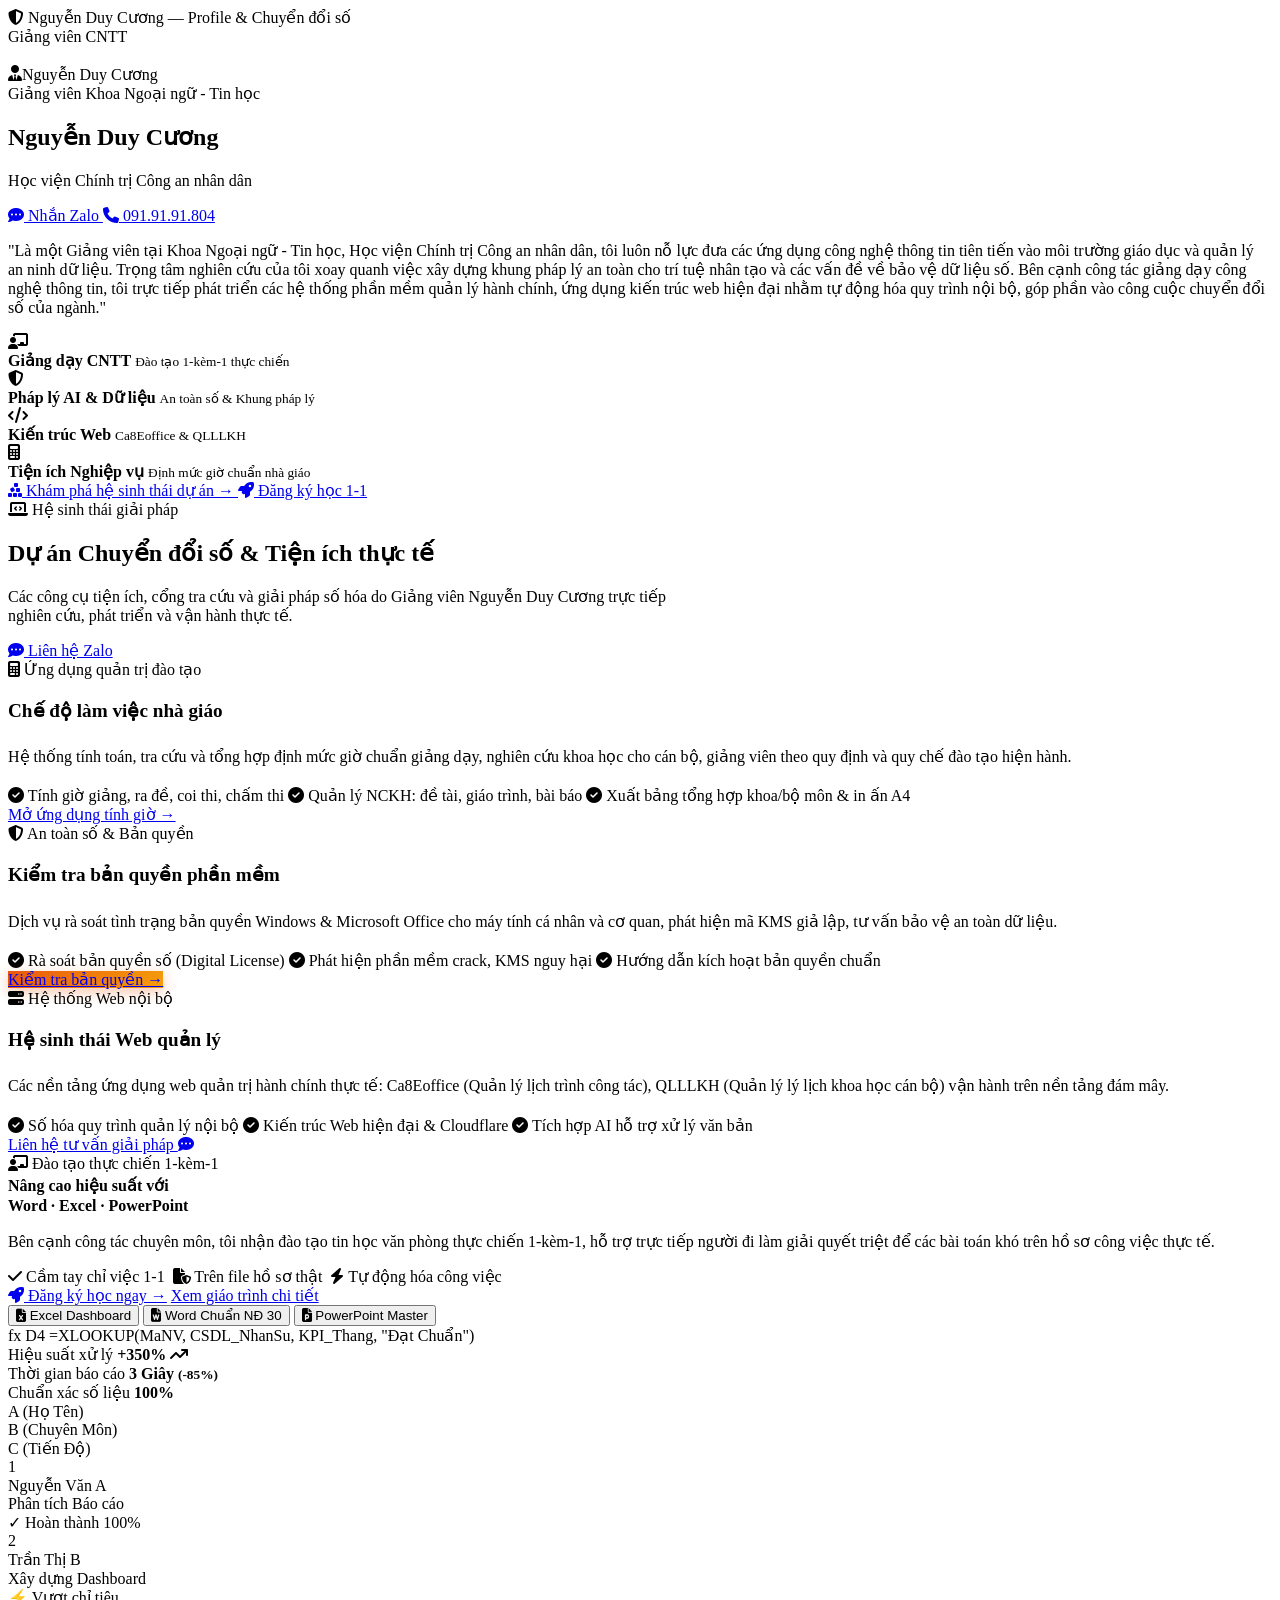
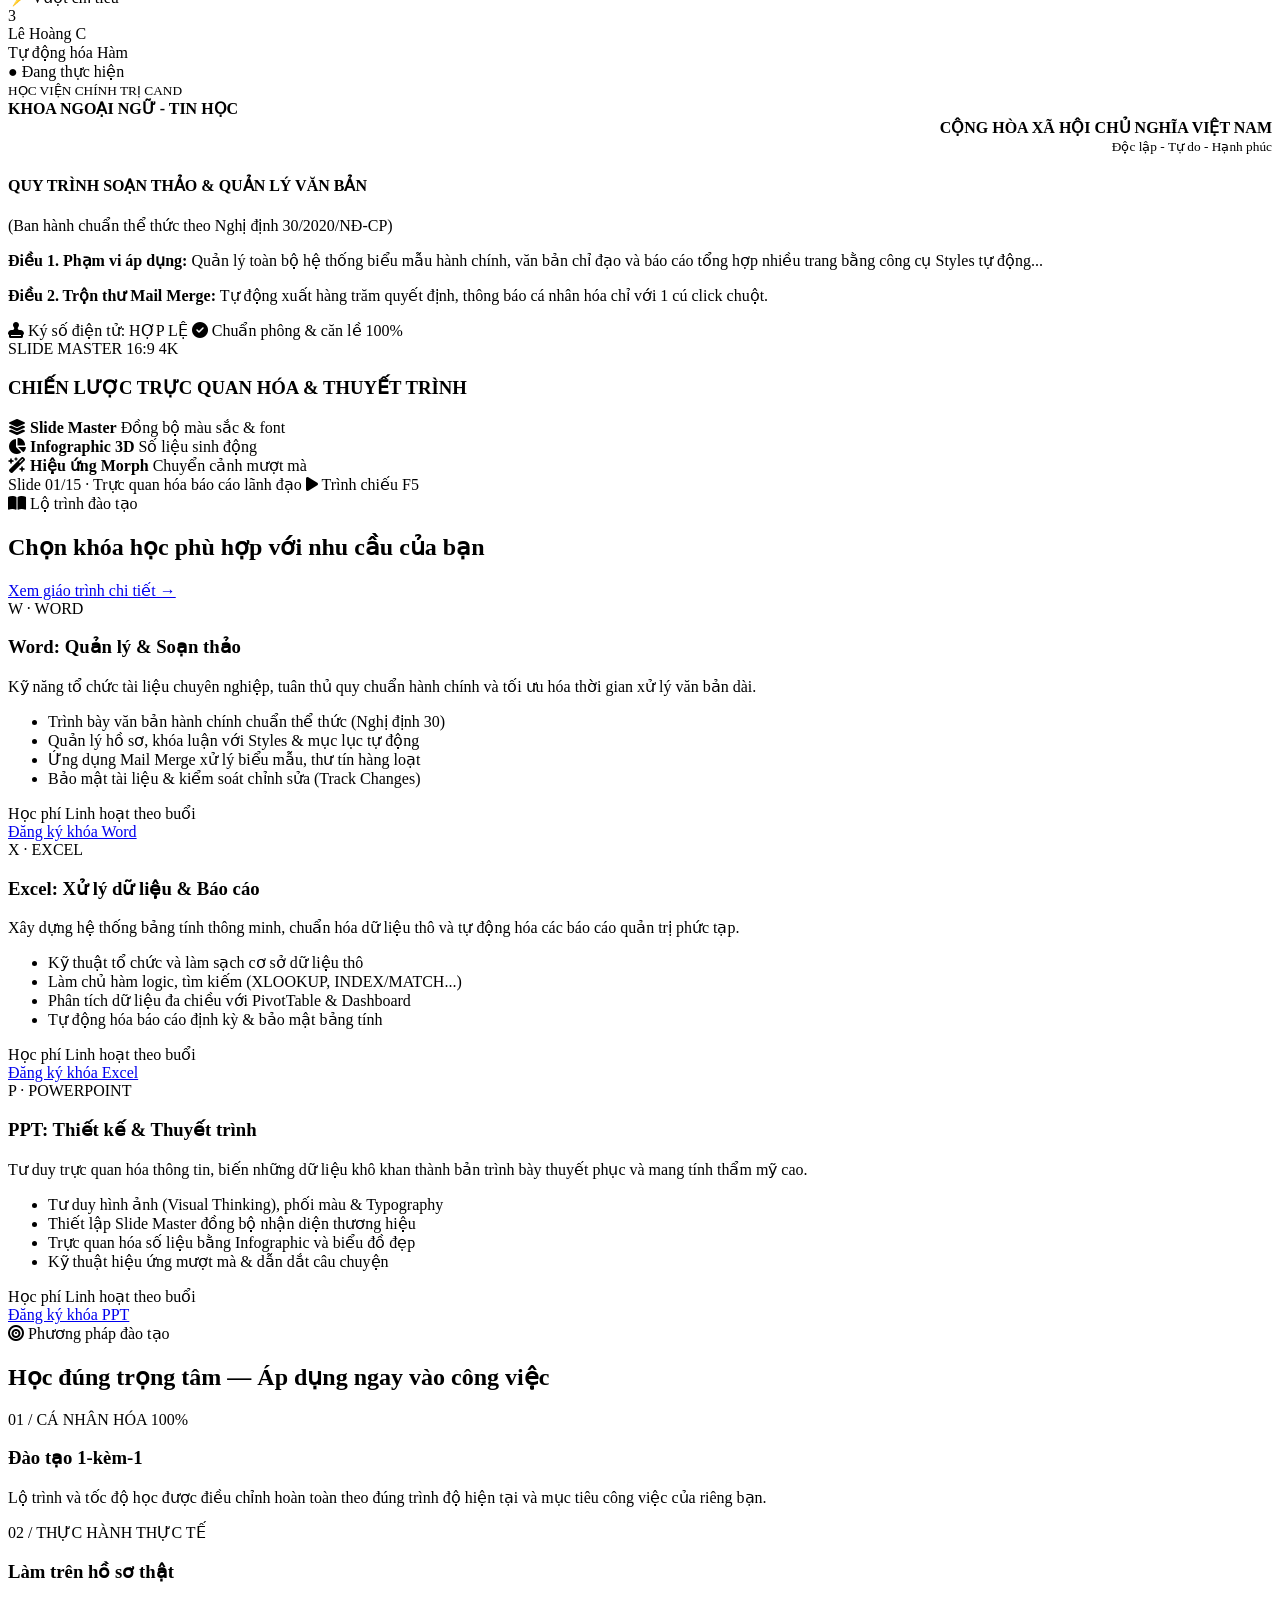
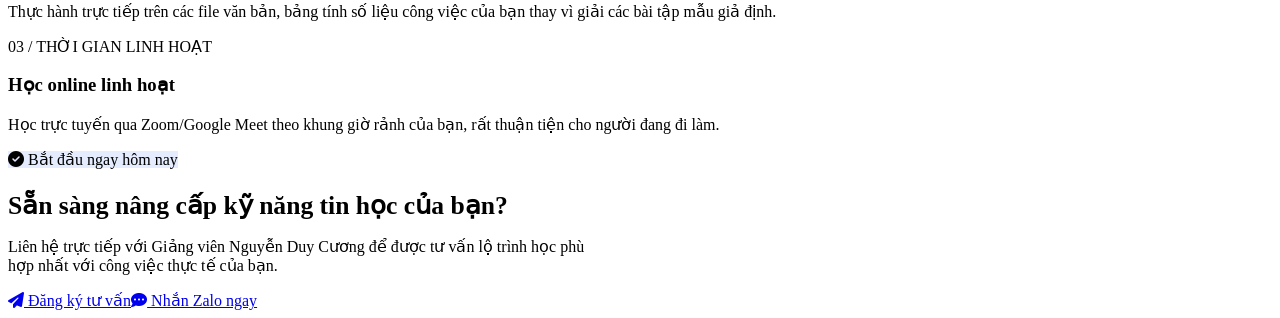
==== index.html @ d03045d3 "Add files via upload" ====
<!DOCTYPE html>
<html lang="vi" data-theme="light">

<head>
  <meta charset="UTF-8">
  <meta name="viewport" content="width=device-width, initial-scale=1.0">
  <title>Nguyễn Duy Cương — Giảng viên & Đào tạo tin học văn phòng</title>
  <link rel="icon" type="image/png" href="images/logo.png">
  <meta name="description"
    content="Nguyễn Duy Cương - Giảng viên CNTT. Dạy tin học văn phòng online: Word, Excel, PowerPoint từ cơ bản đến thành thạo.">
  <link rel="preconnect" href="https://fonts.googleapis.com">
  <link rel="preconnect" href="https://fonts.gstatic.com" crossorigin>
  <link
    href="https://fonts.googleapis.com/css2?family=Space+Grotesk:wght@500;600;700;800&family=Inter:wght@300;400;500;600&family=IBM+Plex+Mono:wght@400;500;600&display=swap"
    rel="stylesheet">
  <link href="https://cdnjs.cloudflare.com/ajax/libs/font-awesome/6.4.0/css/all.min.css" rel="stylesheet">
  <link rel="stylesheet" href="css/style.css">
</head>

<body>

  <div id="site-header"></div>

  <main>

    <!-- PROFILE HERO (SPATIAL VISIONOS STAGE) -->
    <section class="profile-hero container" data-reveal>
      <div class="spatial-hero-window">
        <!-- Window Top Bar -->
        <div class="spatial-window-bar">
          <div class="window-dots">
            <span class="w-dot red"></span>
            <span class="w-dot yellow"></span>
            <span class="w-dot green"></span>
          </div>
          <div class="window-title-pill">
            <i class="fa-solid fa-shield-halved" style="color: var(--word);"></i> Nguyễn Duy Cương — Profile & Chuyển
            đổi số
          </div>
          <div class="window-status-badge">
            <span class="pulse-dot"></span> Giảng viên CNTT
          </div>
        </div>

        <!-- Hero Inner Grid (2 Cột Cân Đối Hoàn Hảo) -->
        <div class="spatial-hero-grid">
          <!-- Cột 1: Persona Holographic Identity Card -->
          <div class="hero-persona-card">
            <div class="avatar-wrapper">
              <div class="avatar-inner">
                <img src="images/avata.png" alt="Nguyễn Duy Cương" onload="this.style.opacity=1"
                  onerror="this.style.opacity=0; this.nextElementSibling.style.display='flex';">
                <div class="avatar-placeholder" style="display:none;">
                  <i class="fa-solid fa-user-tie"></i>
                  <span>Nguyễn Duy Cương</span>
                </div>
              </div>
            </div>

            <div class="persona-info">
              <div class="role-tag"><span class="dot"></span> Giảng viên Khoa Ngoại ngữ - Tin học</div>
              <h1 class="hero-title">Nguyễn Duy <span class="name-gradient">Cương</span></h1>
              <p class="persona-sub">Học viện Chính trị Công an nhân dân</p>

              <div class="persona-quick-contact">
                <a href="https://zalo.me/atomins" target="_blank" rel="noopener" class="btn btn-zalo">
                  <i class="fa-solid fa-comment-dots"></i> Nhắn Zalo
                </a>
                <a href="tel:0919191804" class="btn btn-outline">
                  <i class="fa-solid fa-phone"></i> 091.91.91.804
                </a>
              </div>
            </div>
          </div>

          <!-- Cột 2: Triết Lý & Bento Highlights Grid -->
          <div class="hero-mission-panel">
            <div class="quote-box">
              <p class="profile-desc">
                "Là một Giảng viên tại Khoa Ngoại ngữ - Tin học, Học viện Chính trị Công an nhân dân, tôi luôn nỗ lực
                đưa các ứng dụng công nghệ thông tin tiên tiến vào môi trường giáo dục và quản lý an ninh dữ liệu. Trọng
                tâm nghiên cứu của tôi xoay quanh việc xây dựng khung pháp lý an toàn cho trí tuệ nhân tạo và các vấn đề
                về bảo vệ dữ liệu số. Bên cạnh công tác giảng dạy công nghệ thông tin, tôi trực tiếp phát triển các hệ
                thống phần mềm quản lý hành chính, ứng dụng kiến trúc web hiện đại nhằm tự động hóa quy trình nội bộ,
                góp phần vào công cuộc chuyển đổi số của ngành."
              </p>
            </div>

            <!-- Bento Highlights Grid (4 Thẻ Không Gian Nổi Bật) -->
            <div class="hero-bento-grid">
              <div class="bento-card">
                <div class="bento-icon emerald"><i class="fa-solid fa-chalkboard-user"></i></div>
                <div class="bento-text">
                  <strong>Giảng dạy CNTT</strong>
                  <small>Đào tạo 1-kèm-1 thực chiến</small>
                </div>
              </div>

              <div class="bento-card">
                <div class="bento-icon amber"><i class="fa-solid fa-shield-halved"></i></div>
                <div class="bento-text">
                  <strong>Pháp lý AI & Dữ liệu</strong>
                  <small>An toàn số & Khung pháp lý</small>

                </div>

                <div class="bento-card">
                  <div class="bento-icon cyan"><i class="fa-solid fa-code"></i></div>
                  <div class="bento-text">
                    <strong>Kiến trúc Web</strong>
                    <small>Ca8Eoffice & QLLLKH</small>
                  </div>
                </div>

                <div class="bento-card">
                  <div class="bento-icon blue"><i class="fa-solid fa-calculator"></i></div>
                  <div class="bento-text">
                    <strong>Tiện ích Nghiệp vụ</strong>
                    <small>Định mức giờ chuẩn nhà giáo</small>
                  </div>
                </div>
              </div>

              <!-- Action CTAs -->
              <div class="hero-action-bar">
                <a href="#he-thong-thuc-te" class="btn btn-primary">
                  <i class="fa-solid fa-cubes-stacked"></i> Khám phá hệ sinh thái dự án →
                </a>
                <a href="pages/dang-ky.html" class="btn">
                  <i class="fa-solid fa-rocket"></i> Đăng ký học 1-1
                </a>
              </div>
            </div>
          </div>
        </div>
    </section>

    <!-- 1. DỰ ÁN & TIỆN ÍCH TIÊU BIỂU (ĐƯỢC ĐẶT LÊN VỊ TRÍ NỔI BẬT) -->
    <section class="section container" id="he-thong-thuc-te" style="scroll-margin-top: 90px;">
      <div class="section-head" data-reveal>
        <div>
          <span class="eyebrow"><i class="fa-solid fa-laptop-code"></i> Hệ sinh thái giải pháp</span>
          <h2>Dự án Chuyển đổi số & Tiện ích thực tế</h2>
          <p class="section-desc"
            style="color: var(--text-muted); margin-top: 0.4em; max-width: 680px; font-size: var(--fs-sm);">
            Các công cụ tiện ích, cổng tra cứu và giải pháp số hóa do Giảng viên Nguyễn Duy Cương trực tiếp nghiên cứu,
            phát triển và vận hành thực tế.
          </p>
        </div>
        <a href="https://zalo.me/atomins" target="_blank" rel="noopener" class="btn">
          <i class="fa-solid fa-comment-dots"></i> Liên hệ Zalo
        </a>
      </div>

      <div class="grid-3">
        <!-- DỰ ÁN 1: CHẾ ĐỘ LÀM VIỆC NHÀ GIÁO -->
        <article class="project-card" data-reveal>
          <div class="project-tag"><i class="fa-solid fa-calculator"></i> Ứng dụng quản trị đào tạo</div>
          <h3 style="font-size: 1.2rem; color: var(--text-bright); line-height: 1.4;">Chế độ làm việc nhà giáo</h3>
          <p style="font-size: var(--fs-sm); color: var(--text-muted); margin-top: 0.4em; line-height: 1.65;">
            Hệ thống tính toán, tra cứu và tổng hợp định mức giờ chuẩn giảng dạy, nghiên cứu khoa học cho cán bộ, giảng
            viên theo quy định và quy chế đào tạo hiện hành.
          </p>
          <div class="project-features">
            <span><i class="fa-solid fa-circle-check"></i> Tính giờ giảng, ra đề, coi thi, chấm thi</span>
            <span><i class="fa-solid fa-circle-check"></i> Quản lý NCKH: đề tài, giáo trình, bài báo</span>
            <span><i class="fa-solid fa-circle-check"></i> Xuất bảng tổng hợp khoa/bộ môn & in ấn A4</span>
          </div>
          <a href="pages/che-do-lam-viec.html" class="btn btn-primary"
            style="margin-top: auto; justify-content: center;">
            Mở ứng dụng tính giờ →
          </a>
        </article>

        <!-- DỰ ÁN 2: DỊCH VỤ KIỂM TRA BẢN QUYỀN -->
        <article class="project-card" data-reveal>
          <div class="project-tag amber"><i class="fa-solid fa-shield-halved"></i> An toàn số & Bản quyền</div>
          <h3 style="font-size: 1.2rem; color: var(--text-bright); line-height: 1.4;">Kiểm tra bản quyền phần mềm</h3>
          <p style="font-size: var(--fs-sm); color: var(--text-muted); margin-top: 0.4em; line-height: 1.65;">
            Dịch vụ rà soát tình trạng bản quyền Windows & Microsoft Office cho máy tính cá nhân và cơ quan, phát hiện
            mã
            KMS giả lập, tư vấn bảo vệ an toàn dữ liệu.
          </p>
          <div class="project-features">
            <span><i class="fa-solid fa-circle-check"></i> Rà soát bản quyền số (Digital License)</span>
            <span><i class="fa-solid fa-circle-check"></i> Phát hiện phần mềm crack, KMS nguy hại</span>
            <span><i class="fa-solid fa-circle-check"></i> Hướng dẫn kích hoạt bản quyền chuẩn</span>
          </div>
          <a href="pages/kiem-tra-ban-quyen.html" class="btn btn-primary"
            style="margin-top: auto; justify-content: center; background: linear-gradient(135deg, #ea580c, #f59e0b); box-shadow: 0 4px 14px rgba(234, 88, 12, 0.35);">
            Kiểm tra bản quyền →
          </a>
        </article>

        <!-- DỰ ÁN 3: HỆ THỐNG CA8EOFFICE & CHUYỂN ĐỔI SỐ -->
        <article class="project-card" data-reveal>
          <div class="project-tag purple"><i class="fa-solid fa-server"></i> Hệ thống Web nội bộ</div>
          <h3 style="font-size: 1.2rem; color: var(--text-bright); line-height: 1.4;">Hệ sinh thái Web quản lý</h3>
          <p style="font-size: var(--fs-sm); color: var(--text-muted); margin-top: 0.4em; line-height: 1.65;">
            Các nền tảng ứng dụng web quản trị hành chính thực tế: Ca8Eoffice (Quản lý lịch trình công tác), QLLLKH
            (Quản lý lý lịch khoa học cán bộ) vận hành trên nền tảng đám mây.
          </p>
          <div class="project-features">
            <span><i class="fa-solid fa-circle-check"></i> Số hóa quy trình quản lý nội bộ</span>
            <span><i class="fa-solid fa-circle-check"></i> Kiến trúc Web hiện đại & Cloudflare</span>
            <span><i class="fa-solid fa-circle-check"></i> Tích hợp AI hỗ trợ xử lý văn bản</span>
          </div>
          <a href="https://zalo.me/atomins" target="_blank" rel="noopener" class="btn"
            style="margin-top: auto; justify-content: center;">
            Liên hệ tư vấn giải pháp <i class="fa-solid fa-comment-dots"></i>
          </a>
        </article>
      </div>
    </section>

    <!-- 2. ĐÀO TẠO TIN HỌC VĂN PHÒNG & KHUNG MINH HỌA TƯƠNG TÁC VISIONOS STUDIO -->
    <section class="hero container" style="padding-top: var(--space-3);" data-reveal>
      <div>
        <span class="eyebrow"><i class="fa-solid fa-chalkboard-user"></i> Đào tạo thực chiến 1-kèm-1</span>
        <h2 style="font-size: var(--fs-2xl); margin-block: 0.2em 0.5em; line-height: 1.25;">Nâng cao hiệu suất
          với<br><span class="hl">Word · Excel · PowerPoint</span></h2>
        <p class="hero-lede">Bên cạnh công tác chuyên môn, tôi nhận đào tạo tin học văn phòng thực chiến 1-kèm-1, hỗ trợ
          trực tiếp người đi làm giải quyết triệt để các bài toán khó trên hồ sơ công việc thực tế.</p>

        <div class="suite-feature-badges"
          style="display: flex; gap: 8px; flex-wrap: wrap; margin-bottom: var(--space-3);">
          <span class="checker-pill green"><i class="fa-solid fa-check"></i> Cầm tay chỉ việc 1-1</span>
          <span class="checker-pill"><i class="fa-solid fa-file-shield"></i> Trên file hồ sơ thật</span>
          <span class="checker-pill orange"><i class="fa-solid fa-bolt"></i> Tự động hóa công việc</span>
        </div>

        <div class="hero-cta">
          <a href="pages/dang-ky.html" class="btn btn-primary"><i class="fa-solid fa-rocket"></i> Đăng ký học ngay →</a>
          <a href="pages/khoa-hoc.html" class="btn">Xem giáo trình chi tiết</a>
        </div>
      </div>

      <!-- KHUNG MINH HỌA VISIONOS OFFICE STUDIO TƯƠNG TÁC -->
      <div class="sheet-wrapper" id="office-studio-wrapper">
        <div class="sheet office-studio-window">
          <!-- 3 Tab chuyển đổi ứng dụng -->
          <div class="sheet-tabs" role="tablist">
            <button type="button" class="sheet-tab active excel" data-studio-tab="excel" role="tab"
              aria-selected="true">
              <i class="fa-solid fa-file-excel"></i> Excel Dashboard
            </button>
            <button type="button" class="sheet-tab word" data-studio-tab="word" role="tab" aria-selected="false">
              <i class="fa-solid fa-file-word"></i> Word Chuẩn NĐ 30
            </button>
            <button type="button" class="sheet-tab ppt" data-studio-tab="ppt" role="tab" aria-selected="false">
              <i class="fa-solid fa-file-powerpoint"></i> PowerPoint Master
            </button>
          </div>

          <!-- MÀN HÌNH 1: EXCEL SMART DASHBOARD (Mặc định) -->
          <div class="studio-screen is-active" id="screen-excel">
            <div class="formula-bar">
              <span class="fx">fx</span>
              <span class="fcell">D4</span>
              <span class="fexpr">=XLOOKUP(MaNV, CSDL_NhanSu, KPI_Thang, "Đạt Chuẩn")<span class="fcaret"></span></span>
            </div>

            <!-- Mini Metrics Row -->
            <div class="studio-metrics-row">
              <div class="studio-kpi-card green">
                <span class="kpi-label">Hiệu suất xử lý</span>
                <strong class="kpi-val">+350% <i class="fa-solid fa-arrow-trend-up"></i></strong>
              </div>
              <div class="studio-kpi-card blue">
                <span class="kpi-label">Thời gian báo cáo</span>
                <strong class="kpi-val">3 Giây <small>(-85%)</small></strong>
              </div>
              <div class="studio-kpi-card amber">
                <span class="kpi-label">Chuẩn xác số liệu</span>
                <strong class="kpi-val">100%</strong>
              </div>
            </div>

            <!-- Spreadsheet Grid -->
            <div class="grid-cells">
              <div class="gc head"></div>
              <div class="gc head">A (Họ Tên)</div>
              <div class="gc head">B (Chuyên Môn)</div>
              <div class="gc head">C (Tiến Độ)</div>

              <div class="gc head">1</div>
              <div class="gc strong">Nguyễn Văn A</div>
              <div class="gc">Phân tích Báo cáo</div>
              <div class="gc"><span class="table-tag-pill green">✓ Hoàn thành 100%</span></div>

              <div class="gc head">2</div>
              <div class="gc strong">Trần Thị B</div>
              <div class="gc">Xây dựng Dashboard</div>
              <div class="gc"><span class="table-tag-pill blue">⚡ Vượt chỉ tiêu</span></div>

              <div class="gc head">3</div>
              <div class="gc strong">Lê Hoàng C</div>
              <div class="gc sel">Tự động hóa Hàm</div>
              <div class="gc"><span class="table-tag-pill amber">● Đang thực hiện</span></div>
            </div>
          </div>

          <!-- MÀN HÌNH 2: WORD CHUẨN THỂ THỨC VĂN BẢN NĐ 30 -->
          <div class="studio-screen" id="screen-word">
            <div class="word-doc-preview">
              <div class="word-doc-header">
                <div>
                  <small>HỌC VIỆN CHÍNH TRỊ CAND</small><br>
                  <strong>KHOA NGOẠI NGỮ - TIN HỌC</strong>
                </div>
                <div style="text-align: right;">
                  <strong>CỘNG HÒA XÃ HỘI CHỦ NGHĨA VIỆT NAM</strong><br>
                  <small>Độc lập - Tự do - Hạnh phúc</small>
                </div>
              </div>

              <div class="word-doc-title">
                <h4>QUY TRÌNH SOẠN THẢO & QUẢN LÝ VĂN BẢN</h4>
                <span>(Ban hành chuẩn thể thức theo Nghị định 30/2020/NĐ-CP)</span>
              </div>

              <div class="word-doc-content">
                <p><strong>Điều 1. Phạm vi áp dụng:</strong> Quản lý toàn bộ hệ thống biểu mẫu hành chính, văn bản chỉ
                  đạo và báo cáo tổng hợp nhiều trang bằng công cụ Styles tự động...</p>
                <p><strong>Điều 2. Trộn thư Mail Merge:</strong> Tự động xuất hàng trăm quyết định, thông báo cá nhân
                  hóa chỉ với 1 cú click chuột.</p>
              </div>

              <div class="word-doc-footer-stamp">
                <span class="stamp-pill"><i class="fa-solid fa-stamp"></i> Ký số điện tử: HỢP LỆ</span>
                <span class="stamp-pill green"><i class="fa-solid fa-circle-check"></i> Chuẩn phông & căn lề 100%</span>
              </div>
            </div>
          </div>

          <!-- MÀN HÌNH 3: POWERPOINT SLIDE MASTER & INFOGRAPHIC -->
          <div class="studio-screen" id="screen-ppt">
            <div class="ppt-slide-preview">
              <div class="ppt-slide-badge">SLIDE MASTER 16:9 4K</div>
              <h3 class="ppt-slide-title">CHIẾN LƯỢC TRỰC QUAN HÓA & THUYẾT TRÌNH</h3>

              <div class="ppt-cards-row">
                <div class="ppt-visual-card">
                  <i class="fa-solid fa-layer-group"></i>
                  <strong>Slide Master</strong>
                  <span>Đồng bộ màu sắc & font</span>
                </div>
                <div class="ppt-visual-card highlighted">
                  <i class="fa-solid fa-chart-pie"></i>
                  <strong>Infographic 3D</strong>
                  <span>Số liệu sinh động</span>
                </div>
                <div class="ppt-visual-card">
                  <i class="fa-solid fa-wand-magic-sparkles"></i>
                  <strong>Hiệu ứng Morph</strong>
                  <span>Chuyển cảnh mượt mà</span>
                </div>
              </div>

              <div class="ppt-slide-footer">
                <span>Slide 01/15 · Trực quan hóa báo cáo lãnh đạo</span>
                <span><i class="fa-solid fa-play"></i> Trình chiếu F5</span>
              </div>
            </div>
          </div>
        </div>
      </div>
    </section>

    <!-- 3. KHÓA HỌC CHUYÊN SÂU -->
    <section class="section container">
      <div class="section-head" data-reveal>
        <div>
          <span class="eyebrow"><i class="fa-solid fa-book-open"></i> Lộ trình đào tạo</span>
          <h2>Chọn khóa học phù hợp với nhu cầu của bạn</h2>
        </div>
        <a href="pages/khoa-hoc.html" class="btn">Xem giáo trình chi tiết →</a>
      </div>

      <div class="grid-3">
        <article class="course-card" style="--course-color: var(--word); --course-rgb: var(--word-rgb);" data-reveal>
          <span class="icon">W · WORD</span>
          <h3>Word: Quản lý & Soạn thảo</h3>
          <p>Kỹ năng tổ chức tài liệu chuyên nghiệp, tuân thủ quy chuẩn hành chính và tối ưu hóa thời gian xử lý văn bản
            dài.</p>
          <ul>
            <li>Trình bày văn bản hành chính chuẩn thể thức (Nghị định 30)</li>
            <li>Quản lý hồ sơ, khóa luận với Styles & mục lục tự động</li>
            <li>Ứng dụng Mail Merge xử lý biểu mẫu, thư tín hàng loạt</li>
            <li>Bảo mật tài liệu & kiểm soát chỉnh sửa (Track Changes)</li>
          </ul>
          <div class="price">Học phí <span class="old">Linh hoạt theo buổi</span></div>
          <a href="pages/dang-ky.html?course=Word" class="btn btn-primary"
            style="margin-top:0.5em; justify-content:center;">Đăng ký khóa Word</a>
        </article>

        <article class="course-card" style="--course-color: var(--excel); --course-rgb: var(--excel-rgb);" data-reveal>
          <span class="icon">X · EXCEL</span>
          <h3>Excel: Xử lý dữ liệu & Báo cáo</h3>
          <p>Xây dựng hệ thống bảng tính thông minh, chuẩn hóa dữ liệu thô và tự động hóa các báo cáo quản trị phức tạp.
          </p>
          <ul>
            <li>Kỹ thuật tổ chức và làm sạch cơ sở dữ liệu thô</li>
            <li>Làm chủ hàm logic, tìm kiếm (XLOOKUP, INDEX/MATCH...)</li>
            <li>Phân tích dữ liệu đa chiều với PivotTable & Dashboard</li>
            <li>Tự động hóa báo cáo định kỳ & bảo mật bảng tính</li>
          </ul>
          <div class="price">Học phí <span class="old">Linh hoạt theo buổi</span></div>
          <a href="pages/dang-ky.html?course=Excel" class="btn btn-primary"
            style="margin-top:0.5em; justify-content:center;">Đăng ký khóa Excel</a>
        </article>

        <article class="course-card" style="--course-color: var(--ppt); --course-rgb: var(--ppt-rgb);" data-reveal>
          <span class="icon">P · POWERPOINT</span>
          <h3>PPT: Thiết kế & Thuyết trình</h3>
          <p>Tư duy trực quan hóa thông tin, biến những dữ liệu khô khan thành bản trình bày thuyết phục và mang tính
            thẩm mỹ cao.</p>
          <ul>
            <li>Tư duy hình ảnh (Visual Thinking), phối màu & Typography</li>
            <li>Thiết lập Slide Master đồng bộ nhận diện thương hiệu</li>
            <li>Trực quan hóa số liệu bằng Infographic và biểu đồ đẹp</li>
            <li>Kỹ thuật hiệu ứng mượt mà & dẫn dắt câu chuyện</li>
          </ul>
          <div class="price">Học phí <span class="old">Linh hoạt theo buổi</span></div>
          <a href="pages/dang-ky.html?course=PowerPoint" class="btn btn-primary"
            style="margin-top:0.5em; justify-content:center;">Đăng ký khóa PPT</a>
        </article>
      </div>
    </section>

    <!-- 4. VÌ SAO CHỌN & PHƯƠNG PHÁP ĐÀO TẠO -->
    <section class="section container">
      <div class="section-head" data-reveal>
        <div>
          <span class="eyebrow"><i class="fa-solid fa-bullseye"></i> Phương pháp đào tạo</span>
          <h2>Học đúng trọng tâm — Áp dụng ngay vào công việc</h2>
        </div>
      </div>

      <div class="grid-3">
        <div class="card" data-reveal>
          <span class="k">01 / CÁ NHÂN HÓA 100%</span>
          <h3>Đào tạo 1-kèm-1</h3>
          <p>Lộ trình và tốc độ học được điều chỉnh hoàn toàn theo đúng trình độ hiện tại và mục tiêu công việc của
            riêng bạn.</p>
        </div>
        <div class="card" data-reveal>
          <span class="k">02 / THỰC HÀNH THỰC TẾ</span>
          <h3>Làm trên hồ sơ thật</h3>
          <p>Thực hành trực tiếp trên các file văn bản, bảng tính số liệu công việc của bạn thay vì giải các bài tập mẫu
            giả định.</p>
        </div>
        <div class="card" data-reveal>
          <span class="k">03 / THỜI GIAN LINH HOẠT</span>
          <h3>Học online linh hoạt</h3>
          <p>Học trực tuyến qua Zoom/Google Meet theo khung giờ rảnh của bạn, rất thuận tiện cho người đang đi làm.</p>
        </div>
      </div>
    </section>

    <!-- 5. QUY TRÌNH HỌC 4 BƯỚC & ĐĂNG KÝ -->
    <section class="section container" style="padding-bottom: var(--space-6);">
      <div class="course-cta-box" data-reveal>
        <div>
          <span class="eyebrow" style="background: rgba(37, 99, 235, 0.12); margin-bottom: 0.5em;"><i
              class="fa-solid fa-circle-check"></i> Bắt đầu ngay hôm nay</span>
          <h2 style="font-size: 1.6rem; color: var(--text-bright); margin-bottom: 0.3em;">Sẵn sàng nâng cấp kỹ năng tin
            học của bạn?</h2>
          <p style="color: var(--text-muted); font-size: var(--fs-sm); max-width: 580px;">
            Liên hệ trực tiếp với Giảng viên Nguyễn Duy Cương để được tư vấn lộ trình học phù hợp nhất với công việc
            thực tế của bạn.
          </p>
        </div>
        <div style="display: flex; gap: var(--space-2); flex-wrap: wrap;">
          <a href="pages/dang-ky.html" class="btn btn-primary"><i class="fa-solid fa-paper-plane"></i> Đăng ký tư
            vấn</a>
          <a href="https://zalo.me/atomins" target="_blank" rel="noopener" class="btn"><i
              class="fa-solid fa-comment-dots"></i> Nhắn Zalo ngay</a>
        </div>
      </div>
    </section>
  </main>

  <div id="site-footer"></div>

  <script src="js/components.js"></script>
  <script src="js/main.js"></script>
</body>

</html>
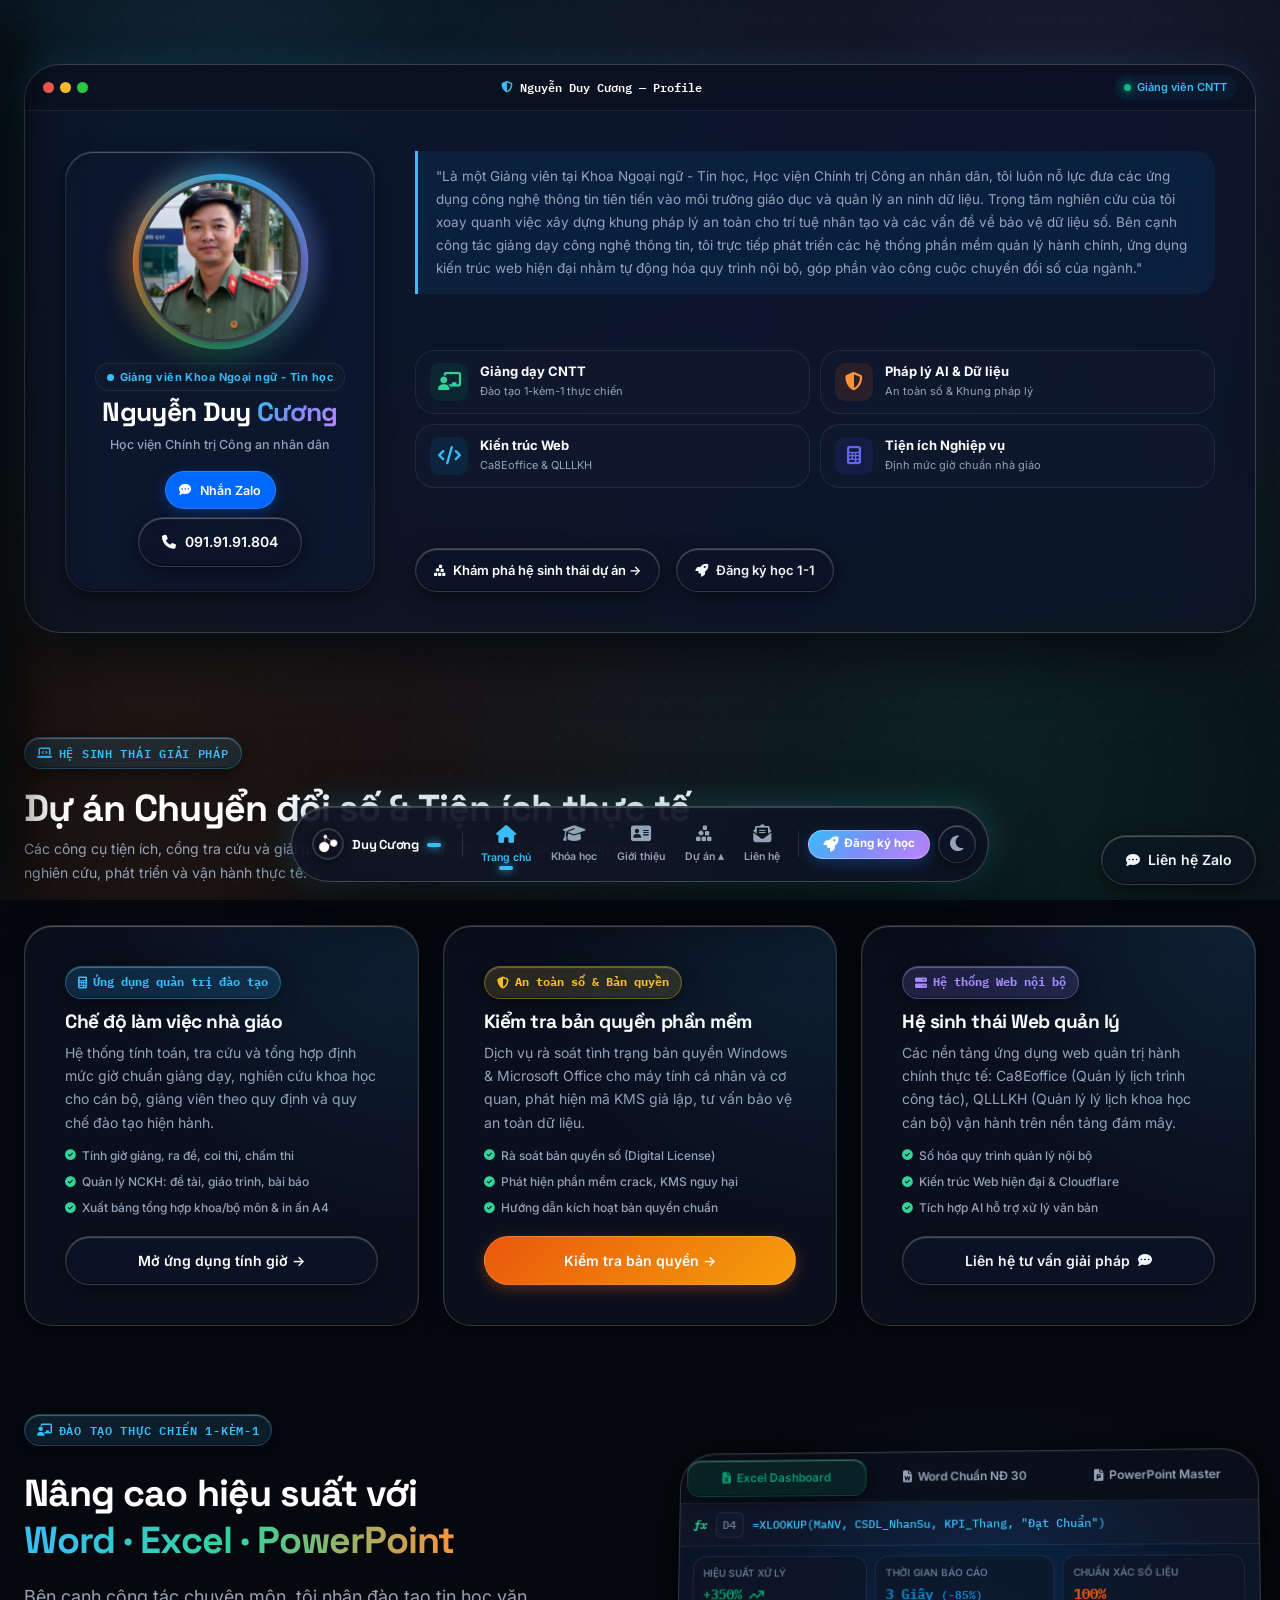
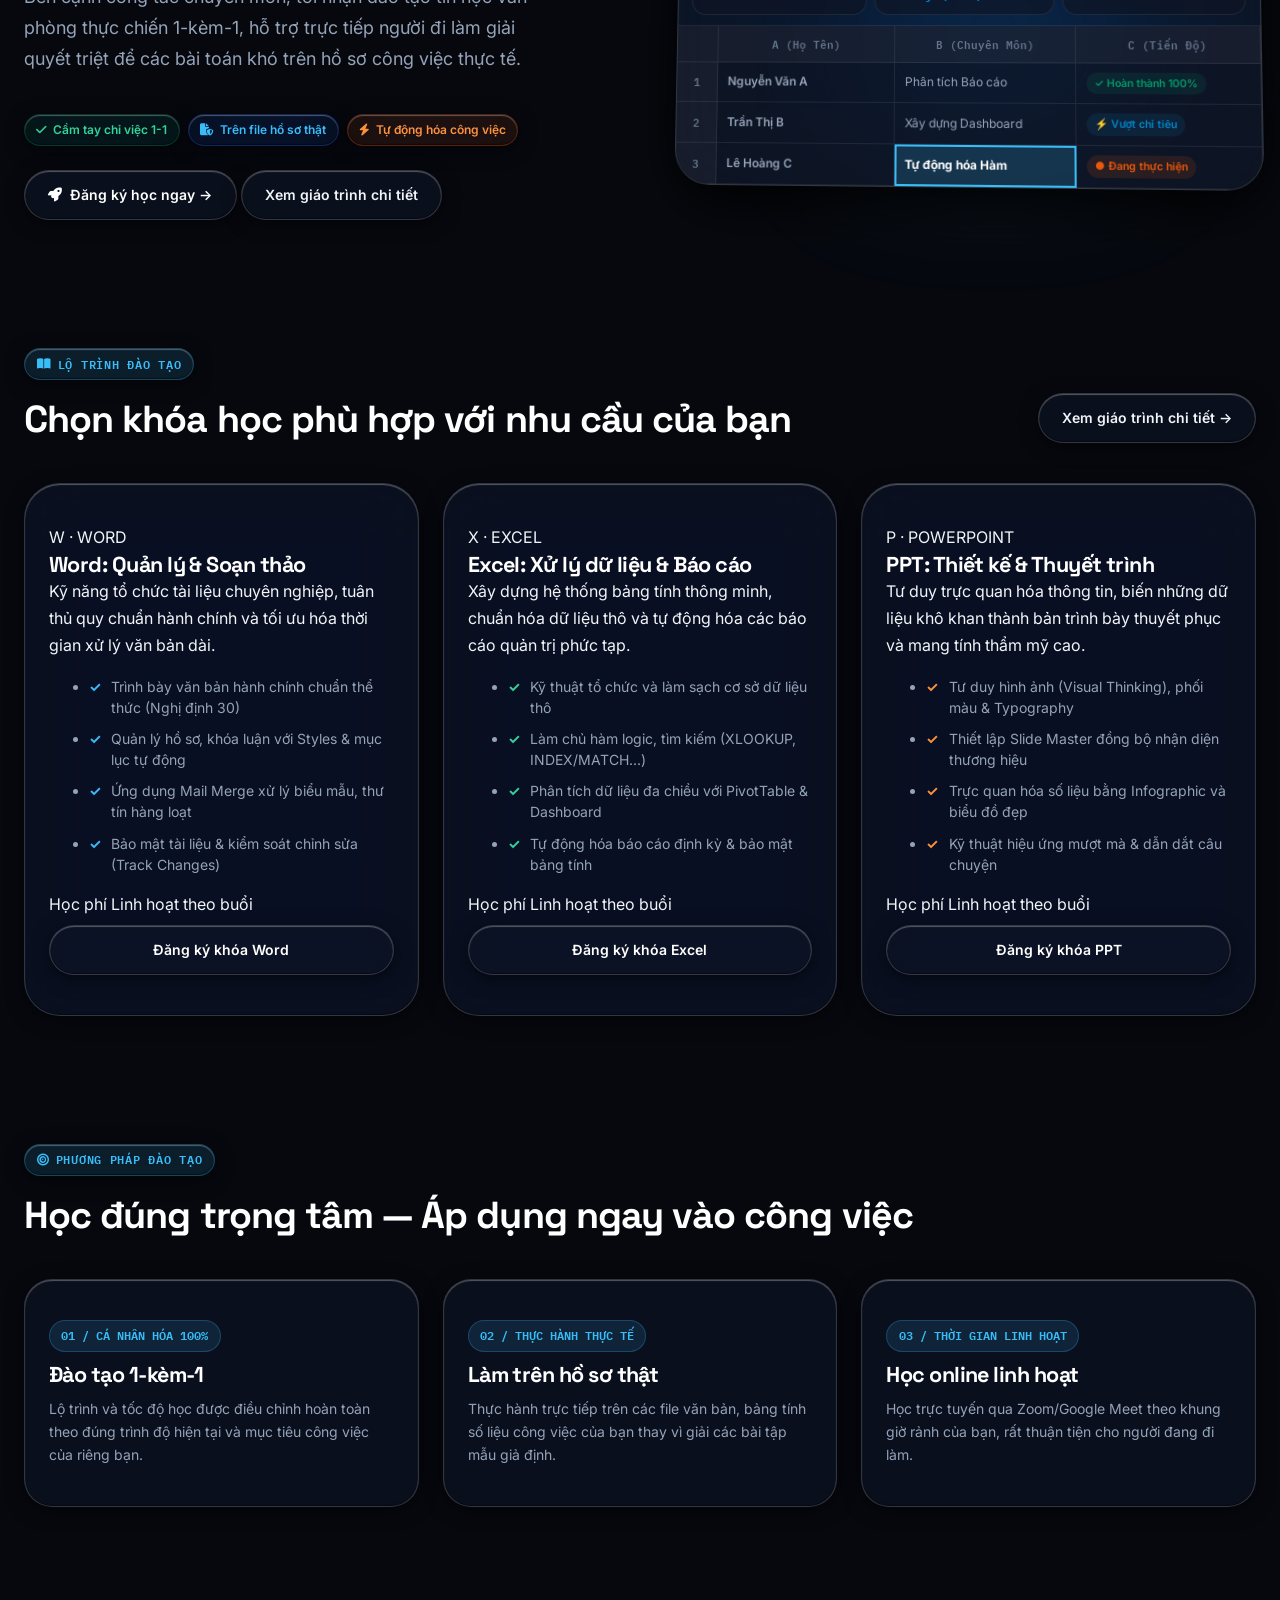
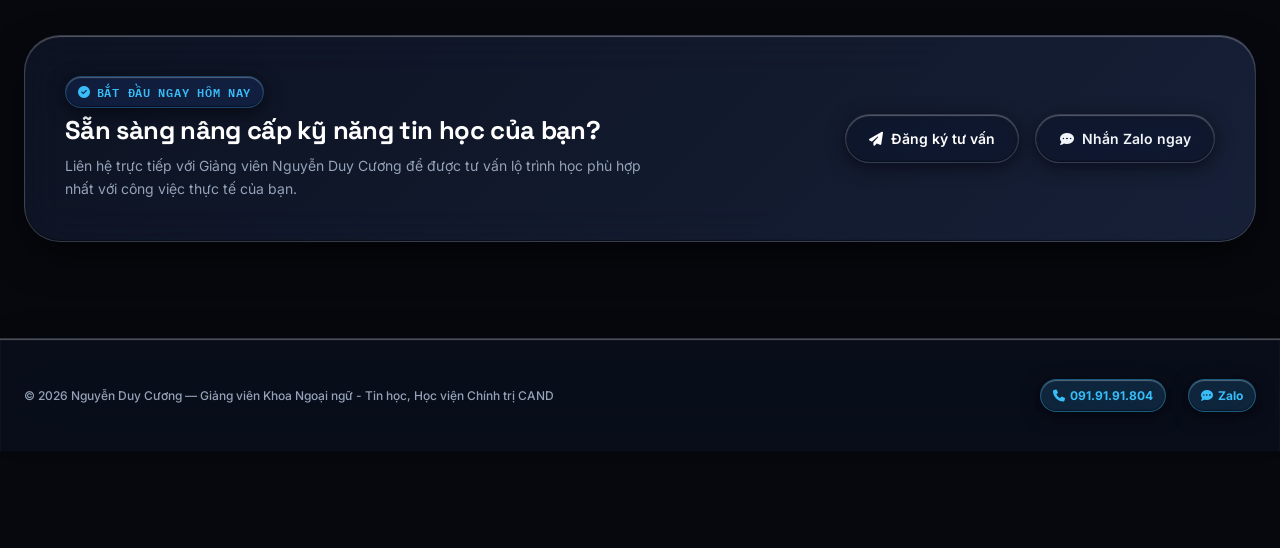
==== commit c861f0b7: "update" ====
--- a/index.html
+++ b/index.html
@@ -1,5 +1,5 @@
 <!DOCTYPE html>
-<html lang="vi" data-theme="light">
+<html lang="vi" data-theme="dark">
 
 <head>
   <meta charset="UTF-8">
@@ -34,8 +34,7 @@
             <span class="w-dot green"></span>
           </div>
           <div class="window-title-pill">
-            <i class="fa-solid fa-shield-halved" style="color: var(--word);"></i> Nguyễn Duy Cương — Profile & Chuyển
-            đổi số
+            <i class="fa-solid fa-shield-halved" style="color: var(--word);"></i> Nguyễn Duy Cương — Profile
           </div>
           <div class="window-status-badge">
             <span class="pulse-dot"></span> Giảng viên CNTT
@@ -101,38 +100,38 @@
                 <div class="bento-text">
                   <strong>Pháp lý AI & Dữ liệu</strong>
                   <small>An toàn số & Khung pháp lý</small>
-
-                </div>
-
-                <div class="bento-card">
-                  <div class="bento-icon cyan"><i class="fa-solid fa-code"></i></div>
-                  <div class="bento-text">
-                    <strong>Kiến trúc Web</strong>
-                    <small>Ca8Eoffice & QLLLKH</small>
-                  </div>
-                </div>
-
-                <div class="bento-card">
-                  <div class="bento-icon blue"><i class="fa-solid fa-calculator"></i></div>
-                  <div class="bento-text">
-                    <strong>Tiện ích Nghiệp vụ</strong>
-                    <small>Định mức giờ chuẩn nhà giáo</small>
-                  </div>
-                </div>
-              </div>
-
-              <!-- Action CTAs -->
-              <div class="hero-action-bar">
-                <a href="#he-thong-thuc-te" class="btn btn-primary">
-                  <i class="fa-solid fa-cubes-stacked"></i> Khám phá hệ sinh thái dự án →
-                </a>
-                <a href="pages/dang-ky.html" class="btn">
-                  <i class="fa-solid fa-rocket"></i> Đăng ký học 1-1
-                </a>
-              </div>
-            </div>
-          </div>
-        </div>
+                </div>
+              </div>
+
+              <div class="bento-card">
+                <div class="bento-icon cyan"><i class="fa-solid fa-code"></i></div>
+                <div class="bento-text">
+                  <strong>Kiến trúc Web</strong>
+                  <small>Ca8Eoffice & QLLLKH</small>
+                </div>
+              </div>
+
+              <div class="bento-card">
+                <div class="bento-icon blue"><i class="fa-solid fa-calculator"></i></div>
+                <div class="bento-text">
+                  <strong>Tiện ích Nghiệp vụ</strong>
+                  <small>Định mức giờ chuẩn nhà giáo</small>
+                </div>
+              </div>
+            </div>
+
+            <!-- Action CTAs -->
+            <div class="hero-action-bar">
+              <a href="#he-thong-thuc-te" class="btn btn-primary">
+                <i class="fa-solid fa-cubes-stacked"></i> Khám phá hệ sinh thái dự án →
+              </a>
+              <a href="pages/dang-ky.html" class="btn">
+                <i class="fa-solid fa-rocket"></i> Đăng ký học 1-1
+              </a>
+            </div>
+          </div>
+        </div>
+      </div>
     </section>
 
     <!-- 1. DỰ ÁN & TIỆN ÍCH TIÊU BIỂU (ĐƯỢC ĐẶT LÊN VỊ TRÍ NỔI BẬT) -->
--- a/css/style.css
+++ b/css/style.css
@@ -0,0 +1,6184 @@
+/* ============================================================
+   NGUYEN DUY CUONG — DESIGN SYSTEM & STYLESHEET
+   Theme: Spatial UI (visionOS-Inspired 3D Spatial Computing Design)
+   ============================================================ */
+
+:root,
+[data-theme="light"] {
+  /* Spatial Depth Canvas (Light Mode / Spatial Day) */
+  --bg: #f3f6fc;
+  --bg-subtle: #e8eef8;
+  --surface: rgba(255, 255, 255, 0.72);
+  --surface-hover: rgba(255, 255, 255, 0.88);
+  --surface-solid: #ffffff;
+  --surface-2: rgba(238, 243, 250, 0.65);
+  --surface-3: rgba(224, 233, 245, 0.6);
+  
+  /* Spatial Materials & Specular Borders */
+  --border: rgba(255, 255, 255, 0.85);
+  --border-glass: rgba(255, 255, 255, 0.75);
+  --border-soft: rgba(15, 23, 42, 0.07);
+  --border-focus: rgba(37, 99, 235, 0.6);
+  --specular-rim: inset 0 1px 1px 0 rgba(255, 255, 255, 0.95), inset 0 -1px 1px 0 rgba(15, 23, 42, 0.04);
+  --spotlight-glow: rgba(37, 99, 235, 0.12);
+
+  /* Typography Colors */
+  --text: #0f172a;
+  --text-muted: #475569;
+  --text-dim: #94a3b8;
+  --text-bright: #0f172a;
+
+  /* Accent Brand Colors */
+  --brand: #2563eb;
+  --brand-gradient: linear-gradient(135deg, #0284c7 0%, #2563eb 50%, #7c3aed 100%);
+  
+  /* Course/Product Accents */
+  --word: #0284c7;
+  --word-rgb: 2, 132, 199;
+  --word-gradient: linear-gradient(135deg, #0284c7, #2563eb);
+  
+  --excel: #059669;
+  --excel-rgb: 5, 150, 105;
+  --excel-gradient: linear-gradient(135deg, #059669, #047857);
+  
+  --ppt: #ea580c;
+  --ppt-rgb: 234, 88, 12;
+  --ppt-gradient: linear-gradient(135deg, #ea580c, #c2410c);
+
+  /* Typography Scale & Families */
+  --font-display: "Space Grotesk", -apple-system, BlinkMacSystemFont, "Segoe UI", sans-serif;
+  --font-sans: "Inter", -apple-system, BlinkMacSystemFont, "Segoe UI", sans-serif;
+  --font-mono: "IBM Plex Mono", monospace;
+
+  --fs-xs: 0.75rem;
+  --fs-sm: 0.875rem;
+  --fs-base: 1rem;
+  --fs-md: 1.125rem;
+  --fs-lg: 1.35rem;
+  --fs-xl: 1.75rem;
+  --fs-2xl: 2.35rem;
+  --fs-3xl: 3.25rem;
+
+  /* Spatial Radii */
+  --radius-sm: 14px;
+  --radius-md: 20px;
+  --radius-lg: 28px;
+  --radius-xl: 36px;
+  --radius-full: 9999px;
+
+  /* Spacing */
+  --space-1: 0.5rem;
+  --space-2: 1rem;
+  --space-3: 1.5rem;
+  --space-4: 2.5rem;
+  --space-5: 4rem;
+  --space-6: 6rem;
+
+  /* Spatial Blurs & Volumetric Shadows */
+  --glass-blur: blur(20px) saturate(190%);
+  --glass-blur-heavy: blur(32px) saturate(210%);
+  --glass-highlight: inset 0 1px 0 0 rgba(255, 255, 255, 0.9);
+  --glass-highlight-subtle: inset 0 1px 0 0 rgba(255, 255, 255, 0.6);
+  --shadow-sm: 0 4px 16px rgba(15, 23, 42, 0.05), var(--specular-rim);
+  --shadow-md: 0 16px 36px -6px rgba(15, 23, 42, 0.08), 0 6px 16px -2px rgba(15, 23, 42, 0.04), var(--specular-rim);
+  --shadow-lg: 0 24px 56px -10px rgba(15, 23, 42, 0.12), 0 10px 24px -4px rgba(15, 23, 42, 0.06), var(--specular-rim);
+  --shadow-floating: 0 20px 48px -8px rgba(15, 23, 42, 0.14), 0 0 0 1px rgba(255, 255, 255, 0.8), var(--specular-rim);
+  --shadow-glow-blue: 0 0 30px rgba(2, 132, 199, 0.3);
+  --shadow-glow-green: 0 0 30px rgba(5, 150, 105, 0.3);
+  --shadow-glow-orange: 0 0 30px rgba(234, 88, 12, 0.3);
+}
+
+/* ============================================================
+   DARK THEME OVERRIDES — SPATIAL NIGHT ([data-theme="dark"])
+   ============================================================ */
+[data-theme="dark"] {
+  --bg: #06080e;
+  --bg-subtle: #0a0e18;
+  --surface: rgba(14, 20, 36, 0.65);
+  --surface-hover: rgba(22, 32, 56, 0.8);
+  --surface-solid: #0d1322;
+  --surface-2: rgba(18, 27, 48, 0.6);
+  --surface-3: rgba(26, 38, 66, 0.6);
+  
+  --border: rgba(255, 255, 255, 0.16);
+  --border-glass: rgba(255, 255, 255, 0.14);
+  --border-soft: rgba(255, 255, 255, 0.08);
+  --border-focus: rgba(56, 189, 248, 0.7);
+  --specular-rim: inset 0 1px 1px 0 rgba(255, 255, 255, 0.3), inset 0 -1px 1px 0 rgba(0, 0, 0, 0.4);
+  --spotlight-glow: rgba(56, 189, 248, 0.18);
+
+  --text: #f1f5f9;
+  --text-muted: #94a3b8;
+  --text-dim: #64748b;
+  --text-bright: #ffffff;
+
+  --brand: #38bdf8;
+  --brand-gradient: linear-gradient(135deg, #38bdf8 0%, #818cf8 50%, #c084fc 100%);
+  
+  --word: #38bdf8;
+  --word-rgb: 56, 189, 248;
+  --word-gradient: linear-gradient(135deg, #38bdf8, #2563eb);
+  
+  --excel: #34d399;
+  --excel-rgb: 52, 211, 153;
+  --excel-gradient: linear-gradient(135deg, #34d399, #059669);
+  
+  --ppt: #fb923c;
+  --ppt-rgb: 251, 146, 60;
+  --ppt-gradient: linear-gradient(135deg, #fb923c, #ea580c);
+
+  /* Spatial Shadows & Volumetric Glow (Dark Mode) */
+  --glass-blur: blur(22px) saturate(200%);
+  --glass-blur-heavy: blur(34px) saturate(220%);
+  --glass-highlight: inset 0 1px 0 0 rgba(255, 255, 255, 0.22);
+  --glass-highlight-subtle: inset 0 1px 0 0 rgba(255, 255, 255, 0.12);
+  --shadow-sm: 0 4px 18px rgba(0, 0, 0, 0.5), var(--specular-rim);
+  --shadow-md: 0 16px 40px -6px rgba(0, 0, 0, 0.7), var(--specular-rim);
+  --shadow-lg: 0 28px 60px -10px rgba(0, 0, 0, 0.85), var(--specular-rim);
+  --shadow-floating: 0 24px 54px -10px rgba(0, 0, 0, 0.9), 0 0 0 1px rgba(255, 255, 255, 0.16), var(--specular-rim);
+  --shadow-glow-blue: 0 0 36px rgba(56, 189, 248, 0.4);
+  --shadow-glow-green: 0 0 36px rgba(52, 211, 153, 0.4);
+  --shadow-glow-orange: 0 0 36px rgba(251, 146, 60, 0.4);
+}
+
+/* ============================================================
+   SPATIAL INTERACTIVE POINTER ILLUMINATION & MICRO-TILT
+   ============================================================ */
+.spatial-interactive {
+  position: relative;
+  transition: transform 0.3s cubic-bezier(0.16, 1, 0.3, 1), box-shadow 0.3s cubic-bezier(0.16, 1, 0.3, 1), border-color 0.3s ease;
+  transform: perspective(1000px) rotateX(var(--tilt-x, 0deg)) rotateY(var(--tilt-y, 0deg));
+  transform-style: preserve-3d;
+}
+
+.spatial-interactive::before {
+  content: "";
+  position: absolute;
+  inset: 0;
+  border-radius: inherit;
+  background: radial-gradient(
+    450px circle at var(--mouse-x, 50%) var(--mouse-y, 50%),
+    var(--spotlight-glow) 0%,
+    transparent 70%
+  );
+  opacity: 0;
+  pointer-events: none;
+  transition: opacity 0.35s ease;
+  z-index: 1;
+}
+
+.spatial-interactive:hover::before {
+  opacity: 1;
+}
+
+.spatial-interactive:hover {
+  border-color: var(--border-focus);
+  box-shadow: var(--shadow-lg), 0 0 24px var(--spotlight-glow);
+}
+
+[data-theme="dark"] body {
+  background-color: var(--bg);
+  background-image: 
+    radial-gradient(circle at 18% 12%, rgba(56, 189, 248, 0.16) 0%, transparent 48%),
+    radial-gradient(circle at 82% 14%, rgba(129, 140, 248, 0.16) 0%, transparent 48%),
+    radial-gradient(circle at 78% 85%, rgba(52, 211, 153, 0.12) 0%, transparent 48%),
+    radial-gradient(circle at 12% 82%, rgba(251, 146, 60, 0.1) 0%, transparent 48%),
+    radial-gradient(circle at 50% 50%, rgba(192, 132, 252, 0.08) 0%, transparent 60%),
+    radial-gradient(rgba(255, 255, 255, 0.04) 1px, transparent 1px);
+}
+
+/* ============================================================
+   FLOATING macOS DOCK NAVIGATION (BOTTOM FLOATING DOCK)
+   ============================================================ */
+body {
+  padding-bottom: 96px;
+}
+
+@media (max-width: 850px) {
+  body {
+    padding-bottom: 76px;
+  }
+}
+
+.site-header.macos-dock-wrapper {
+  position: fixed;
+  bottom: 18px;
+  top: auto;
+  left: 0;
+  right: 0;
+  z-index: 1000;
+  width: 100%;
+  display: flex;
+  justify-content: center;
+  pointer-events: none;
+  padding-inline: var(--space-2);
+}
+
+.macos-dock {
+  pointer-events: auto;
+  display: inline-flex;
+  align-items: center;
+  gap: 6px;
+  padding: 6px 12px;
+  border-radius: var(--radius-full);
+  background: rgba(255, 255, 255, 0.9);
+  backdrop-filter: blur(36px) saturate(220%);
+  -webkit-backdrop-filter: blur(36px) saturate(220%);
+  border: 1.5px solid rgba(255, 255, 255, 1);
+  box-shadow: 0 24px 65px -12px rgba(15, 23, 42, 0.28), 0 0 0 1px rgba(15, 23, 42, 0.08), inset 0 1.5px 2px rgba(255, 255, 255, 1);
+  transition: all 0.35s cubic-bezier(0.16, 1, 0.3, 1);
+  max-width: calc(100vw - 24px);
+}
+
+[data-theme="dark"] .macos-dock {
+  background: rgba(14, 20, 36, 0.88);
+  border: 1.5px solid rgba(255, 255, 255, 0.22);
+  box-shadow: 0 28px 75px -12px rgba(0, 0, 0, 0.88), 0 0 35px rgba(56, 189, 248, 0.28), inset 0 1px 1px rgba(255, 255, 255, 0.2);
+}
+
+.dock-divider {
+  width: 1px;
+  height: 26px;
+  background: var(--border-soft);
+  margin-inline: 3px;
+  flex-shrink: 0;
+}
+
+[data-theme="dark"] .dock-divider {
+  background: rgba(255, 255, 255, 0.12);
+}
+
+[data-theme="dark"] .site-footer {
+  background: rgba(10, 15, 28, 0.85);
+  border-top: 1px solid var(--border);
+}
+
+[data-theme="dark"] .nav-dropdown-menu a:hover {
+  background: rgba(56, 189, 248, 0.14);
+  color: #38bdf8;
+}
+
+[data-theme="dark"] .field input,
+[data-theme="dark"] .field select,
+[data-theme="dark"] .field textarea {
+  background: rgba(14, 20, 36, 0.7);
+  border: 1px solid var(--border);
+  color: var(--text);
+  backdrop-filter: var(--glass-blur);
+  -webkit-backdrop-filter: var(--glass-blur);
+}
+
+[data-theme="dark"] .field select option {
+  background: #0d1322;
+  color: #ffffff;
+}
+
+[data-theme="dark"] .avatar-inner {
+  border-color: rgba(255, 255, 255, 0.18);
+  box-shadow: 0 10px 32px rgba(0, 0, 0, 0.7);
+}
+
+[data-theme="dark"] .logo-img {
+  border-color: rgba(255, 255, 255, 0.18);
+  background: transparent;
+}
+
+[data-theme="dark"] .nav-toggle {
+  background: var(--surface);
+  border-color: var(--border);
+  backdrop-filter: var(--glass-blur);
+  -webkit-backdrop-filter: var(--glass-blur);
+}
+
+[data-theme="dark"] .nav-links {
+  background: rgba(10, 15, 28, 0.92);
+  border-color: var(--border);
+}
+
+[data-theme="dark"] .course-cta-box {
+  background: linear-gradient(135deg, rgba(14, 20, 36, 0.85), rgba(28, 38, 64, 0.8));
+  border-color: var(--border);
+}
+
+/* Theme Toggle Button (Spatial Capsule Icon) */
+.theme-toggle {
+  display: inline-flex;
+  align-items: center;
+  justify-content: center;
+  width: 42px;
+  height: 42px;
+  border-radius: var(--radius-full);
+  background: var(--surface);
+  border: 1px solid var(--border);
+  color: #d97706;
+  font-size: 1.05rem;
+  cursor: pointer;
+  transition: all 0.3s cubic-bezier(0.16, 1, 0.3, 1);
+  backdrop-filter: var(--glass-blur);
+  -webkit-backdrop-filter: var(--glass-blur);
+  box-shadow: var(--shadow-sm);
+  margin-left: 0.35em;
+}
+
+.theme-toggle:hover {
+  transform: rotate(18deg) scale(1.1);
+  border-color: var(--word);
+  color: var(--word);
+  box-shadow: 0 0 24px rgba(56, 189, 248, 0.4), var(--specular-rim);
+}
+
+[data-theme="dark"] .theme-toggle {
+  color: #94a3b8;
+  border-color: var(--border);
+  background: var(--surface);
+}
+
+[data-theme="dark"] .theme-toggle:hover {
+  color: #38bdf8;
+  box-shadow: 0 0 24px rgba(56, 189, 248, 0.4), var(--specular-rim);
+}
+
+/* ============================================================
+   RESET & GLOBAL BASE
+   ============================================================ */
+*, *::before, *::after {
+  box-sizing: border-box;
+}
+
+html {
+  scroll-behavior: smooth;
+  color-scheme: light dark;
+}
+
+body, h1, h2, h3, h4, h5, h6, p, ul, ol, figure, blockquote, dl, dd {
+  margin: 0;
+}
+
+ul[class], ol[class] {
+  list-style: none;
+  padding: 0;
+}
+
+img, svg, video {
+  max-width: 100%;
+  height: auto;
+  display: block;
+}
+
+a {
+  color: inherit;
+  text-decoration: none;
+  transition: all 0.2s cubic-bezier(0.16, 1, 0.3, 1);
+}
+
+button, input, select, textarea {
+  font: inherit;
+  color: inherit;
+}
+
+button {
+  cursor: pointer;
+}
+
+body {
+  background-color: var(--bg);
+  background-image: 
+    radial-gradient(circle at 12% 14%, rgba(2, 132, 199, 0.14) 0%, transparent 48%),
+    radial-gradient(circle at 88% 12%, rgba(124, 58, 237, 0.14) 0%, transparent 48%),
+    radial-gradient(circle at 82% 85%, rgba(5, 150, 105, 0.1) 0%, transparent 48%),
+    radial-gradient(circle at 14% 84%, rgba(234, 88, 12, 0.09) 0%, transparent 48%),
+    radial-gradient(circle at 50% 50%, rgba(236, 72, 153, 0.06) 0%, transparent 58%),
+    radial-gradient(rgba(15, 23, 42, 0.035) 1px, transparent 1px);
+  background-size: 100% 100%, 100% 100%, 100% 100%, 100% 100%, 100% 100%, 36px 36px;
+  background-attachment: fixed;
+  color: var(--text);
+  font-family: var(--font-sans);
+  font-size: var(--fs-base);
+  line-height: 1.7;
+  -webkit-font-smoothing: antialiased;
+  -moz-osx-font-smoothing: grayscale;
+  min-height: 100vh;
+  display: flex;
+  flex-direction: column;
+  overflow-x: hidden;
+  transition: background-color 0.35s ease, color 0.35s ease;
+}
+
+::selection {
+  background: rgba(56, 189, 248, 0.4);
+  color: #ffffff;
+}
+
+/* Custom Scrollbar */
+::-webkit-scrollbar {
+  width: 10px;
+}
+::-webkit-scrollbar-track {
+  background: var(--bg);
+}
+::-webkit-scrollbar-thumb {
+  background: var(--surface-2);
+  border-radius: var(--radius-full);
+  border: 2px solid var(--bg);
+}
+::-webkit-scrollbar-thumb:hover {
+  background: var(--text-dim);
+}
+
+.container {
+  width: 100%;
+  max-width: var(--container);
+  margin-inline: auto;
+  padding-inline: var(--space-3);
+}
+
+/* ============================================================
+   TYPOGRAPHY & UTILITIES
+   ============================================================ */
+.mono { font-family: var(--font-mono); }
+.muted { color: var(--text-muted); }
+.dim { color: var(--text-dim); }
+
+.name-gradient {
+  background: linear-gradient(135deg, #38bdf8 0%, #818cf8 50%, #c084fc 100%);
+  -webkit-background-clip: text;
+  background-clip: text;
+  -webkit-text-fill-color: transparent;
+  display: inline-block;
+}
+
+.hl {
+  background: linear-gradient(90deg, var(--word), var(--excel), var(--ppt));
+  -webkit-background-clip: text;
+  background-clip: text;
+  -webkit-text-fill-color: transparent;
+  display: inline-block;
+  font-weight: 700;
+}
+
+.eyebrow {
+  display: inline-flex;
+  align-items: center;
+  gap: 0.5em;
+  font-family: var(--font-mono);
+  font-size: var(--fs-xs);
+  font-weight: 600;
+  color: var(--word);
+  letter-spacing: 0.06em;
+  text-transform: uppercase;
+  background: rgba(2, 132, 199, 0.08);
+  border: 1px solid rgba(2, 132, 199, 0.25);
+  padding: 0.4em 1em;
+  border-radius: var(--radius-full);
+  margin-bottom: var(--space-2);
+  width: fit-content;
+  backdrop-filter: blur(12px);
+  box-shadow: var(--shadow-sm);
+}
+
+[data-theme="dark"] .eyebrow {
+  background: rgba(56, 189, 248, 0.12);
+  border-color: rgba(56, 189, 248, 0.25);
+  color: var(--word);
+}
+
+.section {
+  padding-block: var(--space-5);
+  position: relative;
+}
+
+.section-head {
+  display: flex;
+  align-items: flex-end;
+  justify-content: space-between;
+  gap: var(--space-2);
+  margin-bottom: var(--space-4);
+  flex-wrap: wrap;
+}
+
+h1, h2, h3, h4, h5, h6 {
+  font-family: var(--font-display);
+  font-weight: 700;
+  line-height: 1.25;
+  letter-spacing: -0.025em;
+  color: var(--text-bright);
+}
+
+h1 { font-size: var(--fs-3xl); }
+h2 { font-size: var(--fs-2xl); }
+h3 { font-size: var(--fs-lg); }
+h4 { font-size: var(--fs-md); }
+
+@media (max-width: 768px) {
+  h1 { font-size: 2.15rem; }
+  h2 { font-size: 1.65rem; }
+  h3 { font-size: 1.15rem; }
+}
+
+/* Grids */
+.grid-2 {
+  display: grid;
+  grid-template-columns: repeat(2, 1fr);
+  gap: var(--space-3);
+}
+
+.grid-3 {
+  display: grid;
+  grid-template-columns: repeat(3, 1fr);
+  gap: var(--space-3);
+}
+
+@media (max-width: 900px) {
+  .grid-2, .grid-3 {
+    grid-template-columns: 1fr;
+  }
+}
+
+/* ============================================================
+   BUTTONS & CTAs (SPATIAL FLOATING CAPSULES)
+   ============================================================ */
+.btn {
+  display: inline-flex;
+  align-items: center;
+  justify-content: center;
+  gap: 0.6em;
+  font-family: var(--font-sans);
+  font-weight: 600;
+  font-size: var(--fs-sm);
+  padding: 0.85em 1.65em;
+  border-radius: var(--radius-full);
+  border: 1px solid var(--border-glass);
+  background: var(--surface);
+  color: var(--text-bright);
+  backdrop-filter: var(--glass-blur);
+  -webkit-backdrop-filter: var(--glass-blur);
+  box-shadow: var(--shadow-sm);
+  cursor: pointer;
+  transition: all 0.28s cubic-bezier(0.16, 1, 0.3, 1);
+  position: relative;
+  overflow: hidden;
+}
+
+.btn::before {
+  content: "";
+  position: absolute;
+  top: 0;
+  left: -100%;
+  width: 100%;
+  height: 100%;
+  background: linear-gradient(90deg, transparent, rgba(255, 255, 255, 0.3), transparent);
+  transition: left 0.6s ease;
+  pointer-events: none;
+}
+
+.btn:hover {
+  border-color: var(--word);
+  background: var(--surface-hover);
+  color: var(--word);
+  transform: translateY(-3px) scale(1.02);
+  box-shadow: 0 10px 28px -4px rgba(2, 132, 199, 0.28), var(--specular-rim);
+}
+
+.btn:hover::before {
+  left: 100%;
+}
+
+[data-theme="dark"] .btn {
+  background: var(--surface);
+  border: 1px solid var(--border);
+  color: var(--text);
+  box-shadow: var(--shadow-sm);
+}
+
+[data-theme="dark"] .btn:hover {
+  border-color: rgba(56, 189, 248, 0.6);
+  background: var(--surface-hover);
+  color: #ffffff;
+  box-shadow: 0 10px 28px -4px rgba(56, 189, 248, 0.4), var(--specular-rim);
+}
+
+.btn-primary {
+  background: linear-gradient(135deg, rgba(56, 189, 248, 0.95) 0%, rgba(37, 99, 235, 0.95) 100%);
+  color: #ffffff !important;
+  border: 1px solid rgba(255, 255, 255, 0.4);
+  box-shadow: 0 8px 28px rgba(37, 99, 235, 0.4), var(--specular-rim);
+  backdrop-filter: var(--glass-blur);
+  -webkit-backdrop-filter: var(--glass-blur);
+}
+
+.btn-primary:hover {
+  background: linear-gradient(135deg, #38bdf8 0%, #1d4ed8 100%);
+  box-shadow: 0 14px 36px rgba(56, 189, 248, 0.55), var(--specular-rim);
+  transform: translateY(-3px) scale(1.02);
+  color: #ffffff !important;
+}
+
+.btn:active, .btn-primary:active {
+  transform: translateY(0) scale(0.98);
+}
+
+.logo {
+  font-family: var(--font-display);
+  font-weight: 800;
+  font-size: 1.2rem;
+  letter-spacing: -0.02em;
+  display: flex;
+  align-items: center;
+  gap: 0.75em;
+  color: var(--text-bright);
+  transition: transform 0.2s ease;
+}
+
+.logo:hover {
+  transform: translateY(-1px);
+}
+
+/* Logo Avatar Area */
+.logo-avatar-wrapper {
+  position: relative;
+  width: 40px;
+  height: 40px;
+  border-radius: 50%;
+  padding: 2px;
+  z-index: 1;
+  display: flex;
+  align-items: center;
+  justify-content: center;
+  flex-shrink: 0;
+}
+
+.logo-avatar-wrapper::before,
+.logo-avatar-wrapper::after {
+  content: "";
+  position: absolute;
+  border-radius: 50%;
+  background: conic-gradient(#38bdf8, #818cf8, #34d399, #fb923c, #38bdf8);
+  z-index: -1;
+  animation: spin 6s linear infinite;
+}
+
+.logo-avatar-wrapper::before {
+  inset: -2px;
+  filter: blur(6px);
+  opacity: 0.7;
+}
+
+.logo-avatar-wrapper::after {
+  inset: -0.5px;
+}
+
+.logo-avatar-inner {
+  width: 100%;
+  height: 100%;
+  border-radius: 50%;
+  background: var(--surface-solid);
+  border: 2px solid rgba(255, 255, 255, 0.85);
+  overflow: hidden;
+  display: flex;
+  align-items: center;
+  justify-content: center;
+  position: relative;
+  box-shadow: 0 2px 8px rgba(15, 23, 42, 0.1);
+}
+
+.logo-avatar-inner img {
+  width: 100%;
+  height: 100%;
+  object-fit: cover;
+  position: relative;
+  z-index: 2;
+  transition: opacity 0.3s ease;
+}
+
+.logo-avatar-placeholder {
+  position: absolute;
+  inset: 0;
+  display: flex;
+  align-items: center;
+  justify-content: center;
+  background: var(--surface-2);
+  color: var(--word);
+  font-size: 0.85rem;
+  z-index: 1;
+}
+
+[data-theme="dark"] .logo-avatar-inner {
+  background: var(--surface-solid);
+  border-color: rgba(255, 255, 255, 0.15);
+  box-shadow: 0 2px 10px rgba(0, 0, 0, 0.5);
+}
+
+/* ============================================================
+   macOS DOCK ITEMS, MAGNIFICATION & POPOVERS (BOTTOM ANCHORED)
+   ============================================================ */
+.dock-nav-items,
+.dock-actions {
+  display: flex;
+  align-items: center;
+  gap: 2px;
+}
+
+.dock-item {
+  position: relative;
+  display: flex;
+  flex-direction: column;
+  align-items: center;
+  justify-content: center;
+  padding: 5px 9px;
+  border-radius: var(--radius-md);
+  color: var(--text-muted);
+  cursor: pointer;
+  text-decoration: none;
+  background: transparent;
+  border: none;
+  transform: scale(var(--dock-scale, 1)) translateY(var(--dock-translate-y, 0px));
+  transition: transform 0.15s cubic-bezier(0.16, 1, 0.3, 1), background-color 0.2s ease, color 0.2s ease;
+  transform-origin: bottom center;
+  user-select: none;
+}
+
+.dock-item:hover {
+  color: var(--word);
+  background: rgba(2, 132, 199, 0.08);
+}
+
+.dock-icon-box {
+  width: 32px;
+  height: 32px;
+  display: flex;
+  align-items: center;
+  justify-content: center;
+  font-size: 1.12rem;
+  border-radius: 9px;
+  transition: all 0.2s cubic-bezier(0.16, 1, 0.3, 1);
+  color: inherit;
+}
+
+.dock-logo-item {
+  flex-direction: row;
+  gap: 8px;
+  padding-inline: 8px 12px;
+}
+
+.dock-logo-item .dock-label {
+  font-size: 13px;
+  font-weight: 800;
+  font-family: var(--font-display);
+  color: var(--text-bright);
+  letter-spacing: -0.02em;
+}
+
+.dock-label {
+  font-size: 10.5px;
+  font-weight: 600;
+  white-space: nowrap;
+  line-height: 1.2;
+  margin-top: 1px;
+  color: inherit;
+}
+
+.dock-dot {
+  width: 4px;
+  height: 4px;
+  border-radius: 50%;
+  background: transparent;
+  margin-top: 2px;
+  transition: all 0.25s ease;
+}
+
+.dock-item.is-active {
+  color: var(--word);
+  font-weight: 700;
+}
+
+.dock-item.is-active .dock-dot {
+  background: var(--word);
+  width: 14px;
+  height: 3.5px;
+  border-radius: 4px;
+  box-shadow: 0 0 8px var(--word);
+}
+
+.dock-tooltip {
+  position: absolute;
+  bottom: calc(100% + 12px);
+  left: 50%;
+  transform: translateX(-50%) translateY(4px);
+  background: rgba(15, 23, 42, 0.94);
+  color: #ffffff;
+  padding: 4px 10px;
+  border-radius: 8px;
+  font-size: 11px;
+  font-weight: 600;
+  pointer-events: none;
+  opacity: 0;
+  transition: all 0.2s cubic-bezier(0.16, 1, 0.3, 1);
+  white-space: nowrap;
+  backdrop-filter: var(--glass-blur);
+  -webkit-backdrop-filter: var(--glass-blur);
+  border: 1px solid rgba(255, 255, 255, 0.2);
+  box-shadow: 0 6px 18px rgba(0, 0, 0, 0.3);
+  z-index: 1005;
+}
+
+.dock-tooltip::after {
+  content: "";
+  position: absolute;
+  top: 100%;
+  left: 50%;
+  transform: translateX(-50%);
+  border-width: 4px;
+  border-style: solid;
+  border-color: rgba(15, 23, 42, 0.94) transparent transparent transparent;
+}
+
+.dock-item:hover .dock-tooltip {
+  opacity: 1;
+  transform: translateX(-50%) translateY(0);
+}
+
+/* CTA Item on Dock */
+.dock-cta-item {
+  background: var(--brand-gradient) !important;
+  color: #ffffff !important;
+  border-radius: var(--radius-full);
+  padding: 6px 14px;
+  flex-direction: row;
+  gap: 6px;
+  box-shadow: 0 4px 14px rgba(37, 99, 235, 0.35);
+  border: 1px solid rgba(255, 255, 255, 0.35);
+}
+
+.dock-cta-item:hover {
+  transform: scale(1.05) translateY(-4px) !important;
+  box-shadow: 0 8px 22px rgba(37, 99, 235, 0.5);
+  color: #ffffff !important;
+}
+
+.dock-cta-item .dock-icon-box {
+  width: auto;
+  height: auto;
+  font-size: 0.95rem;
+}
+
+.dock-cta-item .cta-label {
+  font-size: 11.5px;
+  font-weight: 700;
+  margin-top: 0;
+}
+
+.dock-cta-item .dock-dot {
+  display: none;
+}
+
+/* Theme Toggle Item */
+.theme-toggle {
+  background: var(--surface);
+  border: 1px solid var(--border);
+  border-radius: 50%;
+  width: 38px;
+  height: 38px;
+  padding: 0;
+  display: flex;
+  align-items: center;
+  justify-content: center;
+  box-shadow: var(--shadow-sm);
+  color: var(--text-bright);
+  transition: all 0.25s cubic-bezier(0.16, 1, 0.3, 1);
+}
+
+.theme-toggle:hover {
+  border-color: var(--word);
+  color: var(--word);
+  background: var(--surface-hover);
+  transform: rotate(18deg) scale(1.08);
+}
+
+/* ============================================================
+   macOS DOCK LAUNCHPAD POPOVER (DỰ ÁN - XỔ LÊN TRÊN)
+   ============================================================ */
+.dock-dropdown {
+  position: relative;
+}
+
+/* Ẩn hoàn toàn tooltip khi hover/focus vào Dropdown để không đè lên menu Dự án */
+.dock-dropdown .dock-tooltip {
+  display: none !important;
+  opacity: 0 !important;
+  pointer-events: none !important;
+}
+
+.dock-dropdown-toggle {
+  display: flex;
+  flex-direction: column;
+  align-items: center;
+  justify-content: center;
+  background: none;
+  border: none;
+  padding: 0;
+  color: inherit;
+  font-family: inherit;
+  cursor: pointer;
+}
+
+.dock-popover-menu {
+  position: absolute;
+  bottom: calc(100% + 10px);
+  left: 50%;
+  transform: translateX(-50%) translateY(6px) scale(0.96);
+  opacity: 0;
+  visibility: hidden;
+  pointer-events: none;
+  min-width: 275px;
+  background: rgba(255, 255, 255, 0.96);
+  backdrop-filter: var(--glass-blur-heavy) saturate(180%);
+  -webkit-backdrop-filter: var(--glass-blur-heavy) saturate(180%);
+  border: 1px solid rgba(255, 255, 255, 0.95);
+  border-radius: var(--radius-lg);
+  padding: 8px;
+  box-shadow: 0 20px 45px -10px rgba(15, 23, 42, 0.28), var(--specular-rim);
+  display: flex;
+  flex-direction: column;
+  gap: 5px;
+  z-index: 1020;
+  transition: opacity 0.2s cubic-bezier(0.16, 1, 0.3, 1), transform 0.2s cubic-bezier(0.16, 1, 0.3, 1), visibility 0.2s;
+}
+
+/* CẦU NỐI HOVER (HOVER BRIDGE) - BẢO ĐẢM KHÔNG BAO GIỜ BỊ MẤT HOVER KHI RÊ CHUỘT */
+.dock-popover-menu::before {
+  content: "";
+  position: absolute;
+  top: 100%;
+  left: -20px;
+  right: -20px;
+  height: 25px;
+  background: transparent;
+  pointer-events: auto;
+}
+
+.dock-popover-header {
+  font-family: var(--font-mono);
+  font-size: 10.5px;
+  font-weight: 700;
+  text-transform: uppercase;
+  color: var(--text-dim);
+  padding: 6px 10px 4px;
+  letter-spacing: 0.05em;
+  border-bottom: 1px solid var(--border-soft);
+}
+
+.dock-popover-link {
+  display: flex;
+  align-items: center;
+  gap: 12px;
+  padding: 8px 12px;
+  border-radius: var(--radius-md);
+  text-decoration: none;
+  color: var(--text-bright);
+  transition: all 0.18s ease;
+  cursor: pointer;
+  position: relative;
+  z-index: 1021;
+}
+
+.dock-popover-link:hover,
+.dock-popover-link.is-active {
+  background: rgba(2, 132, 199, 0.12);
+  color: var(--word);
+  transform: translateX(4px);
+}
+
+.dock-popover-icon {
+  width: 36px;
+  height: 36px;
+  border-radius: var(--radius-sm);
+  display: flex;
+  align-items: center;
+  justify-content: center;
+  font-size: 1.1rem;
+  flex-shrink: 0;
+  box-shadow: var(--shadow-sm);
+}
+
+.dock-popover-icon.blue {
+  background: linear-gradient(135deg, #0284c7, #2563eb);
+  color: #ffffff;
+}
+
+.dock-popover-icon.amber {
+  background: linear-gradient(135deg, #ea580c, #f59e0b);
+  color: #ffffff;
+}
+
+.dock-popover-icon.purple {
+  background: linear-gradient(135deg, #7c3aed, #9333ea);
+  color: #ffffff;
+}
+
+.dock-popover-text {
+  display: flex;
+  flex-direction: column;
+  text-align: left;
+}
+
+.dock-popover-text strong {
+  font-size: 13px;
+  font-weight: 700;
+  line-height: 1.2;
+}
+
+.dock-popover-text small {
+  font-size: 11px;
+  color: var(--text-muted);
+  margin-top: 2px;
+}
+
+.dock-dropdown:hover .dock-popover-menu,
+.dock-dropdown.is-open .dock-popover-menu {
+  opacity: 1;
+  visibility: visible;
+  pointer-events: auto;
+  transform: translateX(-50%) translateY(0) scale(1);
+}
+
+/* Dark theme for Dock Popover */
+[data-theme="dark"] .dock-popover-menu {
+  background: rgba(14, 20, 36, 0.95);
+  border: 1px solid rgba(255, 255, 255, 0.18);
+  box-shadow: 0 20px 48px -10px rgba(0, 0, 0, 0.85), 0 0 24px rgba(56, 189, 248, 0.15);
+}
+
+[data-theme="dark"] .dock-popover-link:hover,
+[data-theme="dark"] .dock-popover-link.is-active {
+  background: rgba(56, 189, 248, 0.16);
+  color: #38bdf8;
+}
+
+/* ============================================================
+   MOBILE LEFT FLOATING DOCK & SPATIAL LEFT DRAWER (< 851px)
+   ============================================================ */
+.mobile-left-dock {
+  display: none;
+}
+
+.mobile-drawer-backdrop {
+  display: none;
+  position: fixed;
+  inset: 0;
+  background: rgba(15, 23, 42, 0.45);
+  backdrop-filter: blur(8px);
+  -webkit-backdrop-filter: blur(8px);
+  z-index: 9998;
+  opacity: 0;
+  visibility: hidden;
+  pointer-events: none;
+  transition: opacity 0.28s cubic-bezier(0.16, 1, 0.3, 1), visibility 0.28s;
+}
+
+.mobile-drawer-backdrop.is-open {
+  opacity: 1;
+  visibility: visible;
+  pointer-events: auto;
+}
+
+.mobile-left-drawer {
+  position: fixed;
+  top: 0;
+  left: 0;
+  bottom: 0;
+  width: min(320px, calc(100vw - 44px));
+  height: 100%;
+  height: 100dvh;
+  max-height: 100dvh;
+  background: rgba(255, 255, 255, 0.96);
+  backdrop-filter: var(--glass-blur-heavy) saturate(180%);
+  -webkit-backdrop-filter: var(--glass-blur-heavy) saturate(180%);
+  border-right: 1px solid rgba(255, 255, 255, 0.9);
+  box-shadow: 16px 0 45px rgba(15, 23, 42, 0.25), var(--specular-rim);
+  z-index: 9999;
+  transform: translateX(-100%);
+  transition: transform 0.3s cubic-bezier(0.16, 1, 0.3, 1);
+  display: flex;
+  flex-direction: column;
+  padding: 16px 14px calc(24px + env(safe-area-inset-bottom, 20px));
+  overflow-y: auto;
+  -webkit-overflow-scrolling: touch;
+}
+
+.mobile-left-drawer.is-open {
+  transform: translateX(0);
+}
+
+[data-theme="dark"] .mobile-left-drawer {
+  background: rgba(10, 15, 28, 0.96);
+  border-right: 1px solid rgba(255, 255, 255, 0.16);
+  box-shadow: 16px 0 50px rgba(0, 0, 0, 0.85), 0 0 30px rgba(56, 189, 248, 0.15);
+}
+
+.mobile-drawer-head {
+  display: flex;
+  align-items: center;
+  justify-content: space-between;
+  padding-bottom: 12px;
+  border-bottom: 1px solid var(--border-soft);
+  margin-bottom: 10px;
+  flex-shrink: 0;
+}
+
+.mobile-drawer-user {
+  display: flex;
+  align-items: center;
+  gap: 10px;
+}
+
+.mobile-drawer-user .logo-avatar-inner {
+  width: 40px;
+  height: 40px;
+}
+
+.mobile-drawer-user strong {
+  display: block;
+  font-size: 14px;
+  font-family: var(--font-display);
+  color: var(--text-bright);
+}
+
+.mobile-drawer-user small {
+  display: block;
+  font-size: 11px;
+  color: var(--text-muted);
+}
+
+.mobile-drawer-close {
+  background: var(--surface);
+  border: 1px solid var(--border);
+  border-radius: 50%;
+  width: 34px;
+  height: 34px;
+  display: flex;
+  align-items: center;
+  justify-content: center;
+  color: var(--text-bright);
+  font-size: 1.1rem;
+  cursor: pointer;
+  transition: all 0.2s ease;
+  flex-shrink: 0;
+}
+
+.mobile-drawer-close:hover {
+  background: var(--surface-hover);
+  color: var(--word);
+}
+
+.mobile-drawer-nav {
+  display: flex;
+  flex-direction: column;
+  gap: 3px;
+  flex: 1 1 auto;
+}
+
+.mobile-drawer-group-title {
+  font-family: var(--font-mono);
+  font-size: 10.5px;
+  font-weight: 700;
+  text-transform: uppercase;
+  letter-spacing: 0.06em;
+  color: var(--text-dim);
+  margin-top: 10px;
+  margin-bottom: 3px;
+  padding-left: 6px;
+}
+
+.mobile-drawer-link {
+  display: flex;
+  align-items: center;
+  gap: 12px;
+  padding: 8px 10px;
+  border-radius: var(--radius-md);
+  text-decoration: none;
+  color: var(--text-bright);
+  font-size: 13.5px;
+  font-weight: 600;
+  transition: all 0.2s ease;
+  position: relative;
+  z-index: 1;
+}
+
+.mobile-drawer-link:hover,
+.mobile-drawer-link.is-active {
+  background: rgba(2, 132, 199, 0.12);
+  color: var(--word);
+  transform: translateX(4px);
+}
+
+.mobile-drawer-icon {
+  width: 32px;
+  height: 32px;
+  border-radius: 8px;
+  background: var(--surface-2);
+  display: flex;
+  align-items: center;
+  justify-content: center;
+  font-size: 1rem;
+  color: var(--word);
+  flex-shrink: 0;
+}
+
+.mobile-drawer-icon.blue {
+  background: linear-gradient(135deg, #0284c7, #2563eb);
+  color: #fff;
+}
+
+.mobile-drawer-icon.amber {
+  background: linear-gradient(135deg, #ea580c, #f59e0b);
+  color: #fff;
+}
+
+.mobile-drawer-icon.purple {
+  background: linear-gradient(135deg, #7c3aed, #9333ea);
+  color: #fff;
+}
+
+.mobile-drawer-icon.cta {
+  background: var(--brand-gradient);
+  color: #fff;
+}
+
+.mobile-drawer-link strong {
+  display: block;
+  font-size: 13px;
+  color: var(--text-bright);
+  line-height: 1.2;
+}
+
+.mobile-drawer-link small {
+  display: block;
+  font-size: 11px;
+  color: var(--text-muted);
+}
+
+.mobile-drawer-cta {
+  background: rgba(2, 132, 199, 0.08);
+  border: 1px solid rgba(2, 132, 199, 0.25);
+  margin-top: 6px;
+}
+
+.mobile-drawer-footer {
+  display: flex;
+  gap: 8px;
+  margin-top: 12px;
+  padding-top: 10px;
+  border-top: 1px solid var(--border-soft);
+  flex-shrink: 0;
+}
+
+.mobile-drawer-footer .btn {
+  flex: 1;
+  padding: 0.65em 0.8em;
+  font-size: 12px;
+  justify-content: center;
+}
+
+@media (max-width: 850px) {
+  .macos-dock {
+    display: none !important;
+  }
+
+  .mobile-drawer-backdrop {
+    display: block;
+  }
+
+  .mobile-left-dock {
+    display: inline-flex;
+    position: fixed;
+    bottom: 16px;
+    left: 16px;
+    z-index: 1000;
+    pointer-events: auto;
+    background: rgba(255, 255, 255, 0.84);
+    backdrop-filter: var(--glass-blur-heavy) saturate(180%);
+    -webkit-backdrop-filter: var(--glass-blur-heavy) saturate(180%);
+    border: 1px solid rgba(255, 255, 255, 0.95);
+    border-radius: var(--radius-full);
+    padding: 4px 6px;
+    box-shadow: 0 14px 36px -6px rgba(15, 23, 42, 0.25), var(--specular-rim);
+    align-items: center;
+    gap: 6px;
+  }
+
+  [data-theme="dark"] .mobile-left-dock {
+    background: rgba(12, 18, 34, 0.88);
+    border: 1px solid rgba(255, 255, 255, 0.2);
+    box-shadow: 0 16px 42px -6px rgba(0, 0, 0, 0.8), 0 0 20px rgba(56, 189, 248, 0.2);
+  }
+
+  .mobile-dock-btn {
+    display: inline-flex;
+    align-items: center;
+    justify-content: center;
+    border: none;
+    background: transparent;
+    color: var(--text-bright);
+    cursor: pointer;
+    text-decoration: none;
+    border-radius: var(--radius-full);
+    transition: all 0.2s ease;
+  }
+
+  .mobile-menu-trigger {
+    gap: 7px;
+    padding: 4px 10px 4px 4px;
+    background: rgba(2, 132, 199, 0.1);
+    color: var(--word);
+    font-weight: 700;
+    font-size: 12.5px;
+  }
+
+  .mobile-menu-trigger .logo-avatar-mini {
+    width: 28px;
+    height: 28px;
+    border-radius: 50%;
+    overflow: hidden;
+    background: var(--surface-solid);
+    border: 1.5px solid #fff;
+    display: flex;
+    align-items: center;
+    justify-content: center;
+  }
+
+  .mobile-menu-trigger .logo-avatar-mini img {
+    width: 100%;
+    height: 100%;
+    object-fit: cover;
+  }
+
+  .mobile-cta-btn {
+    width: 36px;
+    height: 36px;
+    background: var(--brand-gradient) !important;
+    color: #ffffff !important;
+    font-size: 1rem;
+    box-shadow: 0 4px 12px rgba(37, 99, 235, 0.35);
+  }
+
+  .mobile-theme-btn {
+    width: 36px;
+    height: 36px;
+    background: var(--surface);
+    border: 1px solid var(--border);
+    font-size: 0.95rem;
+  }
+}
+
+/* ============================================================
+   PROFILE HERO SECTION (INDEX PAGE - SPATIAL WINDOW)
+   ============================================================ */
+/* ============================================================
+   PROFILE HERO SECTION (INDEX PAGE - SPATIAL VISIONOS STAGE)
+   ============================================================ */
+.profile-hero {
+  padding-block: var(--space-5) var(--space-4);
+  position: relative;
+}
+
+.spatial-hero-window {
+  background: var(--surface);
+  backdrop-filter: var(--glass-blur-heavy) saturate(180%);
+  -webkit-backdrop-filter: var(--glass-blur-heavy) saturate(180%);
+  border: 1px solid var(--border);
+  border-radius: var(--radius-xl);
+  box-shadow: var(--shadow-floating), var(--specular-rim);
+  overflow: hidden;
+  position: relative;
+  transition: all 0.35s ease;
+}
+
+[data-theme="dark"] .spatial-hero-window {
+  background: rgba(14, 20, 36, 0.85);
+  border: 1px solid rgba(255, 255, 255, 0.18);
+  box-shadow: 0 25px 60px -10px rgba(0, 0, 0, 0.85), 0 0 35px rgba(56, 189, 248, 0.12);
+}
+
+.spatial-window-bar {
+  display: flex;
+  align-items: center;
+  justify-content: space-between;
+  padding: 10px 18px;
+  background: rgba(255, 255, 255, 0.45);
+  border-bottom: 1px solid var(--border-soft);
+  font-size: var(--fs-xs);
+}
+
+[data-theme="dark"] .spatial-window-bar {
+  background: rgba(10, 15, 28, 0.55);
+}
+
+.window-dots {
+  display: flex;
+  gap: 6px;
+  align-items: center;
+}
+
+.w-dot {
+  width: 11px;
+  height: 11px;
+  border-radius: 50%;
+  display: inline-block;
+}
+
+.w-dot.red { background: #ff5f56; }
+.w-dot.yellow { background: #ffbd2e; }
+.w-dot.green { background: #27c93f; }
+
+.window-title-pill {
+  font-family: var(--font-mono);
+  font-size: 11.5px;
+  font-weight: 600;
+  color: var(--text-bright);
+  display: flex;
+  align-items: center;
+  gap: 7px;
+}
+
+.window-status-badge {
+  display: inline-flex;
+  align-items: center;
+  gap: 6px;
+  font-size: 11px;
+  font-weight: 600;
+  color: var(--word);
+  background: rgba(2, 132, 199, 0.08);
+  padding: 3px 10px;
+  border-radius: var(--radius-full);
+}
+
+.pulse-dot {
+  width: 7px;
+  height: 7px;
+  border-radius: 50%;
+  background: #10b981;
+  box-shadow: 0 0 8px #10b981;
+  animation: pulseGreen 2s infinite;
+}
+
+@keyframes pulseGreen {
+  0% { box-shadow: 0 0 0 0 rgba(16, 185, 129, 0.7); }
+  70% { box-shadow: 0 0 0 6px rgba(16, 185, 129, 0); }
+  100% { box-shadow: 0 0 0 0 rgba(16, 185, 129, 0); }
+}
+
+.spatial-hero-grid {
+  display: grid;
+  grid-template-columns: 310px 1fr;
+  gap: var(--space-4);
+  padding: var(--space-4);
+  align-items: stretch;
+}
+
+@media (max-width: 960px) {
+  .spatial-hero-grid {
+    grid-template-columns: 1fr;
+  }
+}
+
+.hero-persona-card {
+  display: flex;
+  flex-direction: column;
+  align-items: center;
+  text-align: center;
+  background: rgba(255, 255, 255, 0.5);
+  border: 1px solid var(--border-soft);
+  border-radius: var(--radius-lg);
+  padding: var(--space-3) var(--space-2);
+  justify-content: center;
+  backdrop-filter: var(--glass-blur);
+  -webkit-backdrop-filter: var(--glass-blur);
+  box-shadow: var(--shadow-sm);
+}
+
+[data-theme="dark"] .hero-persona-card {
+  background: rgba(18, 26, 46, 0.6);
+}
+
+.avatar-wrapper {
+  position: relative;
+  width: 170px;
+  height: 170px;
+  border-radius: 50%;
+  padding: 5px;
+  z-index: 1;
+  transform: perspective(1000px) translateZ(15px);
+  margin-bottom: var(--space-2);
+}
+
+.avatar-wrapper::before,
+.avatar-wrapper::after {
+  content: "";
+  position: absolute;
+  border-radius: 50%;
+  background: conic-gradient(#38bdf8, #818cf8, #34d399, #fb923c, #38bdf8);
+  z-index: -1;
+  animation: spin 7s linear infinite;
+}
+
+.avatar-wrapper::before {
+  inset: -5px;
+  filter: blur(14px);
+  opacity: 0.65;
+}
+
+.avatar-wrapper::after {
+  inset: -1.5px;
+}
+
+@keyframes spin {
+  100% { transform: rotate(360deg); }
+}
+
+.avatar-inner {
+  width: 100%;
+  height: 100%;
+  border-radius: 50%;
+  background: var(--surface-solid);
+  border: 3px solid var(--border);
+  overflow: hidden;
+  display: flex;
+  align-items: center;
+  justify-content: center;
+  position: relative;
+  box-shadow: 0 10px 30px rgba(15, 23, 42, 0.15);
+}
+
+.avatar-inner img {
+  width: 100%;
+  height: 100%;
+  object-fit: cover;
+  position: relative;
+  z-index: 2;
+  transition: opacity 0.5s ease;
+}
+
+.avatar-placeholder {
+  position: absolute;
+  inset: 0;
+  display: flex;
+  flex-direction: column;
+  align-items: center;
+  justify-content: center;
+  background: var(--surface-2);
+  color: var(--text-dim);
+  font-size: var(--fs-xs);
+  text-align: center;
+  padding: 1em;
+}
+
+.avatar-placeholder i {
+  font-size: 2rem;
+  margin-bottom: 0.3em;
+  color: var(--word);
+}
+
+.persona-info .role-tag {
+  display: inline-flex;
+  align-items: center;
+  gap: 0.5em;
+  padding: 0.35em 1em;
+  border-radius: var(--radius-full);
+  background: var(--surface-2);
+  border: 1px solid var(--border-soft);
+  color: var(--word);
+  font-size: 11px;
+  font-weight: 700;
+  letter-spacing: 0.04em;
+  margin-bottom: 0.5em;
+}
+
+.persona-info .role-tag .dot {
+  width: 7px;
+  height: 7px;
+  border-radius: 50%;
+  background: var(--word);
+}
+
+.persona-info .hero-title {
+  font-size: 1.65rem;
+  margin-bottom: 0.2em;
+  line-height: 1.2;
+}
+
+.persona-sub {
+  font-size: 12.5px;
+  color: var(--text-muted);
+  margin-bottom: var(--space-2);
+  font-weight: 500;
+}
+
+.persona-quick-contact {
+  display: flex;
+  gap: 8px;
+  justify-content: center;
+  flex-wrap: wrap;
+  margin-top: 4px;
+}
+
+.btn-zalo {
+  background: #0068ff !important;
+  color: #ffffff !important;
+  border: 1px solid rgba(255, 255, 255, 0.35);
+  box-shadow: 0 4px 14px rgba(0, 104, 255, 0.35) !important;
+  padding: 0.6em 1.1em !important;
+  font-size: 12.5px !important;
+}
+
+.btn-zalo:hover {
+  background: #0052cc !important;
+  transform: translateY(-2px);
+}
+
+.hero-mission-panel {
+  display: flex;
+  flex-direction: column;
+  justify-content: space-between;
+  gap: var(--space-3);
+}
+
+.quote-box {
+  background: rgba(2, 132, 199, 0.05);
+  border-left: 3.5px solid var(--word);
+  padding: 14px 18px;
+  border-radius: 0 var(--radius-md) var(--radius-md) 0;
+  backdrop-filter: var(--glass-blur);
+}
+
+[data-theme="dark"] .quote-box {
+  background: rgba(56, 189, 248, 0.07);
+}
+
+.quote-box .profile-desc {
+  color: var(--text-muted);
+  font-size: 13.5px;
+  line-height: 1.7;
+  margin-bottom: 0;
+}
+
+.hero-bento-grid {
+  display: grid;
+  grid-template-columns: repeat(2, 1fr);
+  gap: 10px;
+}
+
+@media (max-width: 600px) {
+  .hero-bento-grid {
+    grid-template-columns: 1fr;
+  }
+}
+
+.bento-card {
+  display: flex;
+  align-items: center;
+  gap: 12px;
+  padding: 12px 14px;
+  border-radius: var(--radius-md);
+  background: var(--surface-2);
+  border: 1px solid var(--border-soft);
+  transition: all 0.25s cubic-bezier(0.16, 1, 0.3, 1);
+}
+
+.bento-card:hover {
+  transform: translateY(-3px) scale(1.02);
+  border-color: var(--word);
+  box-shadow: var(--shadow-sm);
+  background: var(--surface-hover);
+}
+
+.bento-icon {
+  width: 38px;
+  height: 38px;
+  border-radius: 10px;
+  display: flex;
+  align-items: center;
+  justify-content: center;
+  font-size: 1.15rem;
+  flex-shrink: 0;
+}
+
+.bento-icon.emerald {
+  background: rgba(5, 150, 105, 0.12);
+  color: var(--excel);
+}
+
+.bento-icon.amber {
+  background: rgba(234, 88, 12, 0.12);
+  color: var(--ppt);
+}
+
+.bento-icon.cyan {
+  background: rgba(2, 132, 199, 0.12);
+  color: var(--word);
+}
+
+.bento-icon.blue {
+  background: rgba(79, 70, 229, 0.12);
+  color: #6366f1;
+}
+
+.bento-text strong {
+  display: block;
+  font-size: 13px;
+  color: var(--text-bright);
+  line-height: 1.25;
+}
+
+.bento-text small {
+  display: block;
+  font-size: 11px;
+  color: var(--text-muted);
+  margin-top: 2px;
+}
+
+.hero-action-bar {
+  display: flex;
+  gap: var(--space-2);
+  flex-wrap: wrap;
+  margin-top: 4px;
+}
+
+.hero-action-bar .btn {
+  padding: 0.75em 1.4em;
+  font-size: 13px;
+}
+
+/* ============================================================
+   SPREADSHEET MOCKUP (SPATIAL VISIONOS WINDOW)
+   ============================================================ */
+.hero {
+  position: relative;
+  padding-block: var(--space-5);
+  display: grid;
+  grid-template-columns: 1fr 1fr;
+  gap: var(--space-5);
+  align-items: center;
+}
+
+@media (max-width: 900px) {
+  .hero {
+    grid-template-columns: 1fr;
+    padding-block: var(--space-4);
+  }
+}
+
+.hero-lede {
+  font-size: var(--fs-md);
+  color: var(--text-muted);
+  max-width: 48ch;
+  margin-bottom: var(--space-4);
+}
+
+.sheet-wrapper {
+  position: relative;
+  perspective: 1200px;
+}
+
+.sheet-wrapper::before {
+  content: "";
+  position: absolute;
+  top: 5%;
+  left: 5%;
+  right: -5%;
+  bottom: -5%;
+  background: radial-gradient(circle, rgba(56, 189, 248, 0.28) 0%, transparent 70%);
+  z-index: -1;
+  filter: blur(48px);
+}
+
+.sheet {
+  background: var(--surface);
+  border: 1px solid var(--border);
+  border-radius: var(--radius-xl);
+  overflow: hidden;
+  box-shadow: var(--shadow-floating), var(--specular-rim);
+  backdrop-filter: var(--glass-blur-heavy) saturate(180%);
+  -webkit-backdrop-filter: var(--glass-blur-heavy) saturate(180%);
+  transform: perspective(1000px) rotateY(-2deg) rotateX(2deg);
+  transition: transform 0.45s cubic-bezier(0.16, 1, 0.3, 1), box-shadow 0.45s ease;
+}
+
+.sheet:hover {
+  transform: perspective(1000px) rotateY(0) rotateX(0) translateY(-4px);
+  box-shadow: 0 28px 65px -10px rgba(2, 132, 199, 0.3), var(--specular-rim);
+}
+
+.sheet-tabs {
+  display: flex;
+  background: var(--surface-2);
+  border-bottom: 1px solid var(--border-soft);
+  padding: 6px;
+  gap: 6px;
+}
+
+.sheet-tab {
+  flex: 1;
+  text-align: center;
+  padding: 0.65em 0.8em;
+  font-family: var(--font-sans);
+  font-size: 12px;
+  color: var(--text-muted);
+  font-weight: 600;
+  cursor: pointer;
+  background: transparent;
+  border: 1px solid transparent;
+  transition: all 0.22s cubic-bezier(0.16, 1, 0.3, 1);
+  border-radius: var(--radius-sm);
+  display: inline-flex;
+  align-items: center;
+  justify-content: center;
+  gap: 6px;
+}
+
+.sheet-tab:hover {
+  color: var(--text-bright);
+  background: rgba(255, 255, 255, 0.4);
+}
+
+.sheet-tab.active.word {
+  color: #0284c7;
+  background: rgba(2, 132, 199, 0.14);
+  border-color: rgba(2, 132, 199, 0.3);
+  box-shadow: var(--shadow-sm);
+}
+
+.sheet-tab.active.excel {
+  color: #059669;
+  background: rgba(5, 150, 105, 0.14);
+  border-color: rgba(5, 150, 105, 0.3);
+  box-shadow: var(--shadow-sm);
+}
+
+.sheet-tab.active.ppt {
+  color: #ea580c;
+  background: rgba(234, 88, 12, 0.14);
+  border-color: rgba(234, 88, 12, 0.3);
+  box-shadow: var(--shadow-sm);
+}
+
+/* Studio Screens (Tab Content Panels) */
+.studio-screen {
+  display: none;
+  animation: studioFade 0.3s cubic-bezier(0.16, 1, 0.3, 1);
+}
+
+.studio-screen.is-active {
+  display: block;
+}
+
+@keyframes studioFade {
+  from { opacity: 0; transform: translateY(6px) scale(0.99); }
+  to { opacity: 1; transform: translateY(0) scale(1); }
+}
+
+/* Screen 1: Excel Dashboard */
+.formula-bar {
+  display: flex;
+  align-items: center;
+  gap: 0.8em;
+  padding: 0.75em 1.2em;
+  border-bottom: 1px solid var(--border-soft);
+  font-family: var(--font-mono);
+  font-size: 11.5px;
+  background: var(--surface);
+  color: var(--text-muted);
+}
+
+.formula-bar .fx {
+  color: var(--excel);
+  font-style: italic;
+  font-weight: 700;
+}
+
+.formula-bar .fcell {
+  color: var(--text-dim);
+  background: var(--surface-2);
+  padding: 0.2em 0.55em;
+  border-radius: 6px;
+  border: 1px solid var(--border-soft);
+  font-weight: 600;
+}
+
+.formula-bar .fexpr {
+  color: var(--word);
+  font-weight: 500;
+}
+
+.studio-metrics-row {
+  display: grid;
+  grid-template-columns: repeat(3, 1fr);
+  gap: 8px;
+  padding: 10px 14px;
+  background: rgba(2, 132, 199, 0.03);
+  border-bottom: 1px solid var(--border-soft);
+}
+
+.studio-kpi-card {
+  padding: 8px 10px;
+  border-radius: var(--radius-sm);
+  background: var(--surface);
+  border: 1px solid var(--border-soft);
+  display: flex;
+  flex-direction: column;
+}
+
+.studio-kpi-card .kpi-label {
+  font-size: 10px;
+  font-weight: 600;
+  color: var(--text-dim);
+  text-transform: uppercase;
+}
+
+.studio-kpi-card .kpi-val {
+  font-size: 13.5px;
+  color: var(--text-bright);
+  font-family: var(--font-mono);
+  margin-top: 2px;
+}
+
+.studio-kpi-card.green .kpi-val { color: #059669; }
+.studio-kpi-card.blue .kpi-val { color: #0284c7; }
+.studio-kpi-card.amber .kpi-val { color: #ea580c; }
+
+.grid-cells {
+  display: grid;
+  grid-template-columns: 42px repeat(3, 1fr);
+  background: var(--surface);
+}
+
+.gc {
+  border-right: 1px solid var(--border-soft);
+  border-bottom: 1px solid var(--border-soft);
+  padding: 0.75em 0.85em;
+  font-family: var(--font-sans);
+  font-size: 12px;
+  color: var(--text);
+  display: flex;
+  align-items: center;
+}
+
+.gc.head {
+  background: var(--surface-2);
+  color: var(--text-dim);
+  justify-content: center;
+  font-family: var(--font-mono);
+  font-size: 11px;
+  font-weight: 600;
+}
+
+.gc.sel {
+  outline: 2px solid var(--word);
+  outline-offset: -2px;
+  color: var(--word);
+  background: rgba(2, 132, 199, 0.12);
+  font-weight: 700;
+}
+
+.gc.strong {
+  color: var(--text-bright);
+  font-weight: 600;
+}
+
+.table-tag-pill {
+  font-size: 10.5px;
+  font-weight: 600;
+  padding: 2px 8px;
+  border-radius: var(--radius-full);
+  display: inline-block;
+}
+
+.table-tag-pill.green { background: rgba(5, 150, 105, 0.12); color: #059669; }
+.table-tag-pill.blue { background: rgba(2, 132, 199, 0.12); color: #0284c7; }
+.table-tag-pill.amber { background: rgba(234, 88, 12, 0.12); color: #ea580c; }
+
+/* Screen 2: Word Document Preview */
+.word-doc-preview {
+  padding: 16px 20px;
+  background: var(--surface);
+  font-family: var(--font-sans);
+}
+
+.word-doc-header {
+  display: flex;
+  justify-content: space-between;
+  border-bottom: 1px solid var(--border-soft);
+  padding-bottom: 10px;
+  margin-bottom: 12px;
+  font-size: 11px;
+  line-height: 1.35;
+  color: var(--text-bright);
+}
+
+.word-doc-title {
+  text-align: center;
+  margin-bottom: 12px;
+}
+
+.word-doc-title h4 {
+  font-size: 13.5px;
+  font-weight: 700;
+  color: var(--text-bright);
+  margin-bottom: 2px;
+  letter-spacing: -0.01em;
+}
+
+.word-doc-title span {
+  font-size: 11px;
+  color: var(--text-muted);
+  font-style: italic;
+}
+
+.word-doc-content {
+  font-size: 11.5px;
+  line-height: 1.6;
+  color: var(--text-muted);
+  margin-bottom: 14px;
+}
+
+.word-doc-content p {
+  margin-bottom: 6px;
+}
+
+.word-doc-footer-stamp {
+  display: flex;
+  gap: 8px;
+  flex-wrap: wrap;
+  padding-top: 10px;
+  border-top: 1px dashed var(--border-soft);
+}
+
+.stamp-pill {
+  font-size: 10.5px;
+  font-weight: 700;
+  padding: 3px 10px;
+  border-radius: var(--radius-sm);
+  background: rgba(2, 132, 199, 0.1);
+  color: #0284c7;
+  border: 1px solid rgba(2, 132, 199, 0.25);
+  display: inline-flex;
+  align-items: center;
+  gap: 5px;
+}
+
+.stamp-pill.green {
+  background: rgba(5, 150, 105, 0.1);
+  color: #059669;
+  border-color: rgba(5, 150, 105, 0.25);
+}
+
+/* Screen 3: PowerPoint Slide Preview */
+.ppt-slide-preview {
+  padding: 18px 20px;
+  background: var(--surface);
+  position: relative;
+}
+
+.ppt-slide-badge {
+  font-family: var(--font-mono);
+  font-size: 9.5px;
+  font-weight: 700;
+  color: #ea580c;
+  background: rgba(234, 88, 12, 0.1);
+  border: 1px solid rgba(234, 88, 12, 0.25);
+  padding: 2px 8px;
+  border-radius: 4px;
+  display: inline-block;
+  margin-bottom: 8px;
+}
+
+.ppt-slide-title {
+  font-size: 15px;
+  font-weight: 800;
+  background: linear-gradient(135deg, #ea580c, #f59e0b, #38bdf8);
+  -webkit-background-clip: text;
+  background-clip: text;
+  -webkit-text-fill-color: transparent;
+  margin-bottom: 14px;
+  letter-spacing: -0.02em;
+}
+
+.ppt-cards-row {
+  display: grid;
+  grid-template-columns: repeat(3, 1fr);
+  gap: 8px;
+  margin-bottom: 14px;
+}
+
+.ppt-visual-card {
+  background: var(--surface-2);
+  border: 1px solid var(--border-soft);
+  border-radius: var(--radius-md);
+  padding: 12px 10px;
+  text-align: center;
+  display: flex;
+  flex-direction: column;
+  align-items: center;
+  gap: 4px;
+  transition: transform 0.2s ease;
+}
+
+.ppt-visual-card:hover {
+  transform: translateY(-2px);
+  border-color: #ea580c;
+}
+
+.ppt-visual-card.highlighted {
+  background: rgba(234, 88, 12, 0.08);
+  border-color: rgba(234, 88, 12, 0.35);
+}
+
+.ppt-visual-card i {
+  font-size: 1.3rem;
+  color: #ea580c;
+  margin-bottom: 2px;
+}
+
+.ppt-visual-card strong {
+  font-size: 12px;
+  color: var(--text-bright);
+}
+
+.ppt-visual-card span {
+  font-size: 10px;
+  color: var(--text-muted);
+}
+
+.ppt-slide-footer {
+  display: flex;
+  justify-content: space-between;
+  font-size: 10.5px;
+  color: var(--text-dim);
+  padding-top: 8px;
+  border-top: 1px solid var(--border-soft);
+}
+
+[data-theme="dark"] .sheet {
+  background: var(--surface);
+  box-shadow: var(--shadow-lg), 0 0 40px rgba(0, 0, 0, 0.7);
+}
+
+[data-theme="dark"] .sheet-tabs {
+  background: rgba(10, 14, 25, 0.85);
+}
+
+[data-theme="dark"] .formula-bar {
+  background: rgba(255, 255, 255, 0.02);
+}
+
+[data-theme="dark"] .grid-cells,
+[data-theme="dark"] .word-doc-preview,
+[data-theme="dark"] .ppt-slide-preview {
+  background: var(--surface);
+}
+
+[data-theme="dark"] .gc {
+  color: var(--text-muted);
+}
+
+[data-theme="dark"] .gc.head {
+  background: rgba(255, 255, 255, 0.04);
+  color: var(--text-dim);
+}
+
+[data-theme="dark"] .gc.sel {
+  color: #ffffff;
+  background: rgba(56, 189, 248, 0.18);
+}
+
+/* ============================================================
+   COURSE CARDS (SPATIAL 3D VISIONOS WINDOWS)
+   ============================================================ */
+.course-card {
+  background: var(--surface);
+  border: 1px solid var(--border);
+  border-radius: var(--radius-xl);
+  padding: var(--space-4) var(--space-3);
+  transition: all 0.35s cubic-bezier(0.16, 1, 0.3, 1);
+  display: flex;
+  flex-direction: column;
+  position: relative;
+  overflow: hidden;
+  backdrop-filter: var(--glass-blur-heavy) saturate(180%);
+  -webkit-backdrop-filter: var(--glass-blur-heavy) saturate(180%);
+  box-shadow: var(--shadow-md), var(--specular-rim);
+}
+
+.course-card .course-glow-bar {
+  position: absolute;
+  top: 0;
+  left: 0;
+  right: 0;
+  height: 4px;
+  background: linear-gradient(90deg, transparent, var(--course-color), transparent);
+}
+
+.course-card::before {
+  content: "";
+  position: absolute;
+  top: 0;
+  left: 0;
+  right: 0;
+  height: 180px;
+  background: radial-gradient(circle at 50% 0%, rgba(var(--course-rgb, 2, 132, 199), 0.18) 0%, transparent 70%);
+  pointer-events: none;
+}
+
+.course-card:hover {
+  transform: translateY(-8px) scale(1.02);
+  border-color: var(--course-color);
+  background: var(--surface-hover);
+  box-shadow: 0 28px 60px -12px rgba(var(--course-rgb, 2, 132, 199), 0.38), var(--specular-rim);
+}
+
+.popular-ribbon {
+  position: absolute;
+  top: 14px;
+  right: 14px;
+  font-size: 10px;
+  font-weight: 700;
+  color: #059669;
+  background: rgba(5, 150, 105, 0.12);
+  border: 1px solid rgba(5, 150, 105, 0.3);
+  padding: 3px 9px;
+  border-radius: var(--radius-full);
+  letter-spacing: 0.02em;
+}
+
+[data-theme="dark"] .popular-ribbon {
+  color: #34d399;
+  background: rgba(52, 211, 153, 0.16);
+  border-color: rgba(52, 211, 153, 0.35);
+}
+
+.course-header-row {
+  display: flex;
+  align-items: center;
+  justify-content: space-between;
+  margin-bottom: 12px;
+  gap: 8px;
+}
+
+.course-brand-badge {
+  display: inline-flex;
+  align-items: center;
+  gap: 7px;
+  padding: 5px 12px;
+  border-radius: var(--radius-full);
+  background: rgba(var(--course-rgb, 2, 132, 199), 0.12);
+  border: 1px solid rgba(var(--course-rgb, 2, 132, 199), 0.28);
+  color: var(--course-color);
+  font-size: 12px;
+  font-weight: 700;
+  font-family: var(--font-mono);
+  box-shadow: var(--shadow-sm);
+}
+
+.course-brand-badge i {
+  font-size: 1rem;
+}
+
+.course-badge-sub {
+  font-size: 11px;
+  color: var(--text-muted);
+  font-weight: 600;
+}
+
+.course-title {
+  font-size: 1.22rem;
+  font-weight: 800;
+  color: var(--text-bright);
+  line-height: 1.35;
+  margin-bottom: 8px;
+}
+
+.course-desc {
+  color: var(--text-muted);
+  font-size: 13px;
+  line-height: 1.65;
+  margin-bottom: 14px;
+}
+
+.course-outcomes {
+  display: flex;
+  flex-wrap: wrap;
+  gap: 6px;
+  margin-bottom: 14px;
+}
+
+.outcome-tag {
+  display: inline-flex;
+  align-items: center;
+  gap: 5px;
+  padding: 4px 9px;
+  border-radius: var(--radius-sm);
+  background: var(--surface-2);
+  border: 1px solid var(--border-soft);
+  font-size: 11px;
+  font-weight: 600;
+  color: var(--text-bright);
+}
+
+.outcome-tag i {
+  color: var(--course-color);
+  font-size: 10px;
+}
+
+.course-curriculum-list {
+  list-style: none;
+  padding: 0;
+  margin: 0 0 16px;
+  display: flex;
+  flex-direction: column;
+  gap: 8px;
+  flex: 1;
+}
+
+.course-curriculum-list li {
+  display: flex;
+  align-items: flex-start;
+  gap: 8px;
+  font-size: 12.5px;
+  color: var(--text-muted);
+  line-height: 1.5;
+}
+
+.course-curriculum-list li i {
+  color: var(--course-color);
+  margin-top: 3px;
+  font-size: 12px;
+  flex-shrink: 0;
+}
+
+.course-bottom-bar {
+  display: flex;
+  align-items: center;
+  justify-content: space-between;
+  gap: 10px;
+  padding-top: 14px;
+  border-top: 1px solid var(--border-soft);
+  margin-top: auto;
+}
+
+.course-pricing {
+  display: flex;
+  flex-direction: column;
+}
+
+.course-pricing small {
+  font-size: 10px;
+  text-transform: uppercase;
+  color: var(--text-dim);
+  font-weight: 600;
+}
+
+.course-pricing strong {
+  font-size: 12px;
+  color: var(--text-bright);
+  font-weight: 700;
+}
+
+.course-enroll-btn {
+  padding: 0.65em 1.15em !important;
+  font-size: 12px !important;
+  background: var(--course-color) !important;
+  color: #ffffff !important;
+  border: 1px solid rgba(255, 255, 255, 0.3) !important;
+  box-shadow: 0 4px 14px rgba(var(--course-rgb, 2, 132, 199), 0.35) !important;
+}
+
+.course-enroll-btn:hover {
+  transform: translateY(-2px);
+  box-shadow: 0 8px 20px rgba(var(--course-rgb, 2, 132, 199), 0.5) !important;
+}
+
+[data-theme="dark"] .course-card {
+  background: var(--surface);
+  border-color: var(--border);
+  box-shadow: var(--shadow-sm);
+}
+
+[data-theme="dark"] .course-card::before {
+  background: radial-gradient(circle at 50% 0%, rgba(var(--course-rgb, 56, 189, 248), 0.2) 0%, transparent 70%);
+}
+
+[data-theme="dark"] .course-card:hover {
+  background: var(--surface-hover);
+  box-shadow: 0 28px 60px -12px rgba(var(--course-rgb, 56, 189, 248), 0.5), var(--specular-rim);
+}
+
+/* ============================================================
+   PROJECT SHOWCASE CARDS (HOME PAGE - SPATIAL WINDOWS)
+   ============================================================ */
+.project-card {
+  display: flex;
+  flex-direction: column;
+  height: 100%;
+  border: 1px solid var(--border);
+  border-radius: var(--radius-lg);
+  padding: var(--space-4);
+  background: var(--surface);
+  backdrop-filter: var(--glass-blur);
+  -webkit-backdrop-filter: var(--glass-blur);
+  box-shadow: var(--shadow-md);
+  transition: all 0.35s cubic-bezier(0.16, 1, 0.3, 1);
+  position: relative;
+  overflow: hidden;
+}
+
+.project-card::after {
+  content: "";
+  position: absolute;
+  inset: 0;
+  background: radial-gradient(circle at 100% 0%, rgba(56, 189, 248, 0.1) 0%, transparent 55%);
+  pointer-events: none;
+}
+
+.project-card:hover {
+  transform: translateY(-5px) scale(1.015);
+  border-color: var(--border-focus);
+  background: var(--surface-hover);
+  box-shadow: var(--shadow-lg), 0 0 28px rgba(37, 99, 235, 0.2);
+}
+
+[data-theme="dark"] .project-card {
+  background: var(--surface);
+  border-color: var(--border);
+  box-shadow: var(--shadow-sm);
+}
+
+[data-theme="dark"] .project-card:hover {
+  background: var(--surface-hover);
+  box-shadow: var(--shadow-lg), 0 0 28px rgba(56, 189, 248, 0.25);
+}
+
+.project-tag {
+  display: inline-flex;
+  align-items: center;
+  gap: 0.5em;
+  font-family: var(--font-mono);
+  font-size: var(--fs-xs);
+  font-weight: 700;
+  color: var(--word);
+  background: rgba(2, 132, 199, 0.12);
+  padding: 0.45em 1em;
+  border-radius: var(--radius-full);
+  width: fit-content;
+  margin-bottom: 0.8em;
+  border: 1px solid rgba(2, 132, 199, 0.28);
+  backdrop-filter: var(--glass-blur);
+  -webkit-backdrop-filter: var(--glass-blur);
+  box-shadow: var(--shadow-sm);
+}
+
+.project-tag.amber {
+  color: #d97706;
+  background: rgba(217, 119, 6, 0.12);
+  border-color: rgba(217, 119, 6, 0.28);
+}
+
+.project-tag.purple {
+  color: #7c3aed;
+  background: rgba(124, 58, 237, 0.12);
+  border-color: rgba(124, 58, 237, 0.28);
+}
+
+[data-theme="dark"] .project-tag {
+  background: rgba(56, 189, 248, 0.14);
+  border-color: rgba(56, 189, 248, 0.35);
+}
+
+[data-theme="dark"] .project-tag.amber {
+  color: #fbbf24;
+  background: rgba(251, 191, 36, 0.14);
+  border-color: rgba(251, 191, 36, 0.35);
+}
+
+[data-theme="dark"] .project-tag.purple {
+  color: #a78bfa;
+  background: rgba(167, 139, 250, 0.14);
+  border-color: rgba(167, 139, 250, 0.35);
+}
+
+.project-features {
+  display: flex;
+  flex-direction: column;
+  gap: 0.5em;
+  margin-block: 1em 1.4em;
+  font-size: var(--fs-xs);
+  color: var(--text-muted);
+  font-weight: 500;
+}
+
+.project-features span {
+  display: flex;
+  align-items: center;
+  gap: 0.5em;
+}
+
+.project-features i {
+  color: #059669;
+  font-size: 0.9em;
+}
+
+[data-theme="dark"] .project-features i {
+  color: #34d399;
+}
+
+.course-card ul {
+  display: flex;
+  flex-direction: column;
+  gap: 0.65em;
+  margin: var(--space-2) 0;
+}
+
+.course-card li {
+  font-size: var(--fs-sm);
+  color: var(--text-muted);
+  padding-left: 1.6em;
+  position: relative;
+  line-height: 1.5;
+}
+
+.course-card li::before {
+  content: "✓";
+  position: absolute;
+  left: 0;
+  color: var(--course-color, var(--word));
+  font-weight: bold;
+}
+
+/* ============================================================
+   FEATURE CARDS & STEPS (SPATIAL CARDS)
+   ============================================================ */
+.card {
+  background: var(--surface);
+  border: 1px solid var(--border);
+  border-radius: var(--radius-lg);
+  padding: var(--space-4) var(--space-3);
+  transition: all 0.35s cubic-bezier(0.16, 1, 0.3, 1);
+  backdrop-filter: var(--glass-blur);
+  -webkit-backdrop-filter: var(--glass-blur);
+  box-shadow: var(--shadow-md);
+  position: relative;
+}
+
+.card:hover {
+  border-color: var(--border-focus);
+  background: var(--surface-hover);
+  transform: translateY(-4px) scale(1.015);
+  box-shadow: var(--shadow-lg), 0 0 24px rgba(37, 99, 235, 0.18);
+}
+
+.card .k {
+  font-family: var(--font-mono);
+  font-size: var(--fs-xs);
+  color: var(--word);
+  display: inline-block;
+  margin-bottom: 0.8em;
+  padding: 0.4em 0.95em;
+  background: rgba(2, 132, 199, 0.1);
+  border: 1px solid rgba(2, 132, 199, 0.28);
+  border-radius: var(--radius-full);
+  font-weight: 600;
+  text-transform: uppercase;
+}
+
+.card h3 {
+  margin-bottom: 0.4em;
+  color: var(--text-bright);
+}
+
+.card p {
+  color: var(--text-muted);
+  font-size: var(--fs-sm);
+  line-height: 1.65;
+}
+
+[data-theme="dark"] .card {
+  background: var(--surface);
+  border-color: var(--border);
+  box-shadow: var(--shadow-sm);
+}
+
+[data-theme="dark"] .card:hover {
+  border-color: rgba(255, 255, 255, 0.3);
+  background: var(--surface-hover);
+  box-shadow: var(--shadow-lg), 0 0 24px rgba(56, 189, 248, 0.2);
+}
+
+[data-theme="dark"] .card .k {
+  background: rgba(56, 189, 248, 0.12);
+  border-color: rgba(56, 189, 248, 0.25);
+}
+
+/* Step Process */
+.steps {
+  counter-reset: step;
+  display: flex;
+  flex-direction: column;
+  gap: var(--space-2);
+}
+
+.step {
+  display: grid;
+  grid-template-columns: 58px 1fr;
+  gap: var(--space-3);
+  padding: var(--space-3) var(--space-3);
+  background: var(--surface);
+  border: 1px solid var(--border);
+  border-radius: var(--radius-md);
+  backdrop-filter: var(--glass-blur);
+  -webkit-backdrop-filter: var(--glass-blur);
+  transition: all 0.25s cubic-bezier(0.16, 1, 0.3, 1);
+  box-shadow: var(--shadow-sm);
+}
+
+.step:hover {
+  border-color: var(--border-focus);
+  background: var(--surface-hover);
+  transform: translateX(5px);
+  box-shadow: var(--shadow-md);
+}
+
+.step-num {
+  counter-increment: step;
+  font-family: var(--font-mono);
+  font-weight: 700;
+  color: var(--word);
+  font-size: var(--fs-xl);
+  display: flex;
+  align-items: center;
+  justify-content: center;
+  background: rgba(2, 132, 199, 0.12);
+  border: 1px solid rgba(2, 132, 199, 0.28);
+  border-radius: var(--radius-sm);
+  height: 58px;
+}
+
+.step-num::before {
+  content: counter(step, decimal-leading-zero);
+}
+
+.step h3 {
+  margin-bottom: 0.3em;
+  color: var(--text-bright);
+  font-size: 1.15rem;
+}
+
+.step p {
+  color: var(--text-muted);
+  font-size: var(--fs-sm);
+  line-height: 1.65;
+}
+
+[data-theme="dark"] .step {
+  background: var(--surface);
+  border-color: var(--border);
+}
+
+[data-theme="dark"] .step:hover {
+  border-color: var(--border-focus);
+  background: var(--surface-hover);
+}
+
+[data-theme="dark"] .step-num {
+  background: rgba(56, 189, 248, 0.14);
+  border-color: rgba(56, 189, 248, 0.3);
+}
+
+/* Ribbon Tabs on Khoa-hoc page (Spatial Floating Capsule Tabs) */
+.ribbon {
+  display: flex;
+  gap: 0.8em;
+  flex-wrap: wrap;
+  margin-bottom: var(--space-4);
+}
+
+.ribbon-tab {
+  display: inline-flex;
+  align-items: center;
+  gap: 0.55em;
+  padding: 0.75em 1.5em;
+  background: var(--surface);
+  border: 1px solid var(--border);
+  border-radius: var(--radius-full);
+  font-family: var(--font-mono);
+  font-size: var(--fs-sm);
+  font-weight: 600;
+  color: var(--text-muted);
+  cursor: pointer;
+  transition: all 0.25s cubic-bezier(0.16, 1, 0.3, 1);
+  backdrop-filter: var(--glass-blur);
+  -webkit-backdrop-filter: var(--glass-blur);
+  box-shadow: var(--shadow-sm);
+}
+
+.ribbon-tab .dot {
+  width: 8px;
+  height: 8px;
+  border-radius: 50%;
+}
+
+.ribbon-tab.word .dot { background: var(--word); }
+.ribbon-tab.excel .dot { background: var(--excel); }
+.ribbon-tab.ppt .dot { background: var(--ppt); }
+
+.ribbon-tab:hover {
+  color: var(--text-bright);
+  border-color: var(--border-focus);
+  background: var(--surface-hover);
+  transform: translateY(-2px);
+}
+
+.ribbon-tab.is-active.word {
+  color: #0284c7;
+  background: rgba(2, 132, 199, 0.16);
+  border-color: #0284c7;
+  box-shadow: 0 6px 20px rgba(2, 132, 199, 0.3), var(--specular-rim);
+}
+
+.ribbon-tab.is-active.excel {
+  color: #059669;
+  background: rgba(5, 150, 105, 0.16);
+  border-color: #059669;
+  box-shadow: 0 6px 20px rgba(5, 150, 105, 0.3), var(--specular-rim);
+}
+
+.ribbon-tab.is-active.ppt {
+  color: #ea580c;
+  background: rgba(234, 88, 12, 0.16);
+  border-color: #ea580c;
+  box-shadow: 0 6px 20px rgba(234, 88, 12, 0.3), var(--specular-rim);
+}
+
+[data-theme="dark"] .ribbon-tab {
+  background: var(--surface);
+  border: 1px solid var(--border);
+  color: var(--text-muted);
+  box-shadow: none;
+}
+
+[data-theme="dark"] .ribbon-tab:hover {
+  color: #ffffff;
+  border-color: rgba(255, 255, 255, 0.35);
+  background: var(--surface-hover);
+}
+
+[data-theme="dark"] .ribbon-tab.is-active.word {
+  color: var(--word);
+  background: rgba(56, 189, 248, 0.22);
+  border-color: var(--word);
+  box-shadow: 0 0 24px rgba(56, 189, 248, 0.35), var(--specular-rim);
+}
+
+[data-theme="dark"] .ribbon-tab.is-active.excel {
+  color: var(--excel);
+  background: rgba(52, 211, 153, 0.22);
+  border-color: var(--excel);
+  box-shadow: 0 0 24px rgba(52, 211, 153, 0.35), var(--specular-rim);
+}
+
+[data-theme="dark"] .ribbon-tab.is-active.ppt {
+  color: var(--ppt);
+  background: rgba(251, 146, 60, 0.22);
+  border-color: var(--ppt);
+  box-shadow: 0 0 24px rgba(251, 146, 60, 0.35), var(--specular-rim);
+}
+
+/* ============================================================
+   TABLE SCHEDULE (SPATIAL WINDOW TABLE)
+   ============================================================ */
+.schedule {
+  width: 100%;
+  border-collapse: separate;
+  border-spacing: 0;
+  border: 1px solid var(--border);
+  border-radius: var(--radius-lg);
+  overflow: hidden;
+  background: var(--surface);
+  box-shadow: var(--shadow-md);
+  backdrop-filter: var(--glass-blur);
+  -webkit-backdrop-filter: var(--glass-blur);
+}
+
+.schedule th, .schedule td {
+  padding: 1.2em 1.5em;
+  text-align: left;
+  font-size: var(--fs-sm);
+  border-bottom: 1px solid var(--border-soft);
+}
+
+.schedule th {
+  font-family: var(--font-mono);
+  font-size: var(--fs-xs);
+  font-weight: 700;
+  color: var(--text-muted);
+  text-transform: uppercase;
+  background: var(--surface-2);
+  letter-spacing: 0.05em;
+}
+
+.schedule td {
+  color: var(--text);
+}
+
+.schedule tr:last-child td {
+  border-bottom: none;
+}
+
+.schedule tr:hover td {
+  background: var(--surface-hover);
+}
+
+.schedule td:first-child {
+  color: var(--text-bright);
+  font-weight: 600;
+}
+
+[data-theme="dark"] .schedule {
+  background: var(--surface);
+  border-color: var(--border);
+  box-shadow: var(--shadow-md);
+}
+
+[data-theme="dark"] .schedule th {
+  background: rgba(255, 255, 255, 0.05);
+  border-bottom-color: var(--border-soft);
+  color: var(--text-muted);
+}
+
+[data-theme="dark"] .schedule td {
+  color: var(--text-muted);
+  border-bottom-color: var(--border-soft);
+}
+
+[data-theme="dark"] .schedule tr:hover td {
+  background: rgba(255, 255, 255, 0.04);
+}
+
+.status-dot {
+  display: inline-flex;
+  align-items: center;
+  gap: 0.6em;
+  font-family: var(--font-mono);
+  font-size: var(--fs-xs);
+  font-weight: 600;
+  color: var(--excel);
+  background: rgba(52, 211, 153, 0.14);
+  border: 1px solid rgba(52, 211, 153, 0.35);
+  padding: 0.35em 0.85em;
+  border-radius: var(--radius-full);
+  box-shadow: var(--shadow-sm);
+}
+
+.status-dot::before {
+  content: "";
+  width: 6px;
+  height: 6px;
+  border-radius: 50%;
+  background: var(--excel);
+  box-shadow: 0 0 8px var(--excel);
+}
+
+/* ============================================================
+   FORMS & INPUTS (SPATIAL FLOATING PANELS)
+   ============================================================ */
+.contact-grid {
+  display: grid;
+  grid-template-columns: 1.2fr 1fr;
+  gap: var(--space-4);
+  align-items: start;
+}
+
+@media (max-width: 850px) {
+  .contact-grid {
+    grid-template-columns: 1fr;
+  }
+}
+
+form {
+  background: var(--surface);
+  border: 1px solid var(--border);
+  border-radius: var(--radius-xl);
+  padding: var(--space-4);
+  box-shadow: var(--shadow-md);
+  backdrop-filter: var(--glass-blur);
+  -webkit-backdrop-filter: var(--glass-blur);
+}
+
+.field {
+  display: flex;
+  flex-direction: column;
+  gap: 0.5em;
+  margin-bottom: var(--space-3);
+}
+
+.field label {
+  font-size: var(--fs-sm);
+  font-weight: 600;
+  color: var(--text-bright);
+}
+
+.field input,
+.field select,
+.field textarea {
+  background: var(--surface-2);
+  border: 1px solid var(--border);
+  border-radius: var(--radius-md);
+  padding: 0.95em 1.2em;
+  color: var(--text-bright);
+  font-size: var(--fs-sm);
+  transition: all 0.2s ease;
+  outline: none;
+  backdrop-filter: var(--glass-blur);
+  -webkit-backdrop-filter: var(--glass-blur);
+  box-shadow: inset 0 1px 2px rgba(15, 23, 42, 0.04);
+}
+
+.field input::placeholder,
+.field textarea::placeholder {
+  color: var(--text-dim);
+}
+
+.field input:focus,
+.field select:focus,
+.field textarea:focus {
+  border-color: var(--brand);
+  background: var(--surface-solid);
+  box-shadow: 0 0 0 3px rgba(37, 99, 235, 0.25), var(--specular-rim);
+}
+
+.field select {
+  cursor: pointer;
+}
+
+.field select option {
+  background: #ffffff;
+  color: #0f172a;
+}
+
+[data-theme="dark"] .field input,
+[data-theme="dark"] .field select,
+[data-theme="dark"] .field textarea {
+  background: rgba(14, 20, 36, 0.7);
+  border: 1px solid var(--border);
+  color: var(--text-bright);
+}
+
+[data-theme="dark"] .field input:focus,
+[data-theme="dark"] .field select:focus,
+[data-theme="dark"] .field textarea:focus {
+  border-color: var(--word);
+  background: rgba(18, 27, 48, 0.95);
+  box-shadow: 0 0 0 3px rgba(56, 189, 248, 0.3), var(--specular-rim);
+}
+
+[data-theme="dark"] .field select option {
+  background: #0d1322;
+  color: #f8fafc;
+}
+
+.form-note {
+  font-size: var(--fs-xs);
+  color: var(--text-dim);
+  margin-top: var(--space-2);
+  line-height: 1.5;
+}
+
+.contact-list {
+  display: flex;
+  flex-direction: column;
+  gap: var(--space-2);
+}
+
+.contact-list a {
+  display: flex;
+  align-items: center;
+  gap: 0.9em;
+  font-weight: 500;
+  font-size: var(--fs-sm);
+  padding: 1.1em 1.3em;
+  background: var(--surface);
+  border: 1px solid var(--border);
+  border-radius: var(--radius-md);
+  color: var(--text-bright);
+  backdrop-filter: var(--glass-blur);
+  -webkit-backdrop-filter: var(--glass-blur);
+  transition: all 0.25s cubic-bezier(0.16, 1, 0.3, 1);
+  box-shadow: var(--shadow-sm);
+}
+
+.contact-list a i,
+.contact-list a .glyph {
+  font-size: 1.1rem;
+  color: var(--word);
+}
+
+.contact-list a:hover {
+  border-color: var(--word);
+  background: var(--surface-hover);
+  transform: translateX(5px);
+  box-shadow: 0 8px 24px rgba(2, 132, 199, 0.25), var(--specular-rim);
+  color: var(--word);
+}
+
+[data-theme="dark"] .contact-list a {
+  background: var(--surface);
+  border-color: var(--border);
+  box-shadow: none;
+}
+
+[data-theme="dark"] .contact-list a:hover {
+  background: var(--surface-hover);
+  color: #ffffff;
+}
+
+/* ============================================================
+   LUXURY CONTACT HUB & SHOWCASE (SPATIAL VIP CARDS)
+   ============================================================ */
+.contact-hub-grid {
+  display: grid;
+  grid-template-columns: repeat(2, 1fr);
+  gap: var(--space-4);
+  margin-bottom: var(--space-5);
+}
+
+@media (max-width: 820px) {
+  .contact-hub-grid {
+    grid-template-columns: 1fr;
+    gap: var(--space-3);
+  }
+}
+
+.contact-vip-card {
+  background: var(--surface);
+  border: 1px solid var(--border);
+  border-radius: var(--radius-xl);
+  padding: var(--space-4);
+  display: flex;
+  flex-direction: column;
+  justify-content: space-between;
+  gap: var(--space-3);
+  box-shadow: var(--shadow-md);
+  backdrop-filter: var(--glass-blur);
+  -webkit-backdrop-filter: var(--glass-blur);
+  position: relative;
+  overflow: hidden;
+  transition: all 0.35s cubic-bezier(0.16, 1, 0.3, 1);
+}
+
+.contact-vip-card::before {
+  content: "";
+  position: absolute;
+  top: 0;
+  left: 0;
+  right: 0;
+  height: 4px;
+  background: var(--brand-gradient);
+  opacity: 0.9;
+  transition: opacity 0.3s ease;
+}
+
+.contact-vip-card.card-zalo::before {
+  background: linear-gradient(90deg, #0068ff, #00b4d8);
+}
+
+.contact-vip-card.card-phone::before {
+  background: linear-gradient(90deg, #059669, #10b981);
+}
+
+.contact-vip-card.card-course::before {
+  background: linear-gradient(90deg, #2563eb, #7c3aed);
+}
+
+.contact-vip-card.card-audit::before {
+  background: linear-gradient(90deg, #ea580c, #f59e0b);
+}
+
+.contact-vip-card:hover {
+  transform: translateY(-6px) scale(1.015);
+  border-color: var(--border-focus);
+  box-shadow: var(--shadow-lg), 0 0 30px rgba(37, 99, 235, 0.25);
+  background: var(--surface-hover);
+}
+
+[data-theme="dark"] .contact-vip-card {
+  background: linear-gradient(135deg, rgba(14, 20, 36, 0.8), rgba(26, 36, 60, 0.7));
+  border-color: var(--border);
+}
+
+[data-theme="dark"] .contact-vip-card:hover {
+  border-color: rgba(56, 189, 248, 0.5);
+  box-shadow: 0 18px 40px -8px rgba(0, 0, 0, 0.6), 0 0 30px rgba(56, 189, 248, 0.25);
+}
+
+.contact-card-top {
+  display: flex;
+  justify-content: space-between;
+  align-items: flex-start;
+  gap: var(--space-2);
+}
+
+.contact-icon-wrapper {
+  width: 54px;
+  height: 54px;
+  border-radius: var(--radius-md);
+  display: flex;
+  align-items: center;
+  justify-content: center;
+  font-size: 1.45rem;
+  color: #ffffff;
+  background: var(--brand-gradient);
+  box-shadow: 0 6px 20px rgba(37, 99, 235, 0.35);
+  flex-shrink: 0;
+  border: 1px solid rgba(255, 255, 255, 0.35);
+}
+
+.card-zalo .contact-icon-wrapper {
+  background: linear-gradient(135deg, #0068ff, #0284c7);
+  box-shadow: 0 6px 20px rgba(0, 104, 255, 0.35);
+}
+
+.card-phone .contact-icon-wrapper {
+  background: linear-gradient(135deg, #059669, #10b981);
+  box-shadow: 0 6px 20px rgba(5, 150, 105, 0.35);
+}
+
+.card-course .contact-icon-wrapper {
+  background: linear-gradient(135deg, #2563eb, #7c3aed);
+  box-shadow: 0 6px 20px rgba(124, 58, 237, 0.35);
+}
+
+.card-audit .contact-icon-wrapper {
+  background: linear-gradient(135deg, #ea580c, #f59e0b);
+  box-shadow: 0 6px 20px rgba(234, 88, 12, 0.35);
+}
+
+.contact-status-badge {
+  font-size: var(--fs-xs);
+  font-weight: 600;
+  padding: 0.4em 0.95em;
+  border-radius: var(--radius-full);
+  display: inline-flex;
+  align-items: center;
+  gap: 6px;
+  background: rgba(37, 99, 235, 0.1);
+  color: var(--brand);
+  border: 1px solid rgba(37, 99, 235, 0.25);
+  backdrop-filter: var(--glass-blur);
+  -webkit-backdrop-filter: var(--glass-blur);
+  box-shadow: var(--shadow-sm);
+}
+
+.contact-status-badge .dot {
+  width: 7px;
+  height: 7px;
+  border-radius: 50%;
+  background: #10b981;
+  box-shadow: 0 0 10px #10b981;
+  animation: pulseDot 2s infinite ease-in-out;
+}
+
+@keyframes pulseDot {
+  0%, 100% { transform: scale(1); opacity: 1; }
+  50% { transform: scale(1.3); opacity: 0.7; }
+}
+
+.contact-vip-body h3 {
+  font-size: var(--fs-md);
+  margin-bottom: 0.25em;
+  color: var(--text-bright);
+}
+
+.contact-highlight-value {
+  font-family: var(--font-mono);
+  font-size: 1.3rem;
+  font-weight: 700;
+  color: var(--brand);
+  margin-block: 0.35em 0.5em;
+  display: block;
+  letter-spacing: -0.01em;
+}
+
+.card-phone .contact-highlight-value {
+  color: var(--excel);
+}
+
+.card-zalo .contact-highlight-value {
+  color: #0068ff;
+}
+
+[data-theme="dark"] .card-zalo .contact-highlight-value {
+  color: #38bdf8;
+}
+
+[data-theme="dark"] .card-phone .contact-highlight-value {
+  color: #34d399;
+}
+
+.contact-vip-body p {
+  color: var(--text-muted);
+  font-size: var(--fs-sm);
+  line-height: 1.6;
+}
+
+.contact-btn-group {
+  display: flex;
+  gap: var(--space-2);
+  flex-wrap: wrap;
+  align-items: center;
+}
+
+.contact-btn-group .btn {
+  flex: 1;
+  justify-content: center;
+  min-width: 140px;
+}
+
+.btn-zalo {
+  background: linear-gradient(135deg, #0068ff 0%, #0284c7 100%);
+  color: #ffffff !important;
+  border: 1px solid rgba(255, 255, 255, 0.35);
+  box-shadow: 0 4px 18px rgba(0, 104, 255, 0.35);
+}
+
+.btn-zalo:hover {
+  background: linear-gradient(135deg, #0056d6 0%, #0369a1 100%);
+  box-shadow: 0 8px 28px rgba(0, 104, 255, 0.5);
+  transform: translateY(-2px);
+}
+
+.btn-outline {
+  background: var(--surface);
+  border: 1px solid var(--border);
+  color: var(--text-bright);
+}
+
+.btn-outline:hover {
+  border-color: var(--brand);
+  background: var(--surface-hover);
+  color: var(--brand);
+}
+
+[data-theme="dark"] .btn-outline {
+  border-color: var(--border);
+  color: var(--text-bright);
+}
+
+[data-theme="dark"] .btn-outline:hover {
+  border-color: var(--word);
+  background: rgba(56, 189, 248, 0.18);
+  color: #ffffff;
+}
+
+/* ── THÔNG TIN ĐƠN VỊ & CAM KẾT PHỤC VỤ (FULL BOX) ── */
+.contact-profile-box {
+  background: var(--surface);
+  border: 1px solid var(--border);
+  border-radius: var(--radius-xl);
+  padding: var(--space-4) var(--space-5);
+  box-shadow: var(--shadow-md);
+  backdrop-filter: var(--glass-blur);
+  -webkit-backdrop-filter: var(--glass-blur);
+  margin-bottom: var(--space-4);
+}
+
+@media (max-width: 600px) {
+  .contact-profile-box {
+    padding: var(--space-3) var(--space-3);
+  }
+}
+
+.contact-profile-grid {
+  display: grid;
+  grid-template-columns: 1.1fr 1fr;
+  gap: var(--space-5);
+  align-items: start;
+}
+
+@media (max-width: 820px) {
+  .contact-profile-grid {
+    grid-template-columns: 1fr;
+    gap: var(--space-4);
+  }
+}
+
+.profile-info-col h2,
+.profile-commit-col h2 {
+  font-size: var(--fs-md);
+  margin-bottom: var(--space-3);
+  color: var(--text-bright);
+  display: flex;
+  align-items: center;
+  gap: 10px;
+}
+
+.contact-meta-list {
+  display: flex;
+  flex-direction: column;
+  gap: var(--space-2);
+}
+
+.contact-meta-item {
+  display: flex;
+  align-items: flex-start;
+  gap: 12px;
+  font-size: var(--fs-sm);
+  color: var(--text-muted);
+  line-height: 1.6;
+}
+
+.contact-meta-item i {
+  color: var(--brand);
+  font-size: 1.1rem;
+  margin-top: 3px;
+  flex-shrink: 0;
+}
+
+.contact-meta-item strong {
+  color: var(--text-bright);
+}
+
+.contact-commitments-list {
+  display: flex;
+  flex-direction: column;
+  gap: var(--space-2);
+}
+
+.commitment-item {
+  display: flex;
+  align-items: flex-start;
+  gap: 12px;
+  padding: 12px 16px;
+  background: var(--surface-2);
+  border: 1px solid var(--border-soft);
+  border-radius: var(--radius-md);
+  backdrop-filter: var(--glass-blur);
+  -webkit-backdrop-filter: var(--glass-blur);
+  transition: all 0.25s cubic-bezier(0.16, 1, 0.3, 1);
+}
+
+.commitment-item:hover {
+  background: var(--surface-hover);
+  border-color: var(--border-focus);
+  transform: translateX(4px);
+  box-shadow: var(--shadow-sm);
+}
+
+[data-theme="dark"] .commitment-item {
+  background: rgba(255, 255, 255, 0.04);
+  border-color: rgba(255, 255, 255, 0.08);
+}
+
+[data-theme="dark"] .commitment-item:hover {
+  background: rgba(56, 189, 248, 0.12);
+  border-color: rgba(56, 189, 248, 0.35);
+}
+
+.commitment-icon {
+  font-size: 1.25rem;
+  color: var(--excel);
+  flex-shrink: 0;
+  margin-top: 2px;
+}
+
+.commitment-text h4 {
+  font-size: var(--fs-sm);
+  color: var(--text-bright);
+  margin-bottom: 2px;
+}
+
+.commitment-text p {
+  font-size: var(--fs-xs);
+  color: var(--text-muted);
+  line-height: 1.5;
+}
+
+/* Toast Notification for Copy */
+.toast-msg {
+  position: fixed;
+  bottom: 28px;
+  right: 28px;
+  background: rgba(10, 15, 28, 0.92);
+  color: #ffffff;
+  padding: 12px 24px;
+  border-radius: var(--radius-full);
+  box-shadow: 0 12px 40px rgba(0, 0, 0, 0.5), var(--specular-rim);
+  backdrop-filter: var(--glass-blur-heavy);
+  -webkit-backdrop-filter: var(--glass-blur-heavy);
+  font-size: var(--fs-sm);
+  font-weight: 600;
+  display: flex;
+  align-items: center;
+  gap: 10px;
+  z-index: 9999;
+  opacity: 0;
+  transform: translateY(20px);
+  pointer-events: none;
+  transition: all 0.3s cubic-bezier(0.16, 1, 0.3, 1);
+  border: 1px solid rgba(255, 255, 255, 0.25);
+}
+
+.toast-msg.is-active {
+  opacity: 1;
+  transform: translateY(0);
+  pointer-events: auto;
+}
+
+.toast-msg i {
+  color: #10b981;
+}
+
+/* ============================================================
+   BLOG & POST LIST (SPATIAL PANELS)
+   ============================================================ */
+.post-list {
+  display: flex;
+  flex-direction: column;
+  gap: var(--space-2);
+}
+
+.post-row {
+  display: grid;
+  grid-template-columns: 48px 1fr auto;
+  gap: var(--space-3);
+  align-items: center;
+  padding: var(--space-3) var(--space-4);
+  background: var(--surface);
+  border: 1px solid var(--border);
+  border-radius: var(--radius-lg);
+  backdrop-filter: var(--glass-blur);
+  -webkit-backdrop-filter: var(--glass-blur);
+  transition: all 0.3s cubic-bezier(0.16, 1, 0.3, 1);
+  box-shadow: var(--shadow-sm);
+}
+
+.post-row:hover {
+  border-color: var(--border-focus);
+  background: var(--surface-hover);
+  transform: translateY(-3px);
+  box-shadow: var(--shadow-md);
+}
+
+.post-idx {
+  font-family: var(--font-mono);
+  font-size: var(--fs-md);
+  font-weight: 700;
+  color: var(--text-dim);
+}
+
+.post-main a {
+  font-family: var(--font-display);
+  font-weight: 700;
+  font-size: 1.2rem;
+  color: var(--text-bright);
+  display: inline-block;
+  margin-bottom: 0.3em;
+}
+
+.post-main a:hover {
+  color: var(--word);
+}
+
+.post-ext {
+  font-family: var(--font-mono);
+  font-size: 0.75em;
+  color: var(--text-dim);
+  font-weight: normal;
+}
+
+.post-excerpt {
+  color: var(--text-muted);
+  font-size: var(--fs-sm);
+  line-height: 1.6;
+  margin-bottom: 0.6em;
+}
+
+.post-tags {
+  display: flex;
+  gap: 0.5em;
+  flex-wrap: wrap;
+}
+
+.tag {
+  font-family: var(--font-mono);
+  font-size: var(--fs-xs);
+  padding: 0.3em 0.85em;
+  border-radius: var(--radius-full);
+  background: rgba(2, 132, 199, 0.1);
+  color: var(--word);
+  border: 1px solid rgba(2, 132, 199, 0.28);
+  font-weight: 600;
+}
+
+.tag.alt {
+  background: rgba(5, 150, 105, 0.1);
+  color: var(--excel);
+  border-color: rgba(5, 150, 105, 0.28);
+}
+
+.tag.pink {
+  background: rgba(234, 88, 12, 0.1);
+  color: var(--ppt);
+  border-color: rgba(234, 88, 12, 0.28);
+}
+
+[data-theme="dark"] .post-row {
+  background: var(--surface);
+  border-color: var(--border);
+  box-shadow: none;
+}
+
+[data-theme="dark"] .post-row:hover {
+  border-color: var(--border-focus);
+  background: var(--surface-hover);
+  box-shadow: var(--shadow-md);
+}
+
+[data-theme="dark"] .tag {
+  background: rgba(56, 189, 248, 0.12);
+  border-color: rgba(56, 189, 248, 0.3);
+}
+
+[data-theme="dark"] .tag.alt {
+  background: rgba(52, 211, 153, 0.12);
+  border-color: rgba(52, 211, 153, 0.3);
+}
+
+[data-theme="dark"] .tag.pink {
+  background: rgba(251, 146, 60, 0.12);
+  border-color: rgba(251, 146, 60, 0.3);
+}
+
+.post-meta {
+  font-family: var(--font-mono);
+  font-size: var(--fs-xs);
+  color: var(--text-dim);
+  text-align: right;
+  white-space: nowrap;
+}
+
+@media (max-width: 768px) {
+  .post-row {
+    grid-template-columns: 1fr;
+    gap: var(--space-2);
+  }
+  .post-idx {
+    display: none;
+  }
+  .post-meta {
+    text-align: left;
+  }
+}
+
+/* Article & Prose */
+.article-head {
+  padding-block: var(--space-5) var(--space-3);
+  border-bottom: 1px solid var(--border-soft);
+  margin-bottom: var(--space-4);
+}
+
+.article-head h1 {
+  font-size: var(--fs-2xl);
+  margin-block: var(--space-2);
+}
+
+.article-meta {
+  display: flex;
+  align-items: center;
+  gap: 0.8em;
+  font-family: var(--font-mono);
+  font-size: var(--fs-xs);
+  color: var(--text-dim);
+  flex-wrap: wrap;
+}
+
+.prose {
+  max-width: 75ch;
+  line-height: 1.85;
+  color: var(--text-muted);
+  font-size: 1.05rem;
+}
+
+.prose p {
+  margin-bottom: 1.5em;
+}
+
+.prose h2, .prose h3 {
+  color: var(--text-bright);
+  margin-block: 2em 0.8em;
+}
+
+.prose blockquote {
+  border-left: 4px solid var(--word);
+  padding-left: 1.2em;
+  margin-block: 1.8em;
+  color: var(--text);
+  font-style: italic;
+  background: var(--surface);
+  border: 1px solid var(--border-soft);
+  border-left: 4px solid var(--word);
+  backdrop-filter: var(--glass-blur);
+  -webkit-backdrop-filter: var(--glass-blur);
+  padding: 1.1em 1.3em;
+  border-radius: 0 var(--radius-sm) var(--radius-sm) 0;
+  box-shadow: var(--shadow-sm);
+}
+
+.prose pre {
+  background: var(--surface-2);
+  border: 1px solid var(--border);
+  border-radius: var(--radius-md);
+  padding: 1.3em;
+  overflow-x: auto;
+  margin-block: 1.5em;
+  font-family: var(--font-mono);
+  font-size: var(--fs-sm);
+  color: var(--text-bright);
+  backdrop-filter: var(--glass-blur);
+  -webkit-backdrop-filter: var(--glass-blur);
+}
+
+.prose code {
+  font-family: var(--font-mono);
+  background: rgba(15, 23, 42, 0.06);
+  padding: 0.15em 0.45em;
+  border-radius: 4px;
+  font-size: 0.9em;
+  color: var(--word);
+}
+
+[data-theme="dark"] .prose blockquote {
+  background: rgba(56, 189, 248, 0.08);
+  color: var(--text);
+}
+
+[data-theme="dark"] .prose pre {
+  background: rgba(14, 20, 36, 0.85);
+  border-color: var(--border);
+  color: #f1f5f9;
+}
+
+[data-theme="dark"] .prose code {
+  background: rgba(255, 255, 255, 0.08);
+  color: var(--word);
+}
+
+/* ============================================================
+   FOOTER (SPATIAL FLOATING FOOTER)
+   ============================================================ */
+.site-footer {
+  margin-top: auto;
+  border-top: 1px solid var(--border);
+  padding-block: var(--space-4);
+  background: var(--surface);
+  backdrop-filter: var(--glass-blur-heavy);
+  -webkit-backdrop-filter: var(--glass-blur-heavy);
+  box-shadow: 0 -8px 36px -4px rgba(15, 23, 42, 0.05), var(--specular-rim);
+}
+
+.footer-row {
+  display: flex;
+  justify-content: space-between;
+  align-items: center;
+  flex-wrap: wrap;
+  gap: var(--space-3);
+  font-family: var(--font-sans);
+  font-size: var(--fs-xs);
+  color: var(--text-muted);
+  font-weight: 500;
+}
+
+.footer-links {
+  display: flex;
+  flex-wrap: wrap;
+  gap: 0.8rem 1.4rem;
+  align-items: center;
+}
+
+.footer-links a {
+  color: var(--text);
+  font-weight: 500;
+  transition: all 0.2s ease;
+}
+
+.footer-links a:hover {
+  color: var(--word);
+  transform: translateY(-1px);
+}
+
+.footer-links a[href^="tel:"],
+.footer-links a[href*="zalo.me"] {
+  color: var(--word);
+  font-weight: 700;
+  background: rgba(2, 132, 199, 0.1);
+  padding: 0.45em 1em;
+  border-radius: var(--radius-full);
+  border: 1px solid rgba(2, 132, 199, 0.28);
+  display: inline-flex;
+  align-items: center;
+  gap: 0.4em;
+  backdrop-filter: var(--glass-blur);
+  -webkit-backdrop-filter: var(--glass-blur);
+  box-shadow: var(--shadow-sm);
+}
+
+.footer-links a[href^="tel:"]:hover,
+.footer-links a[href*="zalo.me"]:hover {
+  background: var(--word);
+  color: #ffffff;
+  border-color: var(--word);
+  box-shadow: 0 6px 20px rgba(2, 132, 199, 0.4);
+}
+
+[data-theme="dark"] .footer-links a[href^="tel:"],
+[data-theme="dark"] .footer-links a[href*="zalo.me"] {
+  background: rgba(56, 189, 248, 0.14);
+  border-color: rgba(56, 189, 248, 0.35);
+  color: var(--word);
+}
+
+[data-theme="dark"] .footer-links a[href^="tel:"]:hover,
+[data-theme="dark"] .footer-links a[href*="zalo.me"]:hover {
+  background: var(--word);
+  color: #06080e;
+}
+
+/* ============================================================
+   DETAILED COURSE SYLLABUS & MODULE PANELS (SPATIAL PANELS)
+   ============================================================ */
+.course-detail-panel {
+  display: none;
+  animation: fadeInPanel 0.35s cubic-bezier(0.16, 1, 0.3, 1);
+}
+
+.course-detail-panel.is-active {
+  display: block;
+}
+
+@keyframes fadeInPanel {
+  from { opacity: 0; transform: translateY(14px); }
+  to { opacity: 1; transform: translateY(0); }
+}
+
+.syllabus-hero {
+  background: var(--surface);
+  border: 1px solid var(--border);
+  border-radius: var(--radius-xl);
+  padding: var(--space-4);
+  margin-bottom: var(--space-4);
+  position: relative;
+  overflow: hidden;
+  backdrop-filter: var(--glass-blur);
+  -webkit-backdrop-filter: var(--glass-blur);
+  box-shadow: var(--shadow-md);
+}
+
+.syllabus-hero::before {
+  content: "";
+  position: absolute;
+  top: 0;
+  left: 0;
+  right: 0;
+  height: 4px;
+  background: var(--panel-color, var(--word));
+}
+
+[data-theme="dark"] .syllabus-hero {
+  background: var(--surface);
+  border-color: var(--border);
+  box-shadow: var(--shadow-sm);
+}
+
+.syllabus-grid {
+  display: grid;
+  grid-template-columns: repeat(2, 1fr);
+  gap: var(--space-3);
+  margin-bottom: var(--space-4);
+}
+
+@media (max-width: 800px) {
+  .syllabus-grid {
+    grid-template-columns: 1fr;
+  }
+}
+
+.module-card {
+  background: var(--surface);
+  border: 1px solid var(--border);
+  border-radius: var(--radius-lg);
+  padding: var(--space-3);
+  backdrop-filter: var(--glass-blur);
+  -webkit-backdrop-filter: var(--glass-blur);
+  transition: all 0.3s cubic-bezier(0.16, 1, 0.3, 1);
+  display: flex;
+  flex-direction: column;
+  gap: 0.5em;
+  box-shadow: var(--shadow-sm);
+}
+
+.module-card:hover {
+  border-color: var(--panel-color, var(--word));
+  background: var(--surface-hover);
+  transform: translateY(-4px);
+  box-shadow: var(--shadow-md);
+}
+
+.module-head {
+  display: flex;
+  align-items: center;
+  gap: 0.7em;
+  font-family: var(--font-mono);
+  font-size: var(--fs-xs);
+  font-weight: 700;
+  color: var(--panel-color, var(--word));
+}
+
+.module-badge {
+  background: rgba(15, 23, 42, 0.08);
+  color: var(--panel-color, var(--word));
+  padding: 0.25em 0.65em;
+  border-radius: 6px;
+  font-weight: 700;
+}
+
+.module-card h4 {
+  font-size: 1.12rem;
+  color: var(--text-bright);
+  line-height: 1.4;
+}
+
+.module-card ul {
+  display: flex;
+  flex-direction: column;
+  gap: 0.45em;
+  margin-top: 0.35em;
+}
+
+.module-card li {
+  font-size: var(--fs-sm);
+  color: var(--text-muted);
+  padding-left: 1.4em;
+  position: relative;
+  line-height: 1.5;
+}
+
+.module-card li::before {
+  content: "•";
+  position: absolute;
+  left: 0.4em;
+  color: var(--panel-color, var(--word));
+  font-weight: bold;
+}
+
+[data-theme="dark"] .module-card {
+  background: var(--surface);
+  border-color: var(--border);
+  box-shadow: none;
+}
+
+[data-theme="dark"] .module-card:hover {
+  background: var(--surface-hover);
+  box-shadow: 0 12px 30px -5px rgba(0, 0, 0, 0.45);
+}
+
+[data-theme="dark"] .module-badge {
+  background: rgba(255, 255, 255, 0.1);
+}
+
+.course-cta-box {
+  background: var(--surface);
+  border: 1px solid var(--border);
+  border-radius: var(--radius-xl);
+  padding: var(--space-4);
+  display: flex;
+  justify-content: space-between;
+  align-items: center;
+  gap: var(--space-3);
+  flex-wrap: wrap;
+  backdrop-filter: var(--glass-blur);
+  -webkit-backdrop-filter: var(--glass-blur);
+  box-shadow: var(--shadow-md);
+}
+
+.course-cta-box h3 {
+  color: var(--text-bright);
+  margin-bottom: 0.3em;
+}
+
+.course-cta-box p {
+  color: var(--text-muted);
+  font-size: var(--fs-sm);
+}
+
+[data-theme="dark"] .course-cta-box {
+  background: linear-gradient(135deg, rgba(14, 20, 36, 0.88), rgba(26, 36, 62, 0.85));
+  border: 1px solid var(--border);
+  box-shadow: var(--shadow-md);
+}
+
+/* ============================================================
+   PAGE HEAD SECTION
+   ============================================================ */
+.page-head {
+  padding-block: var(--space-5) var(--space-3);
+}
+
+.page-head h1 {
+  font-size: var(--fs-2xl);
+  margin-block: var(--space-1);
+}
+
+.page-head p {
+  color: var(--text-muted);
+  max-width: 65ch;
+  font-size: 1.1rem;
+  line-height: 1.7;
+}
+
+/* ============================================================
+   WINDOWS & OFFICE CHECKER TOOL (SPATIAL DOWNLOAD BOX)
+   ============================================================ */
+.checker-download-box {
+  background: var(--surface);
+  border: 1px solid var(--border);
+  border-radius: var(--radius-xl);
+  padding: var(--space-4) var(--space-5);
+  box-shadow: var(--shadow-lg);
+  backdrop-filter: var(--glass-blur-heavy);
+  -webkit-backdrop-filter: var(--glass-blur-heavy);
+  position: relative;
+  overflow: hidden;
+  margin-bottom: var(--space-5);
+}
+
+.checker-download-box::before {
+  content: "";
+  position: absolute;
+  top: 0;
+  left: 0;
+  right: 0;
+  height: 5px;
+  background: var(--brand-gradient);
+}
+
+@media (max-width: 768px) {
+  .checker-download-box {
+    padding: var(--space-3) var(--space-3);
+  }
+}
+
+.checker-download-grid {
+  display: grid;
+  grid-template-columns: 1.2fr 1fr;
+  gap: var(--space-4);
+  align-items: center;
+}
+
+@media (max-width: 860px) {
+  .checker-download-grid {
+    grid-template-columns: 1fr;
+    gap: var(--space-3);
+  }
+}
+
+.checker-file-info h2 {
+  font-size: var(--fs-xl);
+  margin-bottom: 0.3em;
+  color: var(--text-bright);
+}
+
+.checker-badges-row {
+  display: flex;
+  gap: 8px;
+  flex-wrap: wrap;
+  margin-block: 0.6em 1.2em;
+}
+
+.checker-pill {
+  font-size: var(--fs-xs);
+  font-weight: 600;
+  padding: 0.4em 0.95em;
+  border-radius: var(--radius-full);
+  display: inline-flex;
+  align-items: center;
+  gap: 6px;
+  background: rgba(37, 99, 235, 0.1);
+  color: var(--brand);
+  border: 1px solid rgba(37, 99, 235, 0.28);
+  backdrop-filter: var(--glass-blur);
+  -webkit-backdrop-filter: var(--glass-blur);
+  box-shadow: var(--shadow-sm);
+}
+
+.checker-pill.green {
+  background: rgba(5, 150, 105, 0.1);
+  color: var(--excel);
+  border-color: rgba(5, 150, 105, 0.28);
+}
+
+.checker-pill.orange {
+  background: rgba(234, 88, 12, 0.1);
+  color: var(--ppt);
+  border-color: rgba(234, 88, 12, 0.28);
+}
+
+.checker-download-btn {
+  display: inline-flex;
+  align-items: center;
+  justify-content: center;
+  gap: 12px;
+  padding: 1.1rem 2rem;
+  background: var(--brand-gradient);
+  color: #ffffff !important;
+  font-weight: 700;
+  font-size: 1.08rem;
+  border-radius: var(--radius-full);
+  box-shadow: 0 12px 30px -4px rgba(37, 99, 235, 0.5), var(--specular-rim);
+  transition: all 0.3s cubic-bezier(0.16, 1, 0.3, 1);
+  text-decoration: none;
+  border: 1px solid rgba(255, 255, 255, 0.4);
+}
+
+.checker-download-btn:hover {
+  transform: translateY(-3px) scale(1.02);
+  box-shadow: 0 18px 40px -4px rgba(37, 99, 235, 0.65), var(--specular-rim);
+}
+
+.checker-download-btn i {
+  font-size: 1.3rem;
+}
+
+.checker-kbd {
+  display: inline-block;
+  padding: 0.25em 0.65em;
+  font-family: var(--font-mono);
+  font-size: 0.85em;
+  font-weight: 700;
+  color: #1e293b;
+  background-color: var(--surface-2);
+  border: 1px solid var(--border);
+  border-bottom-width: 3px;
+  border-radius: 8px;
+  box-shadow: 0 1px 3px rgba(0, 0, 0, 0.1);
+}
+
+[data-theme="dark"] .checker-kbd {
+  color: #f8fafc;
+  background-color: #1a2234;
+  border-color: #334155;
+  border-bottom-color: #1e293b;
+}
+
+.checker-notice-box {
+  background: rgba(245, 158, 11, 0.08);
+  border: 1px solid rgba(245, 158, 11, 0.35);
+  border-radius: var(--radius-xl);
+  padding: var(--space-4);
+  margin-block: var(--space-4);
+  backdrop-filter: var(--glass-blur);
+  -webkit-backdrop-filter: var(--glass-blur);
+  box-shadow: var(--shadow-sm);
+}
+
+[data-theme="dark"] .checker-notice-box {
+  background: rgba(245, 158, 11, 0.06);
+  border-color: rgba(245, 158, 11, 0.3);
+}
+
+.checker-notice-header {
+  display: flex;
+  align-items: center;
+  gap: 10px;
+  font-size: var(--fs-md);
+  font-weight: 700;
+  color: #d97706;
+  margin-bottom: var(--space-2);
+}
+
+[data-theme="dark"] .checker-notice-header {
+  color: #fbbf24;
+}
+
+.checker-notice-list {
+  display: flex;
+  flex-direction: column;
+  gap: var(--space-2);
+  color: var(--text);
+  font-size: var(--fs-sm);
+  line-height: 1.65;
+}
+
+.checker-notice-item {
+  display: flex;
+  align-items: flex-start;
+  gap: 10px;
+}
+
+.checker-notice-item i {
+  color: #f59e0b;
+  margin-top: 4px;
+  flex-shrink: 0;
+}
+
+.checker-cafe-card {
+  background: linear-gradient(135deg, rgba(254, 243, 199, 0.75) 0%, rgba(253, 230, 138, 0.55) 100%);
+  border: 1px solid rgba(245, 158, 11, 0.4);
+  border-radius: var(--radius-xl);
+  padding: var(--space-4) var(--space-5);
+  display: flex;
+  align-items: center;
+  justify-content: space-between;
+  gap: var(--space-4);
+  flex-wrap: wrap;
+  box-shadow: 0 12px 30px -5px rgba(245, 158, 11, 0.2), var(--specular-rim);
+  backdrop-filter: var(--glass-blur);
+  -webkit-backdrop-filter: var(--glass-blur);
+  margin-top: var(--space-4);
+}
+
+[data-theme="dark"] .checker-cafe-card {
+  background: linear-gradient(135deg, rgba(45, 33, 10, 0.8) 0%, rgba(30, 22, 5, 0.8) 100%);
+  border-color: rgba(245, 158, 11, 0.3);
+  box-shadow: 0 12px 30px -5px rgba(0, 0, 0, 0.4);
+}
+
+.checker-cafe-content {
+  display: flex;
+  align-items: center;
+  gap: 18px;
+  flex: 1;
+  min-width: 260px;
+}
+
+.checker-cafe-icon {
+  width: 56px;
+  height: 56px;
+  border-radius: 50%;
+  background: #f59e0b;
+  color: #ffffff;
+  display: flex;
+  align-items: center;
+  justify-content: center;
+  font-size: 1.55rem;
+  flex-shrink: 0;
+  box-shadow: 0 6px 18px rgba(245, 158, 11, 0.4);
+}
+
+.checker-cafe-text h3 {
+  font-size: var(--fs-md);
+  color: #92400e;
+  margin-bottom: 2px;
+}
+
+[data-theme="dark"] .checker-cafe-text h3 {
+  color: #fde68a;
+}
+
+.checker-cafe-text p {
+  font-size: var(--fs-sm);
+  color: #78350f;
+  line-height: 1.5;
+}
+
+[data-theme="dark"] .checker-cafe-text p {
+  color: #fcd34d;
+}
+
+/* Scroll Reveal Animation */
+[data-reveal] {
+  opacity: 0;
+  transform: translateY(28px);
+  transition: opacity 0.75s cubic-bezier(0.16, 1, 0.3, 1), transform 0.75s cubic-bezier(0.16, 1, 0.3, 1);
+}
+
+[data-reveal].is-visible {
+  opacity: 1;
+  transform: translateY(0);
+}
+
+/* ============================================================
+   CHẾ ĐỘ LÀM VIỆC NHÀ GIÁO (CALCULATOR & TOOL - GLASSMORPHISM)
+   ============================================================ */
+.page {
+  max-width: 1040px;
+  margin: 0 auto;
+  padding: 20px 16px 56px;
+}
+
+.page .header {
+  background: linear-gradient(135deg, rgba(20, 48, 82, 0.9) 0%, rgba(10, 24, 46, 0.95) 100%);
+  color: #fff;
+  border-radius: var(--radius-xl);
+  padding: 26px 30px;
+  margin-bottom: 22px;
+  backdrop-filter: var(--glass-blur-heavy);
+  -webkit-backdrop-filter: var(--glass-blur-heavy);
+  border: 1px solid rgba(255, 255, 255, 0.28);
+  box-shadow: var(--shadow-lg), 0 0 35px rgba(2, 132, 199, 0.2);
+  position: relative;
+  overflow: hidden;
+}
+
+.page .header::after {
+  content: "";
+  position: absolute;
+  top: 0;
+  left: 0;
+  right: 0;
+  bottom: 0;
+  background: radial-gradient(circle at top right, rgba(56, 189, 248, 0.2) 0%, transparent 60%);
+  pointer-events: none;
+}
+
+.header-logo-wrapper {
+  width: 68px;
+  height: 68px;
+  min-width: 68px;
+  flex-shrink: 0;
+  border-radius: 50%;
+  background: #ffffff;
+  padding: 3px;
+  display: flex;
+  align-items: center;
+  justify-content: center;
+  box-shadow: 0 6px 20px rgba(0, 0, 0, 0.4);
+  border: 2px solid rgba(255, 255, 255, 0.9);
+  transition: transform 0.25s ease, box-shadow 0.25s ease;
+}
+
+.header-logo-wrapper:hover {
+  transform: scale(1.06);
+}
+
+.header-logo {
+  width: 100%;
+  height: 100%;
+  object-fit: cover;
+  border-radius: 50%;
+  display: block;
+}
+
+.page .header h1,
+#main-title {
+  font-size: 23px !important;
+  font-weight: 700 !important;
+  margin-bottom: 4px !important;
+  line-height: 1.3 !important;
+  background: linear-gradient(135deg, #ffffff 0%, #fde047 50%, #f59e0b 100%) !important;
+  -webkit-background-clip: text !important;
+  background-clip: text !important;
+  -webkit-text-fill-color: transparent !important;
+  color: #fde047 !important;
+  display: inline-block;
+  letter-spacing: -0.01em;
+  filter: drop-shadow(0 2px 10px rgba(0, 0, 0, 0.4));
+}
+
+.page .header .sub {
+  font-size: 13px;
+  color: #a8c4e0;
+}
+
+.page .header .badges {
+  display: flex;
+  gap: 8px;
+  flex-wrap: wrap;
+  margin-top: 10px;
+}
+
+.badge {
+  background: rgba(255, 255, 255, 0.16);
+  border-radius: var(--radius-full);
+  padding: 4px 14px;
+  font-size: 12px;
+  color: #dceeff;
+  border: 1px solid rgba(255, 255, 255, 0.25);
+  backdrop-filter: var(--glass-blur);
+  -webkit-backdrop-filter: var(--glass-blur);
+}
+
+.tabs {
+  display: flex;
+  gap: 8px;
+  margin-bottom: 18px;
+  flex-wrap: wrap;
+}
+
+.tab {
+  padding: 8px 18px;
+  border-radius: var(--radius-full);
+  border: 1px solid var(--border);
+  background: var(--surface);
+  color: var(--text-muted);
+  font-size: 13px;
+  font-weight: 600;
+  cursor: pointer;
+  transition: all 0.25s cubic-bezier(0.16, 1, 0.3, 1);
+  font-family: inherit;
+  backdrop-filter: var(--glass-blur);
+  -webkit-backdrop-filter: var(--glass-blur);
+  box-shadow: var(--shadow-sm);
+}
+
+.tab:hover {
+  background: var(--surface-hover);
+  color: var(--brand);
+  border-color: var(--border-focus);
+  transform: translateY(-2px);
+}
+
+.tab.active {
+  background: linear-gradient(135deg, #1a3a5c 0%, #2563eb 100%);
+  color: #ffffff;
+  border-color: rgba(255, 255, 255, 0.35);
+  box-shadow: 0 4px 18px rgba(37, 99, 235, 0.35), var(--specular-rim);
+}
+
+/* Tab Panels in Calculator Page */
+.page .section {
+  display: none;
+  padding-block: 0;
+}
+
+.page .section.active {
+  display: block;
+}
+
+/* ── 3 TAB LỚN (SPATIAL FLOATING CAPSULES) ── */
+.main-tabs {
+  display: flex;
+  gap: 8px;
+  margin-bottom: 0;
+  padding: 0 2px;
+}
+
+.main-tab {
+  padding: 10px 24px;
+  border-radius: var(--radius-md) var(--radius-md) 0 0;
+  border: 1px solid var(--border);
+  border-bottom: none;
+  background: var(--surface-2);
+  color: var(--text-muted);
+  font-size: 14px;
+  font-weight: 700;
+  cursor: pointer;
+  transition: all 0.25s cubic-bezier(0.16, 1, 0.3, 1);
+  font-family: inherit;
+  backdrop-filter: var(--glass-blur);
+  -webkit-backdrop-filter: var(--glass-blur);
+}
+
+.main-tab:hover {
+  background: var(--surface-hover);
+  color: var(--text-bright);
+}
+
+.main-tab.active {
+  background: linear-gradient(135deg, #1a3a5c 0%, #1e40af 100%);
+  color: #ffffff;
+  border-color: rgba(255, 255, 255, 0.3);
+  box-shadow: 0 -4px 16px rgba(30, 64, 175, 0.3), var(--specular-rim);
+}
+
+.sub-tabs-bar {
+  display: flex;
+  flex-wrap: wrap;
+  gap: 8px;
+  padding: 12px 16px;
+  background: var(--surface);
+  border: 1px solid var(--border);
+  border-radius: 0 0 var(--radius-lg) var(--radius-lg);
+  margin-bottom: 14px;
+  backdrop-filter: var(--glass-blur);
+  -webkit-backdrop-filter: var(--glass-blur);
+  box-shadow: var(--shadow-sm);
+}
+
+/* Ẩn tất cả sections theo nhóm tab lớn */
+.group-can-cu .section,
+.group-tinh-gio .section {
+  display: none;
+}
+
+.group-can-cu .section.active,
+.group-tinh-gio .section.active {
+  display: block;
+}
+
+.page .card {
+  background: var(--surface);
+  border-radius: var(--radius-lg);
+  border: 1px solid var(--border);
+  margin-bottom: 16px;
+  overflow: hidden;
+  padding: 0;
+  box-shadow: var(--shadow-md);
+  backdrop-filter: var(--glass-blur);
+  -webkit-backdrop-filter: var(--glass-blur);
+  transition: all 0.25s ease;
+}
+
+.page .card:hover {
+  border-color: var(--border-focus);
+}
+
+.card-header {
+  background: var(--surface-2);
+  padding: 12px 18px;
+  font-weight: 700;
+  font-size: 14.5px;
+  color: var(--text-bright);
+  border-bottom: 1px solid var(--border-soft);
+  display: flex;
+  align-items: center;
+  justify-content: space-between;
+}
+
+.card-body {
+  padding: 16px 18px;
+}
+
+.page table {
+  width: 100%;
+  border-collapse: collapse;
+  font-size: 13.5px;
+}
+
+.page th {
+  background: var(--surface-2);
+  padding: 9px 12px;
+  text-align: left;
+  font-weight: 700;
+  color: var(--text-bright);
+  border-bottom: 2px solid var(--border-soft);
+  border-right: 1px solid var(--border-soft);
+  font-size: 13px;
+}
+
+.page td {
+  padding: 8px 12px;
+  border-bottom: 1px solid var(--border-soft);
+  border-right: 1px solid var(--border-soft);
+  vertical-align: middle;
+  color: var(--text);
+}
+
+.page th:last-child,
+.page td:last-child {
+  border-right: none;
+}
+
+.page tr:last-child td {
+  border-bottom: none;
+}
+
+.page tr:hover td {
+  background: var(--surface-hover);
+}
+
+.num {
+  text-align: center;
+  font-weight: 700;
+  color: var(--brand);
+}
+
+.num2 {
+  text-align: right;
+  font-weight: 700;
+  color: var(--brand);
+}
+
+.hl:hover td {
+  background: rgba(245, 158, 11, 0.12) !important;
+}
+
+.pill {
+  display: inline-block;
+  border-radius: var(--radius-full);
+  padding: 3px 10px;
+  font-size: 11.5px;
+  font-weight: 700;
+}
+
+.p-blue {
+  background: rgba(37, 99, 235, 0.12);
+  color: #0284c7;
+  border: 1px solid rgba(37, 99, 235, 0.25);
+}
+
+.p-green {
+  background: rgba(5, 150, 105, 0.12);
+  color: #059669;
+  border: 1px solid rgba(5, 150, 105, 0.25);
+}
+
+.p-amber {
+  background: rgba(217, 119, 6, 0.12);
+  color: #d97706;
+  border: 1px solid rgba(217, 119, 6, 0.25);
+}
+
+.p-red {
+  background: rgba(220, 38, 38, 0.12);
+  color: #dc2626;
+  border: 1px solid rgba(220, 38, 38, 0.25);
+}
+
+.p-gray {
+  background: rgba(148, 163, 184, 0.12);
+  color: #475569;
+  border: 1px solid rgba(148, 163, 184, 0.25);
+}
+
+.p-teal {
+  background: rgba(13, 148, 136, 0.12);
+  color: #0d9488;
+  border: 1px solid rgba(13, 148, 136, 0.25);
+}
+
+.formula {
+  background: var(--surface-2);
+  border-left: 4px solid var(--brand);
+  border-radius: 0 var(--radius-sm) var(--radius-sm) 0;
+  padding: 10px 14px;
+  font-size: 13px;
+  margin: 8px 0;
+  color: var(--text-bright);
+  border: 1px solid var(--border-soft);
+  border-left: 4px solid var(--brand);
+}
+
+.formula strong {
+  font-size: 14px;
+}
+
+.sec-title {
+  font-size: 15px;
+  font-weight: 700;
+  color: var(--text-bright);
+  margin: 18px 0 10px;
+  padding-bottom: 6px;
+  border-bottom: 2px solid var(--border-soft);
+}
+
+.note {
+  background: rgba(245, 158, 11, 0.08);
+  border: 1px solid rgba(245, 158, 11, 0.3);
+  border-radius: var(--radius-md);
+  padding: 10px 14px;
+  font-size: 13px;
+  color: #b45309;
+  margin-top: 10px;
+  backdrop-filter: var(--glass-blur);
+  -webkit-backdrop-filter: var(--glass-blur);
+}
+
+.note strong {
+  color: #92400e;
+}
+
+[data-theme="dark"] .note {
+  color: #fde68a;
+}
+[data-theme="dark"] .note strong {
+  color: #f59e0b;
+}
+
+.info-strip {
+  display: flex;
+  gap: 10px;
+  flex-wrap: wrap;
+  margin-bottom: 14px;
+}
+
+.info-item {
+  background: var(--surface);
+  border: 1px solid var(--border);
+  border-radius: var(--radius-md);
+  padding: 12px 14px;
+  flex: 1;
+  min-width: 120px;
+  text-align: center;
+  backdrop-filter: var(--glass-blur);
+  -webkit-backdrop-filter: var(--glass-blur);
+  box-shadow: var(--shadow-sm);
+}
+
+.info-item .big {
+  font-size: 22px;
+  font-weight: 800;
+  color: var(--brand);
+}
+
+.info-item .small {
+  font-size: 11.5px;
+  color: var(--text-dim);
+  margin-top: 2px;
+}
+
+.calc-grid {
+  display: grid;
+  grid-template-columns: 1fr 1fr;
+  gap: 12px;
+  margin-bottom: 14px;
+}
+
+@media (max-width: 540px) {
+  .calc-grid {
+    grid-template-columns: 1fr;
+  }
+}
+
+label.lbl {
+  font-size: 13px;
+  color: var(--text-bright);
+  font-weight: 600;
+  display: block;
+  margin-bottom: 4px;
+}
+
+select,
+input[type="number"],
+input[type="text"],
+input[type="search"],
+textarea {
+  width: 100%;
+  padding: 9px 12px;
+  border: 1px solid var(--border);
+  border-radius: var(--radius-sm);
+  font-size: 13px;
+  font-family: inherit;
+  background: var(--surface-2);
+  color: var(--text-bright);
+  box-shadow: inset 0 1px 2px rgba(15, 23, 42, 0.04);
+  transition: all 0.2s ease;
+  outline: none;
+  backdrop-filter: var(--glass-blur);
+  -webkit-backdrop-filter: var(--glass-blur);
+}
+
+select:focus,
+input[type="number"]:focus,
+input[type="text"]:focus,
+input[type="search"]:focus,
+textarea:focus {
+  border-color: var(--brand);
+  background: var(--surface-solid);
+  box-shadow: 0 0 0 3px rgba(37, 99, 235, 0.2), var(--glass-highlight);
+  outline: none;
+}
+
+.result-box {
+  background: linear-gradient(135deg, rgba(26, 58, 92, 0.95) 0%, rgba(15, 34, 58, 0.95) 100%);
+  color: #fff;
+  border-radius: var(--radius-md);
+  padding: 14px 18px;
+  margin-top: 6px;
+  backdrop-filter: var(--glass-blur);
+  -webkit-backdrop-filter: var(--glass-blur);
+  border: 1px solid rgba(255, 255, 255, 0.15);
+  box-shadow: var(--shadow-md);
+}
+
+.rrow {
+  display: flex;
+  justify-content: space-between;
+  align-items: center;
+  padding: 5px 0;
+  border-bottom: 1px solid rgba(255, 255, 255, 0.12);
+  font-size: 13.5px;
+}
+
+.rrow:last-child {
+  border-bottom: none;
+  font-weight: 700;
+  font-size: 15px;
+  padding-top: 9px;
+  margin-top: 3px;
+}
+
+.rval {
+  font-weight: 600;
+  color: #a8dfff;
+}
+
+.rrow:last-child .rval {
+  color: #ffd96a;
+  font-size: 17px;
+}
+
+.two-col {
+  display: grid;
+  grid-template-columns: 1fr 1fr;
+  gap: 14px;
+}
+
+@media (max-width: 600px) {
+  .two-col {
+    grid-template-columns: 1fr;
+  }
+}
+
+.sub-section {
+  margin: 8px 0 12px;
+  padding: 12px 14px;
+  background: var(--surface-2);
+  border-radius: var(--radius-md);
+  border: 1px solid var(--border-soft);
+}
+
+.sub-section-title {
+  font-size: 13px;
+  font-weight: 700;
+  color: var(--brand);
+  margin-bottom: 6px;
+}
+
+.rt {
+  width: 100%;
+  border-collapse: collapse;
+  font-size: 12.5px;
+  table-layout: fixed;
+}
+
+.rt th {
+  background: var(--surface-2);
+  padding: 8px 6px;
+  text-align: left;
+  font-weight: 700;
+  color: var(--text-bright);
+  border-bottom: 2px solid var(--border-soft);
+  border-right: 1px solid var(--border-soft);
+  font-size: 11.5px;
+  white-space: nowrap;
+}
+
+.rt td {
+  padding: 5px 5px;
+  border-bottom: 1px solid var(--border-soft);
+  border-right: 1px solid var(--border-soft);
+  vertical-align: middle;
+}
+
+.rt th:last-child,
+.rt td:last-child {
+  border-right: none;
+}
+
+.rt tr:last-child td {
+  border-bottom: none;
+}
+
+.rt tr:hover td {
+  background: var(--surface-hover);
+}
+
+.rt input[type="number"],
+.rt select,
+.rt input[type="text"] {
+  width: 100%;
+  padding: 6px 8px;
+  border: 1px solid var(--border);
+  border-radius: 6px;
+  font-size: 12px;
+  font-family: inherit;
+  background: var(--surface);
+  color: var(--text-bright);
+  box-shadow: 0 1px 2px rgba(15, 23, 42, 0.03);
+  transition: all 0.2s ease;
+  outline: none;
+}
+
+.rt input[type="number"]:focus,
+.rt select:focus,
+.rt input[type="text"]:focus {
+  border-color: var(--brand);
+  background: var(--surface-solid);
+  box-shadow: 0 0 0 3px rgba(37, 99, 235, 0.2);
+  outline: none;
+}
+
+/* Bảng trong tab Đơn vị */
+.dv-table {
+  font-size: 11px;
+  word-break: break-word;
+}
+
+.dv-table th {
+  white-space: normal;
+  font-size: 10.5px;
+  line-height: 1.3;
+  vertical-align: bottom;
+}
+
+.dv-table td {
+  white-space: normal;
+  line-height: 1.35;
+}
+
+.gcv {
+  text-align: right;
+  font-weight: 700;
+  color: var(--brand);
+  font-size: 12.5px;
+  white-space: nowrap;
+}
+
+.hint {
+  font-size: 10.5px;
+  color: var(--text-dim);
+  margin-top: 1px;
+  white-space: nowrap;
+  overflow: hidden;
+  text-overflow: ellipsis;
+}
+
+.delbtn {
+  background: none;
+  border: none;
+  color: #ef4444;
+  cursor: pointer;
+  font-size: 17px;
+  padding: 0 3px;
+  line-height: 1;
+  transition: transform 0.2s ease;
+}
+
+.delbtn:hover {
+  color: #dc2626;
+  transform: scale(1.2);
+}
+
+.addbtn {
+  margin-top: 8px;
+  padding: 6px 14px;
+  border: 1.5px dashed var(--brand);
+  background: var(--surface);
+  color: var(--brand);
+  border-radius: var(--radius-sm);
+  cursor: pointer;
+  font-size: 12.5px;
+  font-family: inherit;
+  font-weight: 600;
+  transition: all 0.2s ease;
+}
+
+.addbtn:hover {
+  background: rgba(37, 99, 235, 0.1);
+  transform: translateY(-1px);
+}
+
+.subtot {
+  background: var(--surface-2);
+  border-radius: var(--radius-sm);
+  padding: 7px 14px;
+  margin-top: 6px;
+  display: flex;
+  justify-content: space-between;
+  align-items: center;
+  font-size: 12.5px;
+  color: var(--text-bright);
+  font-weight: 700;
+  border: 1px solid var(--border-soft);
+}
+
+.grandbar {
+  background: linear-gradient(135deg, rgba(20, 48, 82, 0.95) 0%, rgba(10, 26, 50, 0.95) 100%);
+  color: #fff;
+  border-radius: var(--radius-lg);
+  padding: 18px 24px;
+  margin-top: 16px;
+  backdrop-filter: var(--glass-blur);
+  -webkit-backdrop-filter: var(--glass-blur);
+  border: 1px solid rgba(255, 255, 255, 0.25);
+  box-shadow: var(--shadow-md), 0 0 25px rgba(2, 132, 199, 0.2);
+}
+
+.grandbar .gblabel {
+  font-size: 12.5px;
+  opacity: 0.85;
+  margin-bottom: 2px;
+}
+
+.grandbar .gbrow {
+  display: flex;
+  justify-content: space-between;
+  align-items: center;
+  padding: 6px 0;
+  border-bottom: 1px solid rgba(255, 255, 255, 0.12);
+  font-size: 13.5px;
+}
+
+.grandbar .gbrow:last-child {
+  border-bottom: none;
+  padding-top: 12px;
+  margin-top: 4px;
+}
+
+.grandbar .gbval {
+  font-weight: 600;
+  color: #a8dfff;
+}
+
+.grandbar .gbrow:last-child .gbval {
+  color: #ffd96a;
+  font-size: 22px;
+  font-weight: 700;
+  text-shadow: 0 0 12px rgba(255, 217, 106, 0.4);
+}
+
+.progressbar {
+  height: 10px;
+  background: rgba(255, 255, 255, 0.18);
+  border-radius: var(--radius-full);
+  margin: 10px 0 6px;
+  overflow: hidden;
+  box-shadow: inset 0 1px 3px rgba(0, 0, 0, 0.2);
+}
+
+.progressfill {
+  height: 100%;
+  background: linear-gradient(90deg, #f59e0b, #ffd96a);
+  border-radius: var(--radius-full);
+  transition: width 0.45s cubic-bezier(0.16, 1, 0.3, 1);
+  box-shadow: 0 0 10px rgba(255, 217, 106, 0.5);
+}
+
+.sdiv {
+  border: none;
+  border-top: 1px dashed var(--border-soft);
+  margin: 16px 0 10px;
+}
+
+.stitle {
+  font-size: 13.5px;
+  font-weight: 700;
+  color: var(--text-bright);
+  margin: 0 0 8px;
+  display: flex;
+  align-items: center;
+  gap: 8px;
+}
+
+.stitle span.stag {
+  font-size: 11px;
+  background: rgba(37, 99, 235, 0.12);
+  color: var(--brand);
+  border-radius: var(--radius-full);
+  padding: 2px 9px;
+  font-weight: 600;
+}
+
+.printbtn {
+  display: inline-flex;
+  align-items: center;
+  gap: 8px;
+  padding: 10px 22px;
+  background: var(--brand-gradient);
+  color: #fff;
+  border: 1px solid rgba(255, 255, 255, 0.3);
+  border-radius: var(--radius-full);
+  cursor: pointer;
+  font-size: 13.5px;
+  font-family: inherit;
+  font-weight: 700;
+  margin-top: 4px;
+  box-shadow: var(--shadow-sm);
+  transition: all 0.25s cubic-bezier(0.16, 1, 0.3, 1);
+}
+
+.printbtn:hover {
+  transform: translateY(-2px) scale(1.02);
+  box-shadow: 0 8px 24px rgba(37, 99, 235, 0.4), var(--specular-rim);
+}
+
+.inforow {
+  display: grid;
+  grid-template-columns: 1fr 1fr;
+  gap: 10px;
+  margin-bottom: 6px;
+}
+
+.inforow3 {
+  display: grid;
+  grid-template-columns: 1fr 1fr 1fr;
+  gap: 10px;
+  margin-bottom: 10px;
+}
+
+@media (max-width: 560px) {
+  .inforow,
+  .inforow3 {
+    grid-template-columns: 1fr;
+  }
+}
+
+.inf-lbl {
+  font-size: 13px;
+  font-weight: 600;
+  color: var(--text-bright);
+  margin-bottom: 4px;
+}
+
+.inf-inp {
+  width: 100%;
+  padding: 8px 11px;
+  border: 1px solid var(--border);
+  border-radius: var(--radius-sm);
+  font-size: 13px;
+  font-family: inherit;
+  background: var(--surface-2);
+  color: var(--text-bright);
+  box-shadow: 0 1px 2px rgba(15, 23, 42, 0.04);
+  transition: all 0.2s ease;
+  outline: none;
+}
+
+.inf-inp:focus {
+  border-color: var(--brand);
+  background: var(--surface-solid);
+  box-shadow: 0 0 0 3px rgba(37, 99, 235, 0.18);
+  outline: none;
+}
+
+.nrt {
+  width: 100%;
+  border-collapse: collapse;
+  font-size: 12.5px;
+  table-layout: fixed;
+}
+
+.nrt th {
+  background: var(--surface-2);
+  padding: 8px 6px;
+  text-align: left;
+  font-weight: 700;
+  color: var(--text-bright);
+  border-bottom: 2px solid var(--border-soft);
+  border-right: 1px solid var(--border-soft);
+  font-size: 11.5px;
+}
+
+.nrt td {
+  padding: 5px 5px;
+  border-bottom: 1px solid var(--border-soft);
+  border-right: 1px solid var(--border-soft);
+  vertical-align: middle;
+}
+
+.nrt th:last-child,
+.nrt td:last-child {
+  border-right: none;
+}
+
+.nrt tr:last-child td {
+  border-bottom: none;
+}
+
+.nrt tr:hover td {
+  background: var(--surface-hover);
+}
+
+.nrt input,
+.nrt select {
+  width: 100%;
+  padding: 6px 8px;
+  border: 1px solid var(--border);
+  border-radius: 6px;
+  font-size: 12px;
+  font-family: inherit;
+  background: var(--surface);
+  color: var(--text-bright);
+  box-shadow: 0 1px 2px rgba(15, 23, 42, 0.03);
+  transition: all 0.2s ease;
+  outline: none;
+}
+
+.nrt input:focus,
+.nrt select:focus {
+  border-color: var(--brand);
+  background: var(--surface-solid);
+  box-shadow: 0 0 0 3px rgba(37, 99, 235, 0.18);
+  outline: none;
+}
+
+.ngcv {
+  text-align: right;
+  font-weight: 700;
+  color: #059669;
+  font-size: 12.5px;
+  white-space: nowrap;
+}
+
+.nhint {
+  font-size: 10px;
+  color: var(--text-dim);
+  margin-top: 1px;
+  white-space: nowrap;
+  overflow: hidden;
+  text-overflow: ellipsis;
+}
+
+.ndelbtn {
+  background: none;
+  border: none;
+  color: #ef4444;
+  cursor: pointer;
+  font-size: 17px;
+  padding: 0 3px;
+  line-height: 1;
+}
+
+.ndelbtn:hover {
+  color: #dc2626;
+}
+
+.naddbtn {
+  margin-top: 8px;
+  padding: 6px 14px;
+  border: 1.5px dashed #059669;
+  background: var(--surface);
+  color: #059669;
+  border-radius: var(--radius-sm);
+  cursor: pointer;
+  font-size: 12.5px;
+  font-family: inherit;
+  font-weight: 600;
+  transition: all 0.2s ease;
+}
+
+.naddbtn:hover {
+  background: rgba(5, 150, 105, 0.1);
+  transform: translateY(-1px);
+}
+
+.nsubtot {
+  background: var(--surface-2);
+  border-radius: var(--radius-sm);
+  padding: 7px 14px;
+  margin-top: 6px;
+  display: flex;
+  justify-content: space-between;
+  align-items: center;
+  font-size: 12.5px;
+  color: #059669;
+  font-weight: 700;
+  border: 1px solid var(--border-soft);
+}
+
+.nsdiv {
+  border: none;
+  border-top: 1px dashed var(--border-soft);
+  margin: 14px 0 10px;
+}
+
+.nstitle {
+  font-size: 13px;
+  font-weight: 700;
+  color: #059669;
+  margin: 0 0 7px;
+  display: flex;
+  align-items: center;
+  gap: 6px;
+}
+
+.nstag {
+  font-size: 11px;
+  background: rgba(5, 150, 105, 0.12);
+  color: #059669;
+  border-radius: 4px;
+  padding: 1px 7px;
+  font-weight: 500;
+}
+
+.nckh-gb {
+  background: linear-gradient(135deg, rgba(10, 72, 46, 0.95) 0%, rgba(4, 48, 30, 0.95) 100%);
+  color: #fff;
+  border-radius: var(--radius-lg);
+  padding: 18px 24px;
+  margin-top: 16px;
+  backdrop-filter: var(--glass-blur);
+  -webkit-backdrop-filter: var(--glass-blur);
+  border: 1px solid rgba(255, 255, 255, 0.25);
+  box-shadow: var(--shadow-md), 0 0 25px rgba(5, 150, 105, 0.2);
+}
+
+.nckh-gb .ngbl {
+  font-size: 12.5px;
+  opacity: 0.85;
+  margin-bottom: 4px;
+}
+
+.nckh-gb .ngbr {
+  display: flex;
+  justify-content: space-between;
+  align-items: center;
+  padding: 6px 0;
+  border-bottom: 1px solid rgba(255, 255, 255, 0.12);
+  font-size: 13.5px;
+}
+
+.nckh-gb .ngbr:last-child {
+  border-bottom: none;
+  padding-top: 12px;
+  margin-top: 4px;
+}
+
+.nckh-gb .ngbv {
+  font-weight: 600;
+  color: #a8ffd0;
+}
+
+.nckh-gb .ngbr:last-child .ngbv {
+  color: #ffd96a;
+  font-size: 22px;
+  font-weight: 700;
+  text-shadow: 0 0 12px rgba(255, 217, 106, 0.4);
+}
+
+.npbar {
+  height: 10px;
+  background: rgba(255, 255, 255, 0.18);
+  border-radius: var(--radius-full);
+  margin: 10px 0 6px;
+  overflow: hidden;
+  box-shadow: inset 0 1px 3px rgba(0, 0, 0, 0.2);
+}
+
+.npfill {
+  height: 100%;
+  background: linear-gradient(90deg, #10b981, #6ee7b7);
+  border-radius: var(--radius-full);
+  transition: width 0.45s cubic-bezier(0.16, 1, 0.3, 1);
+  box-shadow: 0 0 10px rgba(110, 231, 183, 0.5);
+}
+
+.print-header {
+  display: block !important;
+  text-align: center;
+}
+
+.print-header img {
+  display: block !important;
+  margin: 0 auto 10px auto !important;
+  height: 60px !important;
+  width: auto !important;
+}
+
+.print-header h2 {
+  font-size: 16px;
+  font-weight: 700;
+  color: #1a3a5c;
+  margin-bottom: 3px;
+}
+
+.print-header p {
+  font-size: 12px;
+  color: #555;
+}
+
+.footer-container {
+  display: flex !important;
+  justify-content: space-between;
+  gap: 40px;
+  padding: 25px 30px;
+  background: var(--surface);
+  border-top: 3px solid #b22222;
+  border-radius: var(--radius-md);
+  font-size: 14px;
+  color: var(--text);
+  line-height: 1.6;
+  margin-top: 28px;
+  backdrop-filter: var(--glass-blur);
+  -webkit-backdrop-filter: var(--glass-blur);
+  border: 1px solid var(--border);
+  box-shadow: var(--shadow-sm);
+}
+
+.footer-column {
+  flex: 1;
+  min-width: 280px;
+}
+
+.footer-column p {
+  margin: 0 0 10px 0;
+}
+
+.footer-column p:last-child {
+  margin-bottom: 0;
+}
+
+.footer-title {
+  font-size: 15px;
+  font-weight: bold;
+  text-transform: uppercase;
+  color: #b22222;
+  border-bottom: 1px solid var(--border-soft);
+  padding-bottom: 6px;
+  margin-bottom: 12px !important;
+  letter-spacing: 0.5px;
+}
+
+.legal-docs p {
+  margin-bottom: 6px !important;
+  font-size: 13.5px;
+}
+
+.footer-note {
+  font-size: 12.5px;
+  color: var(--text-dim);
+  margin-top: 15px !important;
+}
+
+@media (max-width: 768px) {
+  .footer-container {
+    flex-direction: column;
+    gap: 25px;
+    padding: 20px;
+  }
+}
+
+/* ─── CSS TỐI ƯU DỒN TRANG, CHỐNG PHÍ GIẤY KHI IN ─── */
+@media print {
+  @page {
+    size: A4 landscape;
+    margin: 10mm 12mm 10mm 12mm;
+  }
+
+  body {
+    padding-bottom: 0 !important;
+  }
+
+  .site-header,
+  .macos-dock,
+  .mobile-left-dock,
+  .mobile-drawer-backdrop,
+  .mobile-left-drawer,
+  .site-footer,
+  .header,
+  #main-tabs-bar,
+  .sub-tabs-bar,
+  #panel-tra-cuu,
+  .addbtn,
+  .delbtn,
+  .naddbtn,
+  .ndelbtn,
+  .printbtn,
+  .draft-toolbar,
+  .footer-container,
+  .hint,
+  .nhint,
+  .progressbar,
+  .npbar,
+  th:last-child,
+  td:last-child {
+    display: none !important;
+  }
+
+  .dv-table th:last-child:not(.no-print),
+  .dv-table td:last-child:not(.no-print) {
+    display: table-cell !important;
+  }
+
+  .section {
+    display: none !important;
+  }
+
+  #tab-calculator,
+  #tab-nckh-calc {
+    display: block !important;
+  }
+
+  body {
+    background: #fff !important;
+    font-size: 11px !important;
+    margin: 0;
+    padding: 0;
+  }
+
+  .page {
+    padding: 0 !important;
+    margin: 0 !important;
+    max-width: 100% !important;
+    box-shadow: none !important;
+  }
+
+  #tab-calculator,
+  #tab-nckh-calc {
+    margin: 0 !important;
+    padding: 0 !important;
+  }
+
+  .page .card,
+  .card {
+    border: 1px solid #b0b8c4 !important;
+    background: #fff !important;
+    margin: 0 0 4px 0 !important;
+    padding: 0 !important;
+    border-radius: 2px !important;
+    page-break-inside: avoid !important;
+    break-inside: avoid !important;
+    -webkit-print-color-adjust: exact;
+    print-color-adjust: exact;
+  }
+
+  .card-header {
+    background: #e4eaf2 !important;
+    color: #1a3a5c !important;
+    font-size: 10.5px !important;
+    padding: 3px 8px !important;
+    -webkit-print-color-adjust: exact;
+    print-color-adjust: exact;
+  }
+
+  .card-body {
+    padding: 5px 8px !important;
+  }
+
+  .sdiv,
+  .nsdiv {
+    margin: 3px 0 2px 0 !important;
+    border-top: 1px dashed #ccc !important;
+  }
+
+  .stitle,
+  .nstitle {
+    margin: 0 0 2px 0 !important;
+    font-size: 10.5px !important;
+  }
+
+  table {
+    font-size: 10px !important;
+    border-collapse: collapse !important;
+  }
+
+  th {
+    background: #e4eaf2 !important;
+    padding: 2px 4px !important;
+    font-size: 10px !important;
+    -webkit-print-color-adjust: exact;
+    print-color-adjust: exact;
+  }
+
+  td {
+    padding: 2px 4px !important;
+  }
+
+  .rt tr,
+  .nrt tr {
+    page-break-inside: avoid !important;
+    break-inside: avoid !important;
+  }
+
+  .rt input,
+  .rt select,
+  .nrt input,
+  .nrt select,
+  .inf-inp,
+  input[type="number"],
+  input[type="text"],
+  select {
+    border: none !important;
+    border-bottom: 1px dotted #888 !important;
+    background: transparent !important;
+    padding: 0 !important;
+    margin: 0 !important;
+    -webkit-appearance: none;
+    -moz-appearance: none;
+    appearance: none;
+    color: #000 !important;
+    font-weight: 500 !important;
+    border-radius: 0 !important;
+    font-size: 10.5px !important;
+  }
+
+  .subtot,
+  .nsubtot {
+    background: #eef1f5 !important;
+    padding: 2px 6px !important;
+    font-size: 10px !important;
+    margin: 1px 0 !important;
+    -webkit-print-color-adjust: exact;
+    print-color-adjust: exact;
+  }
+
+  .grandbar,
+  .nckh-gb,
+  .result-box {
+    background: #e4eaf2 !important;
+    color: #1a3a5c !important;
+    border: 1px solid #b0bfcc !important;
+    padding: 5px 8px !important;
+    margin-top: 3px !important;
+    border-radius: 3px !important;
+    page-break-inside: avoid !important;
+    break-inside: avoid !important;
+    -webkit-print-color-adjust: exact;
+    print-color-adjust: exact;
+  }
+
+  .gbval,
+  .ngbv,
+  .rval {
+    color: #1a3a5c !important;
+  }
+
+  .gbrow,
+  .ngbr,
+  .rrow {
+    padding: 1px 0 !important;
+    font-size: 10.5px !important;
+  }
+
+  .print-header {
+    display: block !important;
+    text-align: center !important;
+    margin: 0 0 8px 0 !important;
+    padding-bottom: 6px !important;
+    border-bottom: 1.5px solid #1a3a5c !important;
+  }
+
+  .print-header img {
+    display: block !important;
+    margin: 0 auto 4px auto !important;
+    height: 46px !important;
+    width: auto !important;
+    -webkit-print-color-adjust: exact;
+    print-color-adjust: exact;
+  }
+
+  .print-header h2 {
+    font-size: 14px !important;
+    color: #000 !important;
+    margin: 2px 0 !important;
+  }
+
+  .print-header p {
+    font-size: 11px !important;
+    color: #333 !important;
+    margin: 1px 0 !important;
+  }
+
+  .inforow {
+    margin-bottom: 2px !important;
+    gap: 4px !important;
+  }
+
+  .inf-lbl {
+    font-size: 9.5px !important;
+    color: #555 !important;
+  }
+
+  .calc-grid {
+    gap: 4px !important;
+    margin-bottom: 4px !important;
+  }
+
+  .lbl {
+    font-size: 10px !important;
+    margin-bottom: 1px !important;
+  }
+
+  .no-print {
+    display: none !important;
+  }
+
+  /* Khi in từ tab "Đơn vị": ẩn 2 tab cá nhân, chỉ in bảng tổng hợp đơn vị */
+  body.print-donvi-mode #tab-calculator,
+  body.print-donvi-mode #tab-nckh-calc {
+    display: none !important;
+  }
+
+  body.print-donvi-mode #tab-don-vi {
+    display: block !important;
+    margin: 0 !important;
+    padding: 0 !important;
+  }
+
+  #tab-don-vi {
+    display: none !important;
+  }
+
+  .dv-table tr {
+    page-break-inside: avoid !important;
+    break-inside: avoid !important;
+  }
+
+  .dv-table thead {
+    display: table-header-group !important;
+  }
+
+  .dv-table tfoot {
+    display: table-footer-group !important;
+  }
+
+  .dv-card {
+    page-break-inside: auto !important;
+    break-inside: auto !important;
+    margin-bottom: 8px !important;
+  }
+
+  .dv-card .card-body {
+    overflow-x: visible !important;
+  }
+
+  /* Toàn bộ trang đã ở khổ ngang nên không cần khổ riêng cho bảng rộng nữa */
+  .dv-table th,
+  .dv-table td {
+    font-size: 9.5px !important;
+    padding: 3px 5px !important;
+  }
+
+  .dv-table {
+    table-layout: auto !important;
+    min-width: 0 !important;
+    width: 100% !important;
+  }
+}
+
+/* ── SEARCH (GLASSMORPHISM) ── */
+.search-box {
+  display: flex;
+  gap: 8px;
+  margin-bottom: 12px;
+  align-items: center;
+}
+
+.search-input {
+  flex: 1;
+  padding: 12px 18px;
+  border: 1px solid var(--border);
+  border-radius: var(--radius-md);
+  font-size: 15px;
+  font-family: inherit;
+  background: var(--surface);
+  color: var(--text-bright);
+  box-shadow: var(--shadow-sm);
+  outline: none;
+  backdrop-filter: var(--glass-blur);
+  -webkit-backdrop-filter: var(--glass-blur);
+  transition: all 0.2s ease;
+}
+
+.search-input:focus {
+  border-color: var(--brand);
+  background: var(--surface-solid);
+  box-shadow: 0 0 0 3px rgba(37, 99, 235, 0.2), var(--glass-highlight);
+}
+
+.search-btn {
+  padding: 12px 22px;
+  background: var(--brand-gradient);
+  color: #fff;
+  border: 1px solid rgba(255, 255, 255, 0.3);
+  border-radius: var(--radius-md);
+  font-size: 14px;
+  font-weight: 700;
+  cursor: pointer;
+  font-family: inherit;
+  white-space: nowrap;
+  box-shadow: 0 4px 14px rgba(37, 99, 235, 0.35);
+  transition: all 0.2s ease;
+}
+
+.search-btn:hover {
+  background: linear-gradient(135deg, #1d4ed8 0%, #0369a1 100%);
+  transform: translateY(-2px);
+  box-shadow: 0 8px 20px rgba(37, 99, 235, 0.45);
+}
+
+.search-clear {
+  padding: 12px 18px;
+  background: var(--surface);
+  color: var(--text-dim);
+  border: 1px solid var(--border);
+  border-radius: var(--radius-md);
+  font-size: 14px;
+  cursor: pointer;
+  transition: all 0.2s ease;
+  backdrop-filter: var(--glass-blur);
+  -webkit-backdrop-filter: var(--glass-blur);
+}
+
+.search-clear:hover {
+  background: rgba(239, 68, 68, 0.15);
+  color: #ef4444;
+  border-color: rgba(239, 68, 68, 0.3);
+}
+
+.search-stats {
+  font-size: 13px;
+  color: var(--text-dim);
+  margin-bottom: 12px;
+  min-height: 20px;
+}
+
+.sr-card {
+  background: var(--surface);
+  border: 1px solid var(--border);
+  border-radius: var(--radius-lg);
+  margin-bottom: 12px;
+  overflow: hidden;
+  backdrop-filter: var(--glass-blur);
+  -webkit-backdrop-filter: var(--glass-blur);
+  box-shadow: var(--shadow-sm);
+  transition: all 0.25s ease;
+}
+
+.sr-card:hover {
+  border-color: var(--border-focus);
+  box-shadow: var(--shadow-md);
+  background: var(--surface-hover);
+}
+
+.sr-header {
+  display: flex;
+  align-items: flex-start;
+  gap: 10px;
+  padding: 14px 18px;
+  border-bottom: 1px solid var(--border-soft);
+  cursor: pointer;
+}
+
+.sr-source {
+  flex-shrink: 0;
+  font-size: 11px;
+  font-weight: 700;
+  padding: 3px 9px;
+  border-radius: 12px;
+  margin-top: 2px;
+}
+
+.src-quydinh {
+  background: rgba(37, 99, 235, 0.12);
+  color: #0284c7;
+  border: 1px solid rgba(37, 99, 235, 0.25);
+}
+
+.src-quyche {
+  background: rgba(5, 150, 105, 0.12);
+  color: #059669;
+  border: 1px solid rgba(5, 150, 105, 0.25);
+}
+
+.sr-dieu {
+  font-size: 12px;
+  color: var(--text-dim);
+  margin-top: 2px;
+}
+
+.sr-title {
+  font-weight: 700;
+  font-size: 14.5px;
+  color: var(--text-bright);
+}
+
+.sr-body {
+  padding: 14px 18px;
+  font-size: 13.5px;
+  line-height: 1.7;
+  display: none;
+  border-top: 1px solid var(--border-soft);
+  background: var(--surface-2);
+}
+
+.sr-body.open {
+  display: block;
+}
+
+.sr-goto {
+  font-size: 12px;
+  color: var(--brand);
+  border: 1px solid var(--border);
+  border-radius: var(--radius-sm);
+  padding: 4px 10px;
+  margin-left: auto;
+  flex-shrink: 0;
+  background: var(--surface);
+  cursor: pointer;
+  transition: all 0.2s ease;
+}
+
+.sr-goto:hover {
+  background: var(--brand);
+  color: #ffffff;
+}
+
+.search-hint {
+  display: flex;
+  flex-wrap: wrap;
+  gap: 6px;
+  margin-bottom: 14px;
+  align-items: center;
+}
+
+.hint-tag {
+  padding: 5px 12px;
+  background: var(--surface);
+  border: 1px solid var(--border);
+  border-radius: var(--radius-full);
+  font-size: 12px;
+  color: var(--text-muted);
+  cursor: pointer;
+  transition: all 0.15s;
+  backdrop-filter: var(--glass-blur);
+  -webkit-backdrop-filter: var(--glass-blur);
+}
+
+.hint-tag:hover {
+  background: var(--brand);
+  color: #fff;
+  border-color: var(--brand);
+}
+
+mark {
+  background: #fff176;
+  border-radius: 2px;
+  padding: 0 2px;
+}
+
+/* Hiệu ứng làm nổi bật khối nội dung khi nhảy tới từ kết quả tìm kiếm */
+.flash-highlight {
+  animation: flashHi 4s ease-out 1;
+  position: relative;
+  z-index: 2;
+  scroll-margin-top: 16px;
+}
+
+.flash-highlight::before {
+  content: "📍 Kết quả tìm kiếm";
+  position: absolute;
+  top: 8px;
+  right: 10px;
+  background: #059669;
+  color: #fff;
+  font-size: 11px;
+  font-weight: 600;
+  padding: 2px 10px;
+  border-radius: 20px;
+  box-shadow: 0 2px 6px rgba(0, 0, 0, 0.25);
+  animation: flashLabel 4s ease-out 1;
+  pointer-events: none;
+  z-index: 3;
+}
+
+.sec-title.flash-highlight::before {
+  top: -13px;
+  left: 12px;
+  right: auto;
+}
+
+@keyframes flashHi {
+  0% {
+    box-shadow: 0 0 0 3px #059669, 0 6px 22px rgba(5, 150, 105, 0.55);
+    background-color: rgba(5, 150, 105, 0.15);
+  }
+  15% {
+    box-shadow: 0 0 0 3px #059669, 0 6px 22px rgba(5, 150, 105, 0.55);
+    background-color: rgba(5, 150, 105, 0.15);
+  }
+  85% {
+    box-shadow: 0 0 0 3px #059669, 0 6px 22px rgba(5, 150, 105, 0.3);
+    background-color: rgba(5, 150, 105, 0.15);
+  }
+  100% {
+    box-shadow: 0 0 0 0 rgba(5, 150, 105, 0);
+    background-color: transparent;
+  }
+}
+
+@keyframes flashLabel {
+  0% {
+    opacity: 0;
+  }
+  8% {
+    opacity: 1;
+  }
+  85% {
+    opacity: 1;
+  }
+  100% {
+    opacity: 0;
+  }
+}
+
+/* ── THÍCH ỨNG THEME TỐI CHO TRANG CHẾ ĐỘ LÀM VIỆC ── */
+[data-theme="dark"] .page .header {
+  background: linear-gradient(135deg, rgba(12, 22, 38, 0.9) 0%, rgba(6, 12, 22, 0.95) 100%);
+  border-color: var(--border);
+}
+
+[data-theme="dark"] .page .card {
+  background: var(--surface);
+  border-color: var(--border);
+}
+
+[data-theme="dark"] .card-header {
+  background: var(--surface-2);
+  color: var(--text-bright);
+  border-color: var(--border-soft);
+}
+
+[data-theme="dark"] .page table {
+  color: var(--text);
+}
+
+[data-theme="dark"] .page th {
+  background: var(--surface-2);
+  color: var(--text-bright);
+  border-color: var(--border-soft);
+}
+
+[data-theme="dark"] .page td {
+  border-color: var(--border-soft);
+  color: var(--text);
+}
+
+[data-theme="dark"] .page tr:hover td {
+  background: var(--surface-hover);
+}
+
+[data-theme="dark"] .tab {
+  background: var(--surface);
+  border-color: var(--border);
+  color: var(--text-muted);
+}
+
+[data-theme="dark"] .tab:hover {
+  background: var(--surface-hover);
+  color: var(--text-bright);
+}
+
+[data-theme="dark"] .tab.active {
+  background: var(--brand);
+  color: #fff;
+  border-color: var(--brand);
+}
+
+[data-theme="dark"] .main-tab {
+  background: var(--surface-2);
+  border-color: var(--border);
+  color: var(--text-muted);
+}
+
+[data-theme="dark"] .main-tab:hover {
+  background: var(--surface-hover);
+  color: var(--text-bright);
+}
+
+[data-theme="dark"] .main-tab.active {
+  background: var(--brand);
+  color: #fff;
+  border-color: var(--brand);
+}
+
+[data-theme="dark"] .sub-tabs-bar {
+  background: var(--surface);
+  border-color: var(--border);
+}
+
+[data-theme="dark"] .page input[type="text"],
+[data-theme="dark"] .page input[type="number"],
+[data-theme="dark"] .page input[type="search"],
+[data-theme="dark"] .page select,
+[data-theme="dark"] .page textarea,
+[data-theme="dark"] .search-input,
+[data-theme="dark"] .inf-inp,
+[data-theme="dark"] .rt input,
+[data-theme="dark"] .rt select,
+[data-theme="dark"] .nrt input,
+[data-theme="dark"] .nrt select,
+[data-theme="dark"] table input,
+[data-theme="dark"] table select {
+  background: rgba(15, 23, 42, 0.7) !important;
+  color: #f8fafc !important;
+  border-color: var(--border) !important;
+}
+
+[data-theme="dark"] .search-input::placeholder,
+[data-theme="dark"] .inf-inp::placeholder {
+  color: #94a3b8 !important;
+}
+
+[data-theme="dark"] .search-input:focus,
+[data-theme="dark"] .inf-inp:focus,
+[data-theme="dark"] .rt input:focus,
+[data-theme="dark"] .nrt input:focus {
+  background: rgba(18, 24, 38, 0.95) !important;
+  border-color: #38bdf8 !important;
+  box-shadow: 0 0 0 3px rgba(56, 189, 248, 0.25) !important;
+  color: #ffffff !important;
+}
+
+[data-theme="dark"] .form-note,
+[data-theme="dark"] .sub,
+[data-theme="dark"] .dim,
+[data-theme="dark"] .muted {
+  color: #94a3b8 !important;
+}
+
+[data-theme="dark"] .num,
+[data-theme="dark"] .num2 {
+  color: #38bdf8 !important;
+}
+
+[data-theme="dark"] tr.hl:hover td {
+  background: rgba(245, 158, 11, 0.15) !important;
+}
+
+[data-theme="dark"] .search-clear {
+  background: var(--surface) !important;
+  color: #94a3b8 !important;
+  border-color: var(--border) !important;
+}
+
+[data-theme="dark"] .search-clear:hover {
+  background: rgba(239, 68, 68, 0.2) !important;
+  color: #f87171 !important;
+  border-color: rgba(239, 68, 68, 0.4) !important;
+}
+
+[data-theme="dark"] .sub-section {
+  background: var(--surface-2) !important;
+  border-color: var(--border-soft) !important;
+}
+
+[data-theme="dark"] .sub-section-title {
+  color: #38bdf8 !important;
+}
+
+[data-theme="dark"] .inf-lbl,
+[data-theme="dark"] label.lbl {
+  color: #e2e8f0 !important;
+}
+
+/* ============================================================
+   CUSTOM CHECKBOXES & SELECTABLE CARDS (CHẾ ĐỘ LÀM VIỆC)
+   ============================================================ */
+input[type="checkbox"],
+input[type="radio"],
+.page input[type="checkbox"],
+.page input[type="radio"] {
+  -webkit-appearance: none;
+  -moz-appearance: none;
+  appearance: none;
+  width: 20px !important;
+  height: 20px !important;
+  border: 1.5px solid var(--brand) !important;
+  border-radius: 6px !important;
+  background-color: var(--surface) !important;
+  cursor: pointer !important;
+  display: inline-grid !important;
+  place-content: center !important;
+  margin: 0 !important;
+  flex-shrink: 0 !important;
+  transition: all 0.2s cubic-bezier(0.16, 1, 0.3, 1) !important;
+  box-shadow: var(--shadow-sm) !important;
+  vertical-align: middle !important;
+}
+
+input[type="checkbox"]::before,
+.page input[type="checkbox"]::before {
+  content: "";
+  width: 10px;
+  height: 6px;
+  border-left: 2.5px solid #ffffff;
+  border-bottom: 2.5px solid #ffffff;
+  transform: rotate(-45deg) scale(0);
+  transition: transform 0.15s cubic-bezier(0.16, 1, 0.3, 1);
+  margin-top: -2px;
+}
+
+input[type="checkbox"]:checked,
+.page input[type="checkbox"]:checked {
+  background-color: var(--brand) !important;
+  border-color: var(--brand) !important;
+  box-shadow: 0 2px 10px rgba(37, 99, 235, 0.4) !important;
+}
+
+input[type="checkbox"]:checked::before,
+.page input[type="checkbox"]:checked::before {
+  transform: rotate(-45deg) scale(1);
+}
+
+input[type="checkbox"]:hover,
+.page input[type="checkbox"]:hover {
+  border-color: #1d4ed8 !important;
+  transform: scale(1.06);
+}
+
+.custom-check {
+  display: flex !important;
+  align-items: center !important;
+  gap: 10px !important;
+  padding: 9px 14px !important;
+  background: var(--surface) !important;
+  border: 1px solid var(--border) !important;
+  border-radius: var(--radius-md) !important;
+  color: var(--text-bright) !important;
+  font-size: 13px !important;
+  font-weight: 500 !important;
+  cursor: pointer !important;
+  transition: all 0.2s ease !important;
+  user-select: none !important;
+  backdrop-filter: var(--glass-blur) !important;
+  -webkit-backdrop-filter: var(--glass-blur) !important;
+  box-shadow: var(--shadow-sm) !important;
+}
+
+.custom-check:hover {
+  background: var(--surface-hover) !important;
+  border-color: var(--border-focus) !important;
+  color: var(--brand) !important;
+  transform: translateX(2px);
+}
+
+.custom-check:has(input:checked) {
+  background: rgba(37, 99, 235, 0.1) !important;
+  border-color: var(--brand) !important;
+  color: var(--brand) !important;
+  font-weight: 700 !important;
+}
+
+/* Dark Mode for Checkboxes & Reduction Boxes */
+[data-theme="dark"] input[type="checkbox"],
+[data-theme="dark"] .page input[type="checkbox"] {
+  border-color: #38bdf8 !important;
+  background-color: rgba(15, 23, 42, 0.7) !important;
+}
+
+[data-theme="dark"] input[type="checkbox"]:checked,
+[data-theme="dark"] .page input[type="checkbox"]:checked {
+  background-color: #0284c7 !important;
+  border-color: #38bdf8 !important;
+  box-shadow: 0 2px 12px rgba(56, 189, 248, 0.4) !important;
+}
+
+[data-theme="dark"] .custom-check {
+  background: var(--surface) !important;
+  border-color: var(--border) !important;
+  color: #f8fafc !important;
+}
+
+[data-theme="dark"] .custom-check:hover {
+  background: rgba(56, 189, 248, 0.12) !important;
+  border-color: #38bdf8 !important;
+  color: #38bdf8 !important;
+}
+
+[data-theme="dark"] .custom-check:has(input:checked) {
+  background: rgba(2, 132, 199, 0.2) !important;
+  border-color: #38bdf8 !important;
+  color: #38bdf8 !important;
+}
+
+[data-theme="dark"] .reduction-box {
+  background: rgba(45, 33, 10, 0.6) !important;
+  border-color: rgba(245, 158, 11, 0.35) !important;
+}
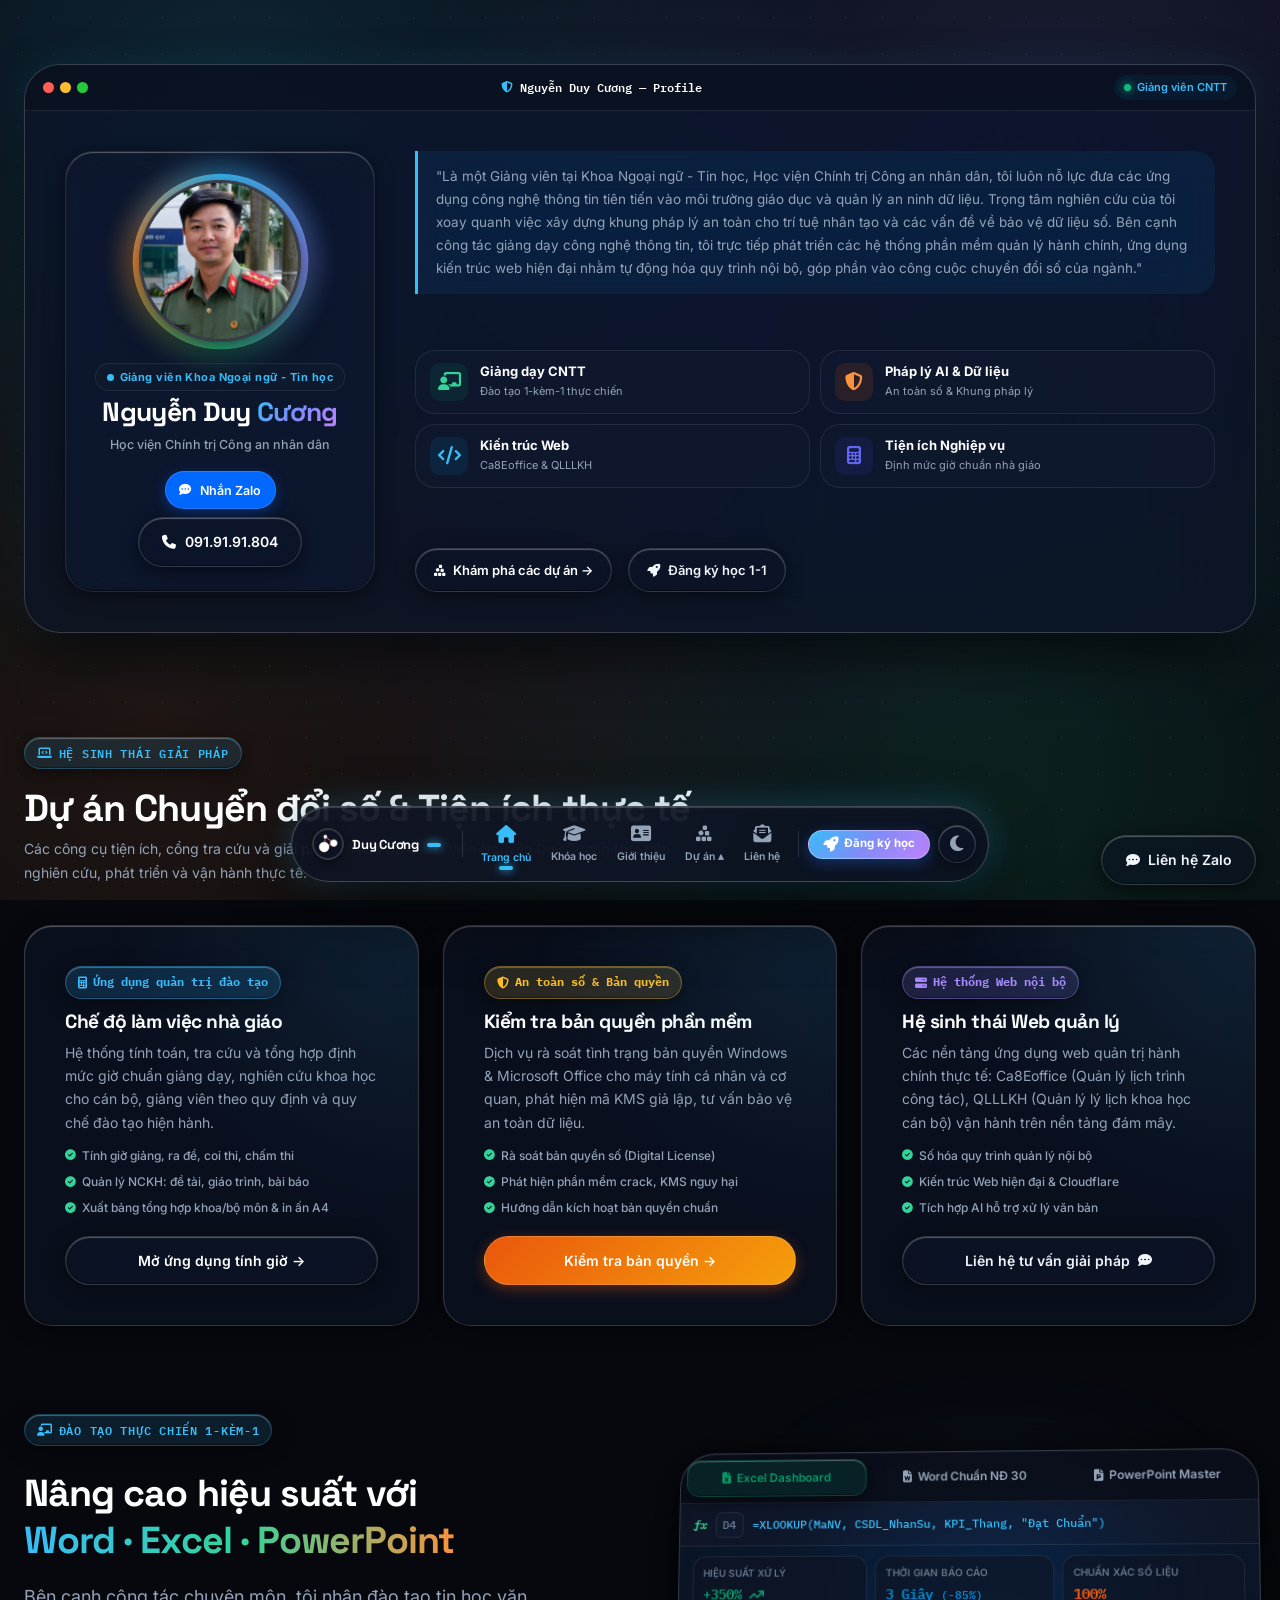
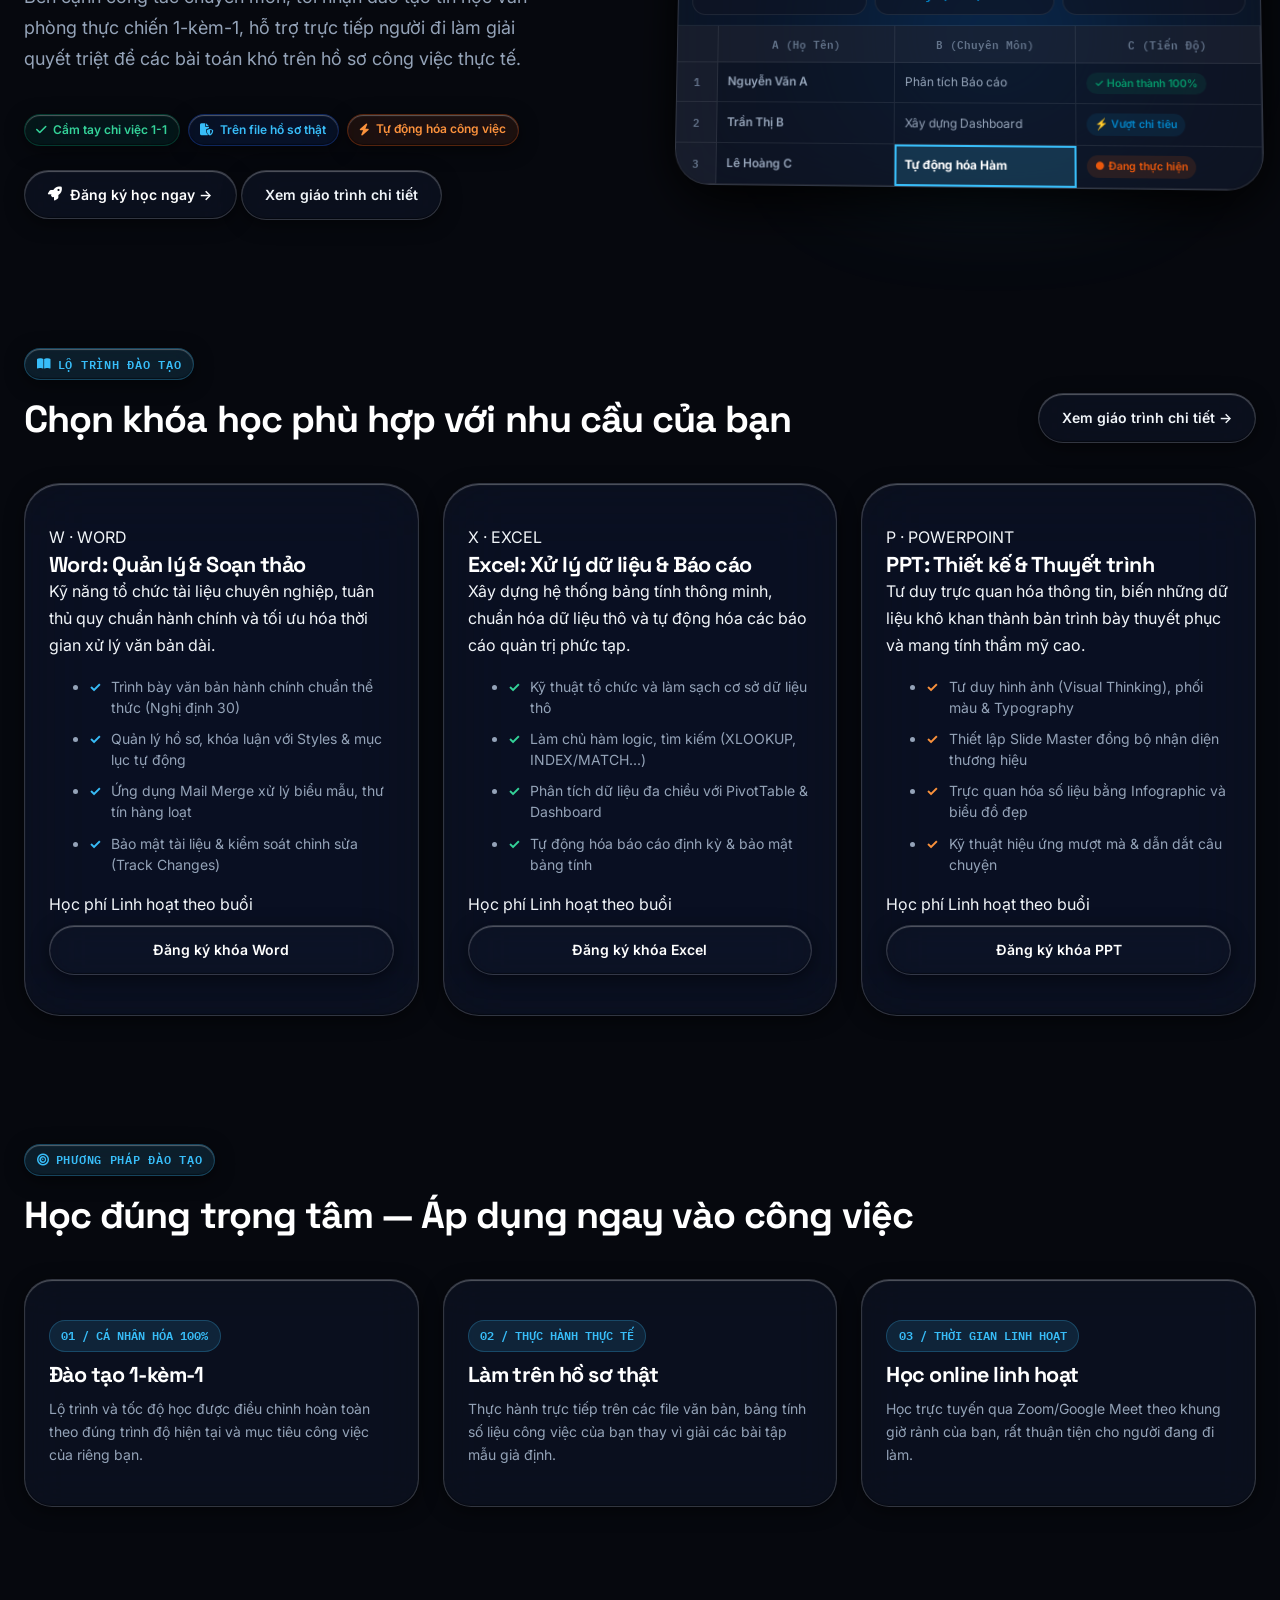
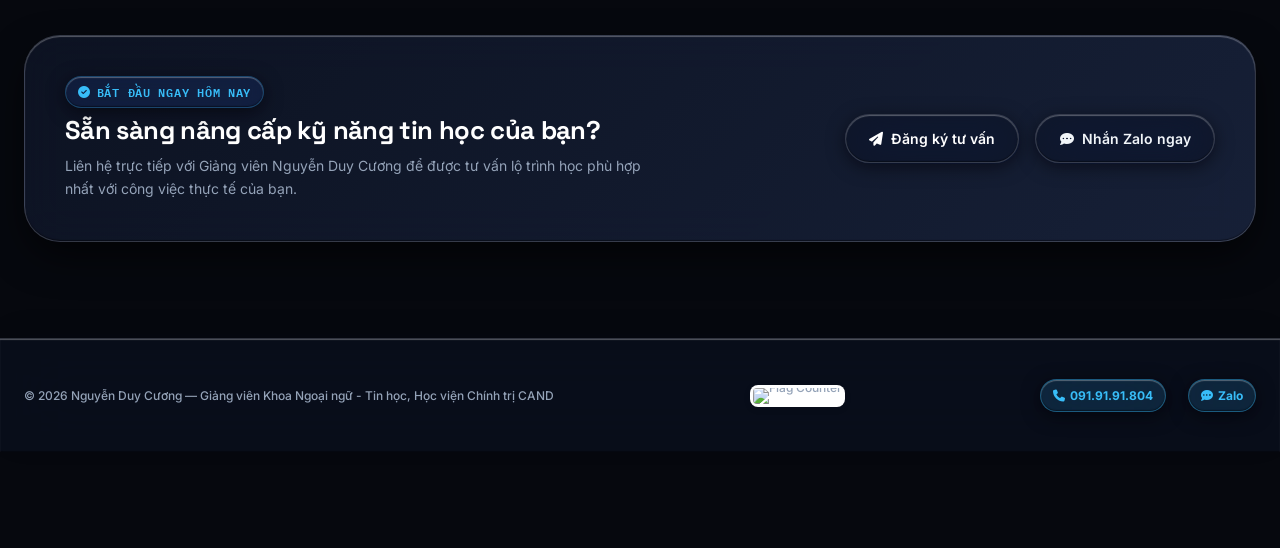
==== commit 82f92366: "update" ====
--- a/index.html
+++ b/index.html
@@ -123,7 +123,7 @@
             <!-- Action CTAs -->
             <div class="hero-action-bar">
               <a href="#he-thong-thuc-te" class="btn btn-primary">
-                <i class="fa-solid fa-cubes-stacked"></i> Khám phá hệ sinh thái dự án →
+                <i class="fa-solid fa-cubes-stacked"></i> Khám phá các dự án →
               </a>
               <a href="pages/dang-ky.html" class="btn">
                 <i class="fa-solid fa-rocket"></i> Đăng ký học 1-1
--- a/css/style.css
+++ b/css/style.css
@@ -1097,16 +1097,20 @@
   box-shadow: 16px 0 45px rgba(15, 23, 42, 0.25), var(--specular-rim);
   z-index: 9999;
   transform: translateX(-100%);
-  transition: transform 0.3s cubic-bezier(0.16, 1, 0.3, 1);
+  transition: transform 0.3s cubic-bezier(0.16, 1, 0.3, 1), visibility 0.3s;
   display: flex;
   flex-direction: column;
   padding: 16px 14px calc(24px + env(safe-area-inset-bottom, 20px));
   overflow-y: auto;
   -webkit-overflow-scrolling: touch;
+  pointer-events: none;
+  visibility: hidden;
 }
 
 .mobile-left-drawer.is-open {
   transform: translateX(0);
+  pointer-events: auto;
+  visibility: visible;
 }
 
 [data-theme="dark"] .mobile-left-drawer {
@@ -1123,6 +1127,7 @@
   border-bottom: 1px solid var(--border-soft);
   margin-bottom: 10px;
   flex-shrink: 0;
+  pointer-events: auto;
 }
 
 .mobile-drawer-user {
@@ -1163,6 +1168,8 @@
   cursor: pointer;
   transition: all 0.2s ease;
   flex-shrink: 0;
+  pointer-events: auto;
+  touch-action: manipulation;
 }
 
 .mobile-drawer-close:hover {
@@ -1175,6 +1182,7 @@
   flex-direction: column;
   gap: 3px;
   flex: 1 1 auto;
+  pointer-events: auto;
 }
 
 .mobile-drawer-group-title {
@@ -1202,6 +1210,10 @@
   transition: all 0.2s ease;
   position: relative;
   z-index: 1;
+  pointer-events: auto;
+  cursor: pointer;
+  touch-action: manipulation;
+  -webkit-tap-highlight-color: rgba(2, 132, 199, 0.2);
 }
 
 .mobile-drawer-link:hover,
@@ -3747,6 +3759,45 @@
 [data-theme="dark"] .footer-links a[href*="zalo.me"]:hover {
   background: var(--word);
   color: #06080e;
+}
+
+.footer-counter {
+  display: inline-flex;
+  align-items: center;
+  justify-content: center;
+}
+
+.footer-counter a {
+  display: inline-flex;
+  align-items: center;
+  line-height: 0;
+  border-radius: 8px;
+  overflow: hidden;
+  background: #ffffff;
+  padding: 2px;
+  border: 1px solid var(--border-soft);
+  box-shadow: 0 2px 8px rgba(15, 23, 42, 0.06);
+  transition: transform 0.2s ease, box-shadow 0.2s ease, border-color 0.2s ease;
+}
+
+.footer-counter a:hover {
+  transform: translateY(-2px);
+  box-shadow: 0 4px 14px rgba(2, 132, 199, 0.25);
+  border-color: rgba(2, 132, 199, 0.4);
+}
+
+.footer-counter img {
+  display: block;
+  height: auto;
+  border-radius: 4px;
+}
+
+@media (max-width: 768px) {
+  .footer-row {
+    flex-direction: column;
+    text-align: center;
+    gap: var(--space-2);
+  }
 }
 
 /* ============================================================
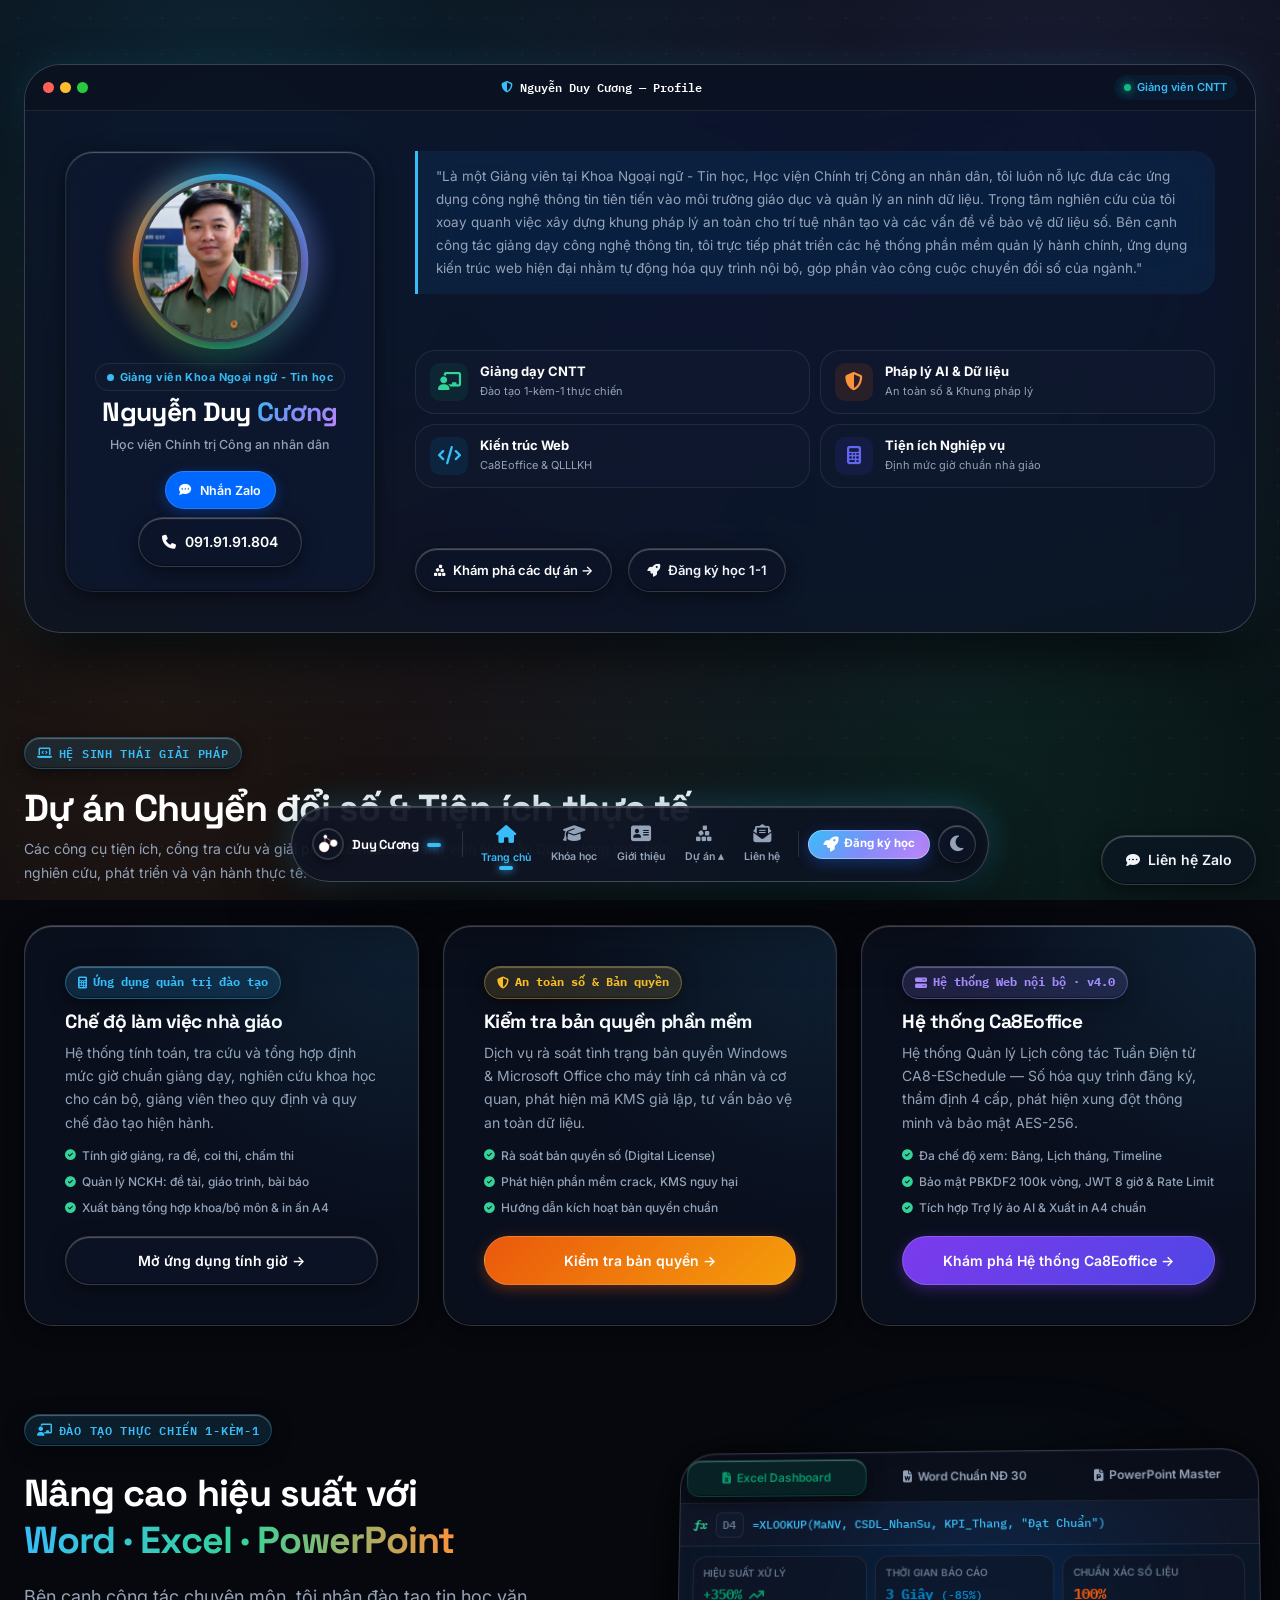
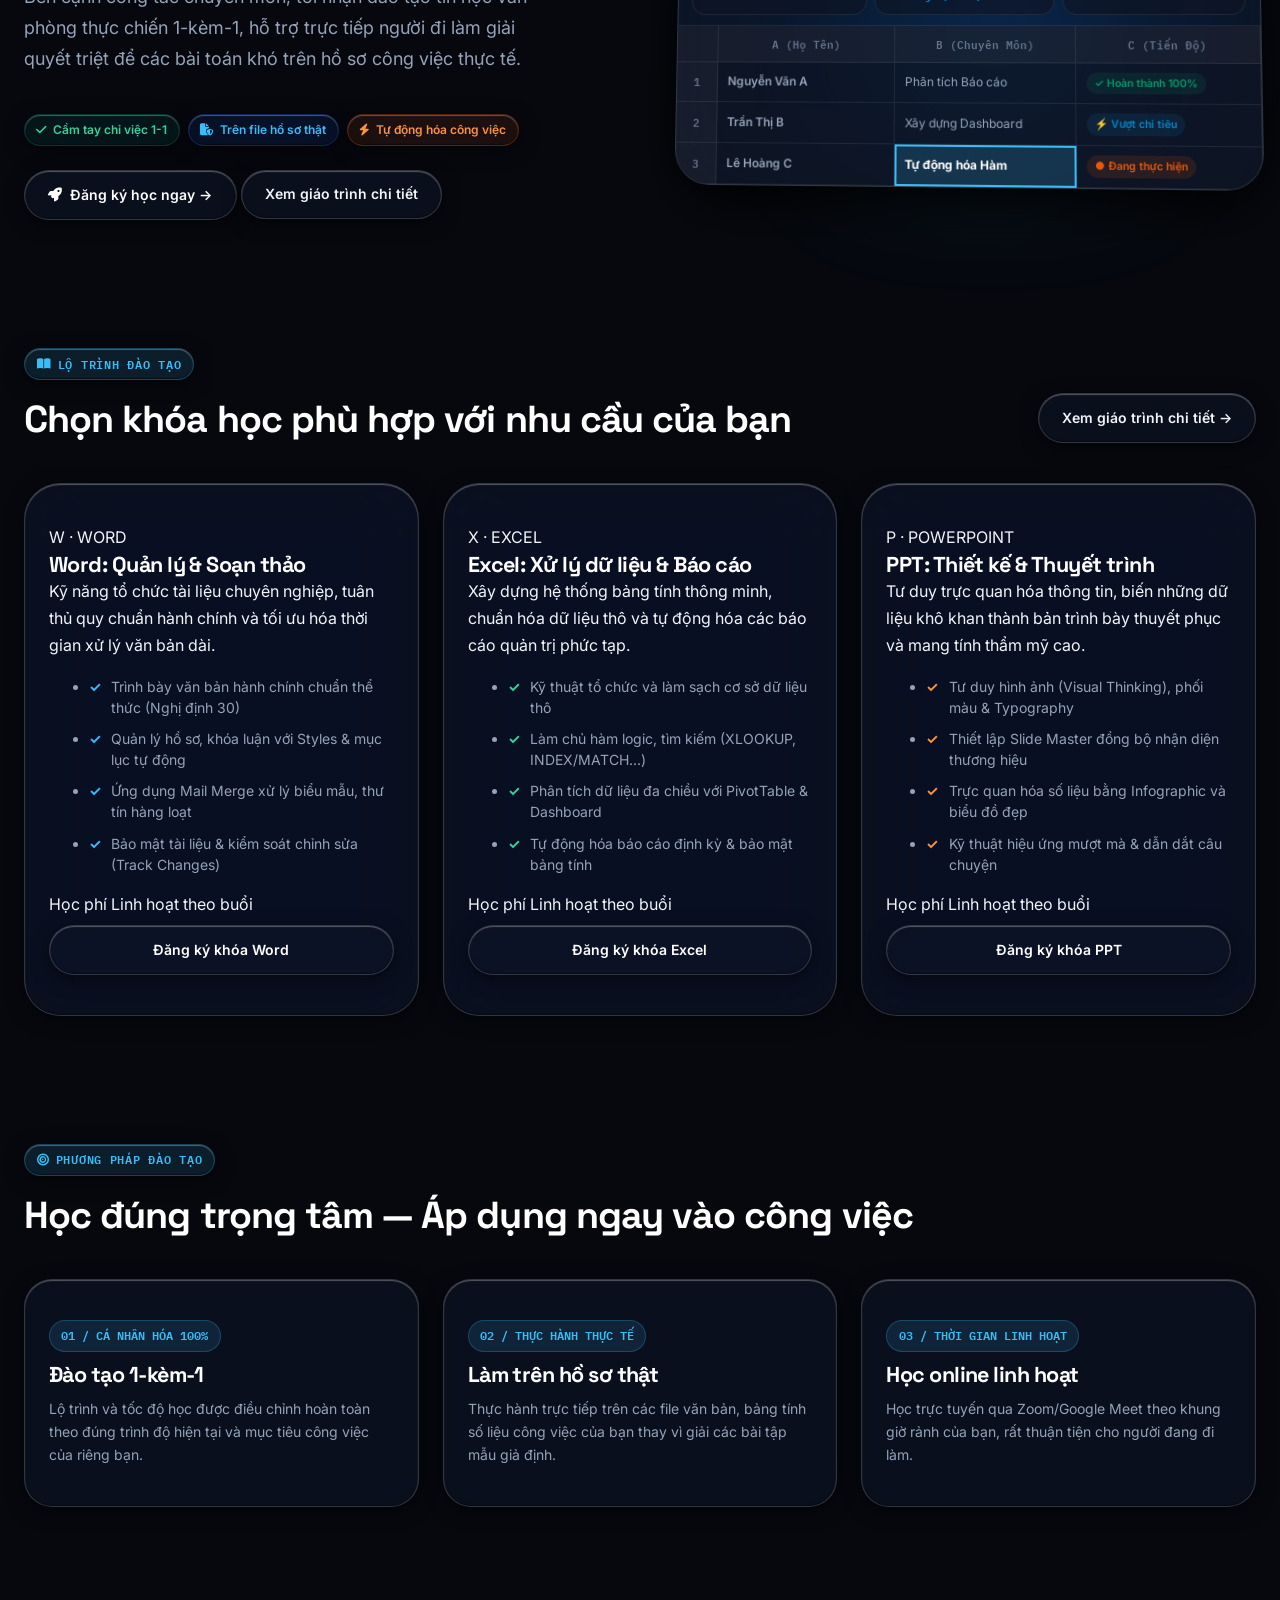
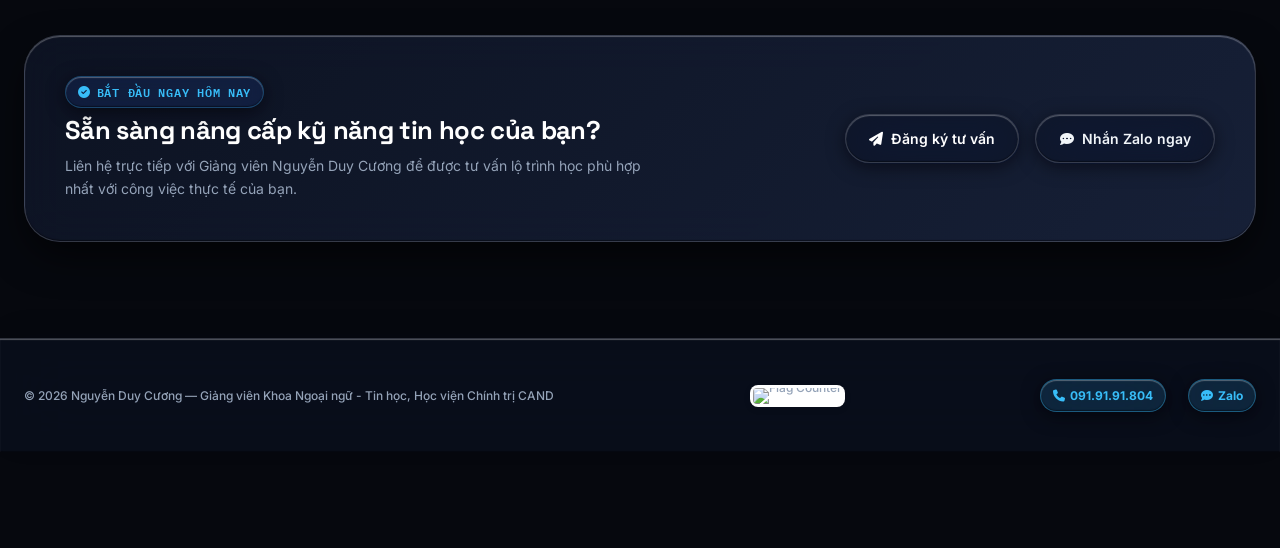
==== commit 324ecfff: "update" ====
--- a/index.html
+++ b/index.html
@@ -193,20 +193,20 @@
 
         <!-- DỰ ÁN 3: HỆ THỐNG CA8EOFFICE & CHUYỂN ĐỔI SỐ -->
         <article class="project-card" data-reveal>
-          <div class="project-tag purple"><i class="fa-solid fa-server"></i> Hệ thống Web nội bộ</div>
-          <h3 style="font-size: 1.2rem; color: var(--text-bright); line-height: 1.4;">Hệ sinh thái Web quản lý</h3>
+          <div class="project-tag purple"><i class="fa-solid fa-server"></i> Hệ thống Web nội bộ · v4.0</div>
+          <h3 style="font-size: 1.2rem; color: var(--text-bright); line-height: 1.4;">Hệ thống Ca8Eoffice</h3>
           <p style="font-size: var(--fs-sm); color: var(--text-muted); margin-top: 0.4em; line-height: 1.65;">
-            Các nền tảng ứng dụng web quản trị hành chính thực tế: Ca8Eoffice (Quản lý lịch trình công tác), QLLLKH
-            (Quản lý lý lịch khoa học cán bộ) vận hành trên nền tảng đám mây.
+            Hệ thống Quản lý Lịch công tác Tuần Điện tử CA8-ESchedule — Số hóa quy trình đăng ký, thẩm định 4 cấp, phát
+            hiện xung đột thông minh và bảo mật AES-256.
           </p>
           <div class="project-features">
-            <span><i class="fa-solid fa-circle-check"></i> Số hóa quy trình quản lý nội bộ</span>
-            <span><i class="fa-solid fa-circle-check"></i> Kiến trúc Web hiện đại & Cloudflare</span>
-            <span><i class="fa-solid fa-circle-check"></i> Tích hợp AI hỗ trợ xử lý văn bản</span>
-          </div>
-          <a href="https://zalo.me/atomins" target="_blank" rel="noopener" class="btn"
-            style="margin-top: auto; justify-content: center;">
-            Liên hệ tư vấn giải pháp <i class="fa-solid fa-comment-dots"></i>
+            <span><i class="fa-solid fa-circle-check"></i> Đa chế độ xem: Bảng, Lịch tháng, Timeline</span>
+            <span><i class="fa-solid fa-circle-check"></i> Bảo mật PBKDF2 100k vòng, JWT 8 giờ & Rate Limit</span>
+            <span><i class="fa-solid fa-circle-check"></i> Tích hợp Trợ lý ảo AI & Xuất in A4 chuẩn</span>
+          </div>
+          <a href="pages/ca8eoffice.html" class="btn btn-primary"
+            style="margin-top: auto; justify-content: center; background: linear-gradient(135deg, #7c3aed, #4f46e5); box-shadow: 0 4px 14px rgba(124, 58, 237, 0.35);">
+            Khám phá Hệ thống Ca8Eoffice →
           </a>
         </article>
       </div>
--- a/css/style.css
+++ b/css/style.css
@@ -5396,12 +5396,12 @@
 }
 
 /* ─── CSS TỐI ƯU DỒN TRANG, CHỐNG PHÍ GIẤY KHI IN ─── */
+@page {
+  size: A4 landscape;
+  margin: 10mm 12mm 10mm 12mm;
+}
+
 @media print {
-  @page {
-    size: A4 landscape;
-    margin: 10mm 12mm 10mm 12mm;
-  }
-
   body {
     padding-bottom: 0 !important;
   }
@@ -6232,4 +6232,557 @@
 [data-theme="dark"] .reduction-box {
   background: rgba(45, 33, 10, 0.6) !important;
   border-color: rgba(245, 158, 11, 0.35) !important;
+}
+
+/* ============================================================
+   CA8-EOFFICE (CA8-ESCHEDULE) SHOWCASE & DOCUMENTATION STYLES
+   ============================================================ */
+
+/* 1. Spatial Stage & Hero Window */
+.ca8-hero-stage {
+  position: relative;
+  background: #020617;
+  border-radius: var(--radius-xl);
+  padding: var(--space-4);
+  border: 1px solid rgba(255, 255, 255, 0.1);
+  box-shadow: 0 30px 80px -15px rgba(0, 0, 0, 0.85), inset 0 1px 1px 0 rgba(255, 255, 255, 0.25);
+  overflow: hidden;
+  color: #ffffff;
+}
+
+.ca8-hero-stage::before {
+  content: "";
+  position: absolute;
+  top: -120px;
+  right: -80px;
+  width: 450px;
+  height: 450px;
+  background: radial-gradient(circle, rgba(37, 99, 235, 0.25) 0%, transparent 70%);
+  pointer-events: none;
+  filter: blur(50px);
+}
+
+.ca8-hero-stage::after {
+  content: "";
+  position: absolute;
+  bottom: -100px;
+  left: -80px;
+  width: 400px;
+  height: 400px;
+  background: radial-gradient(circle, rgba(99, 102, 241, 0.2) 0%, transparent 70%);
+  pointer-events: none;
+  filter: blur(50px);
+}
+
+.ca8-hero-inner {
+  position: relative;
+  z-index: 2;
+  display: flex;
+  flex-direction: column;
+  gap: var(--space-3);
+}
+
+@media (min-width: 900px) {
+  .ca8-hero-stage {
+    padding: var(--space-5);
+  }
+  .ca8-hero-top {
+    display: flex;
+    align-items: center;
+    justify-content: space-between;
+    gap: var(--space-3);
+  }
+}
+
+/* 2. 3D Rotating Coin & Emblem */
+.ca8-coin-wrapper {
+  position: relative;
+  width: 96px;
+  height: 96px;
+  perspective: 1000px;
+  flex-shrink: 0;
+}
+
+.ca8-coin {
+  width: 100%;
+  height: 100%;
+  position: relative;
+  transform-style: preserve-3d;
+  animation: ca8CoinSpin 10s linear infinite;
+  border-radius: 50%;
+  box-shadow: 0 0 35px rgba(56, 189, 248, 0.5), inset 0 0 15px rgba(255, 255, 255, 0.6);
+}
+
+@keyframes ca8CoinSpin {
+  0% { transform: rotateY(0deg); }
+  50% { transform: rotateY(180deg); }
+  100% { transform: rotateY(360deg); }
+}
+
+.ca8-coin-face {
+  position: absolute;
+  inset: 0;
+  border-radius: 50%;
+  backface-visibility: hidden;
+  display: flex;
+  flex-direction: column;
+  align-items: center;
+  justify-content: center;
+  background: linear-gradient(135deg, #1e3a8a, #0284c7, #2563eb);
+  border: 2px solid rgba(255, 255, 255, 0.6);
+  font-weight: 900;
+  text-shadow: 0 2px 4px rgba(0, 0, 0, 0.5);
+}
+
+.ca8-coin-back {
+  transform: rotateY(180deg);
+  background: linear-gradient(135deg, #4338ca, #6366f1, #0284c7);
+}
+
+/* 3. Language Selector Toggle Pill */
+.ca8-lang-toggle {
+  display: inline-flex;
+  align-items: center;
+  background: rgba(255, 255, 255, 0.1);
+  border: 1px solid rgba(255, 255, 255, 0.2);
+  border-radius: var(--radius-full);
+  padding: 4px;
+  gap: 4px;
+  backdrop-filter: blur(16px);
+}
+
+.ca8-lang-btn {
+  border: none;
+  background: transparent;
+  color: rgba(255, 255, 255, 0.7);
+  padding: 6px 14px;
+  border-radius: var(--radius-full);
+  font-size: var(--fs-xs);
+  font-weight: 700;
+  font-family: var(--font-display);
+  cursor: pointer;
+  transition: all 0.25s ease;
+  display: inline-flex;
+  align-items: center;
+  gap: 6px;
+}
+
+.ca8-lang-btn:hover {
+  color: #ffffff;
+}
+
+.ca8-lang-btn.is-active {
+  background: linear-gradient(135deg, #2563eb, #0284c7);
+  color: #ffffff;
+  box-shadow: 0 4px 14px rgba(37, 99, 235, 0.5);
+}
+
+/* 4. Stat Counter Tiles */
+.ca8-stats-row {
+  display: grid;
+  grid-template-columns: repeat(auto-fit, minmax(140px, 1fr));
+  gap: var(--space-2);
+  padding-top: var(--space-2);
+}
+
+.ca8-stat-item {
+  border-left: 3px solid #38bdf8;
+  padding-left: var(--space-2);
+  background: rgba(255, 255, 255, 0.03);
+  border-radius: 0 var(--radius-sm) var(--radius-sm) 0;
+  padding-block: 8px;
+}
+
+.ca8-stat-val {
+  font-size: var(--fs-xl);
+  font-weight: 800;
+  color: #38bdf8;
+  font-family: var(--font-display);
+  line-height: 1.1;
+}
+
+.ca8-stat-lbl {
+  font-size: var(--fs-xs);
+  font-weight: 700;
+  text-transform: uppercase;
+  letter-spacing: 0.08em;
+  color: #94a3b8;
+  margin-top: 4px;
+}
+
+/* 5. Role Matrix Cards */
+.ca8-role-card {
+  padding: var(--space-3);
+  border-radius: var(--radius-lg);
+  border: 1.5px solid var(--border-soft);
+  background: var(--surface);
+  backdrop-filter: var(--glass-blur);
+  -webkit-backdrop-filter: var(--glass-blur);
+  transition: transform 0.3s cubic-bezier(0.16, 1, 0.3, 1), box-shadow 0.3s ease, border-color 0.3s ease;
+  display: flex;
+  flex-direction: column;
+}
+
+.ca8-role-card:hover {
+  transform: translateY(-5px);
+  box-shadow: var(--shadow-lg);
+  border-color: var(--brand);
+}
+
+.ca8-role-icon {
+  font-size: 2.2rem;
+  margin-bottom: var(--space-1);
+}
+
+.ca8-role-title {
+  font-size: var(--fs-base);
+  font-weight: 800;
+  text-transform: uppercase;
+  color: var(--text-bright);
+  margin-bottom: 6px;
+  font-family: var(--font-display);
+}
+
+.ca8-role-desc {
+  font-size: var(--fs-xs);
+  color: var(--text-muted);
+  line-height: 1.6;
+}
+
+/* 6. Workflow Timeline Track */
+.ca8-workflow-box {
+  background: var(--surface);
+  border: 1px solid var(--border);
+  border-radius: var(--radius-xl);
+  padding: var(--space-4);
+  box-shadow: var(--shadow-sm);
+}
+
+.ca8-workflow-grid {
+  display: grid;
+  grid-template-columns: repeat(auto-fit, minmax(200px, 1fr));
+  gap: var(--space-3);
+  position: relative;
+}
+
+.ca8-wf-card {
+  display: flex;
+  flex-direction: column;
+  align-items: center;
+  text-align: center;
+  gap: var(--space-2);
+}
+
+.ca8-wf-badge {
+  width: 52px;
+  height: 52px;
+  border-radius: 16px;
+  display: flex;
+  align-items: center;
+  justify-content: center;
+  color: #ffffff;
+  font-weight: 900;
+  font-size: var(--fs-lg);
+  box-shadow: 0 10px 25px rgba(0, 0, 0, 0.2);
+}
+
+.ca8-wf-text-box {
+  background: var(--surface-2);
+  border: 1px solid var(--border-soft);
+  border-radius: var(--radius-md);
+  padding: var(--space-2);
+  width: 100%;
+  min-height: 100px;
+  display: flex;
+  flex-direction: column;
+  justify-content: center;
+}
+
+.ca8-status-chips-row {
+  display: flex;
+  flex-wrap: wrap;
+  justify-content: center;
+  gap: 8px;
+  margin-top: var(--space-4);
+  padding-top: var(--space-3);
+  border-top: 1px solid var(--border-soft);
+}
+
+.ca8-status-chip {
+  display: inline-flex;
+  align-items: center;
+  gap: 6px;
+  padding: 6px 14px;
+  border-radius: var(--radius-full);
+  font-size: var(--fs-xs);
+  font-weight: 700;
+  text-transform: uppercase;
+  letter-spacing: 0.05em;
+  background: var(--surface-2);
+  border: 1px solid var(--border-soft);
+  color: var(--text-muted);
+}
+
+.ca8-status-chip .dot {
+  width: 8px;
+  height: 8px;
+  border-radius: 50%;
+}
+
+/* 7. Interactive Multi-View Display Switcher */
+.ca8-view-tab-nav {
+  display: flex;
+  gap: 8px;
+  background: var(--surface-2);
+  padding: 6px;
+  border-radius: var(--radius-full);
+  border: 1px solid var(--border);
+  margin-bottom: var(--space-3);
+  overflow-x: auto;
+}
+
+.ca8-view-tab-btn {
+  flex: 1;
+  min-width: 140px;
+  border: none;
+  background: transparent;
+  color: var(--text-muted);
+  font-family: var(--font-display);
+  font-weight: 700;
+  font-size: var(--fs-sm);
+  padding: 10px 16px;
+  border-radius: var(--radius-full);
+  cursor: pointer;
+  transition: all 0.25s ease;
+  display: flex;
+  align-items: center;
+  justify-content: center;
+  gap: 8px;
+}
+
+.ca8-view-tab-btn.is-active {
+  background: var(--brand-gradient);
+  color: #ffffff;
+  box-shadow: 0 4px 18px rgba(37, 99, 235, 0.4);
+}
+
+.ca8-view-preview-panel {
+  display: none;
+  background: var(--surface);
+  border: 1px solid var(--border);
+  border-radius: var(--radius-xl);
+  overflow: hidden;
+  box-shadow: var(--shadow-md);
+  animation: ca8FadeIn 0.4s ease;
+}
+
+.ca8-view-preview-panel.is-active {
+  display: block;
+}
+
+@keyframes ca8FadeIn {
+  from { opacity: 0; transform: translateY(8px); }
+  to { opacity: 1; transform: translateY(0); }
+}
+
+.ca8-view-head {
+  padding: var(--space-3);
+  display: flex;
+  align-items: center;
+  justify-content: space-between;
+  border-bottom: 1px solid var(--border-soft);
+  background: var(--surface-2);
+}
+
+.ca8-table-mockup {
+  width: 100%;
+  border-collapse: collapse;
+  font-size: var(--fs-xs);
+}
+
+.ca8-table-mockup th {
+  background: var(--surface-3);
+  padding: 10px;
+  text-align: left;
+  font-weight: 700;
+  border-bottom: 1px solid var(--border-soft);
+  color: var(--text-bright);
+}
+
+.ca8-table-mockup td {
+  padding: 12px 10px;
+  border-bottom: 1px solid var(--border-soft);
+  color: var(--text);
+}
+
+/* 8. Cybersecurity Command Center */
+.ca8-security-hero {
+  background: #090d16;
+  border: 1px solid rgba(56, 189, 248, 0.2);
+  border-radius: var(--radius-xl);
+  padding: var(--space-4);
+  color: #ffffff;
+  position: relative;
+  overflow: hidden;
+}
+
+.ca8-security-hero::before {
+  content: "";
+  position: absolute;
+  top: 0;
+  right: 0;
+  width: 350px;
+  height: 350px;
+  background: radial-gradient(circle, rgba(56, 189, 248, 0.15) 0%, transparent 70%);
+  filter: blur(60px);
+  pointer-events: none;
+}
+
+.ca8-sec-nav-card {
+  background: rgba(255, 255, 255, 0.04);
+  border: 1px solid rgba(255, 255, 255, 0.08);
+  border-radius: var(--radius-lg);
+  padding: var(--space-3);
+  transition: all 0.3s ease;
+  color: #ffffff;
+  display: block;
+  text-decoration: none;
+}
+
+.ca8-sec-nav-card:hover {
+  background: rgba(56, 189, 248, 0.12);
+  border-color: rgba(56, 189, 248, 0.5);
+  transform: translateY(-4px);
+}
+
+.ca8-power-bar-wrapper {
+  background: rgba(255, 255, 255, 0.06);
+  height: 8px;
+  border-radius: var(--radius-full);
+  overflow: hidden;
+  margin-top: 4px;
+}
+
+.ca8-power-bar {
+  height: 100%;
+  border-radius: var(--radius-full);
+  transition: width 1s ease-out;
+}
+
+.ca8-terminal-box {
+  background: #020617;
+  border: 1px solid #1e293b;
+  border-radius: var(--radius-md);
+  padding: var(--space-2);
+  font-family: var(--font-mono);
+  font-size: 0.75rem;
+  color: #cbd5e1;
+  box-shadow: inset 0 2px 8px rgba(0, 0, 0, 0.8);
+}
+
+.ca8-terminal-line {
+  display: flex;
+  gap: 8px;
+  align-items: flex-start;
+  margin-bottom: 6px;
+}
+
+/* 9. Defense-In-Depth Step Track */
+.ca8-defense-timeline {
+  position: relative;
+  padding-left: var(--space-4);
+}
+
+.ca8-defense-timeline::before {
+  content: "";
+  position: absolute;
+  left: 14px;
+  top: 10px;
+  bottom: 10px;
+  width: 2px;
+  background: var(--border-soft);
+}
+
+.ca8-defense-node {
+  position: relative;
+  margin-bottom: var(--space-3);
+}
+
+.ca8-defense-num {
+  position: absolute;
+  left: calc(-1 * var(--space-4) + 2px);
+  top: 12px;
+  width: 26px;
+  height: 26px;
+  border-radius: 50%;
+  background: var(--surface-solid);
+  border: 2px solid var(--brand);
+  color: var(--brand);
+  font-weight: 800;
+  font-size: 0.75rem;
+  display: flex;
+  align-items: center;
+  justify-content: center;
+  z-index: 2;
+}
+
+/* 10. Interactive Changelog Accordion */
+.ca8-changelog-card {
+  background: var(--surface);
+  border: 1px solid var(--border);
+  border-radius: var(--radius-lg);
+  overflow: hidden;
+  margin-bottom: var(--space-2);
+  transition: all 0.3s ease;
+}
+
+.ca8-changelog-btn {
+  width: 100%;
+  display: flex;
+  align-items: center;
+  justify-content: space-between;
+  padding: var(--space-3);
+  background: transparent;
+  border: none;
+  cursor: pointer;
+  text-align: left;
+}
+
+.ca8-changelog-btn .chevron {
+  transition: transform 0.3s ease;
+  color: var(--text-dim);
+}
+
+.ca8-changelog-card.is-open .chevron {
+  transform: rotate(180deg);
+  color: var(--brand);
+}
+
+.ca8-changelog-body {
+  display: none;
+  padding: 0 var(--space-3) var(--space-3);
+  border-top: 1px solid var(--border-soft);
+  padding-top: var(--space-2);
+}
+
+.ca8-changelog-card.is-open .ca8-changelog-body {
+  display: block;
+}
+
+.ca8-tech-chip {
+  background: var(--surface);
+  border: 1px solid var(--border);
+  border-radius: var(--radius-md);
+  padding: var(--space-3);
+  text-align: center;
+  display: flex;
+  flex-direction: column;
+  align-items: center;
+  gap: 6px;
+  transition: transform 0.25s ease, border-color 0.25s ease;
+}
+
+.ca8-tech-chip:hover {
+  transform: translateY(-4px);
+  border-color: var(--brand);
 }
